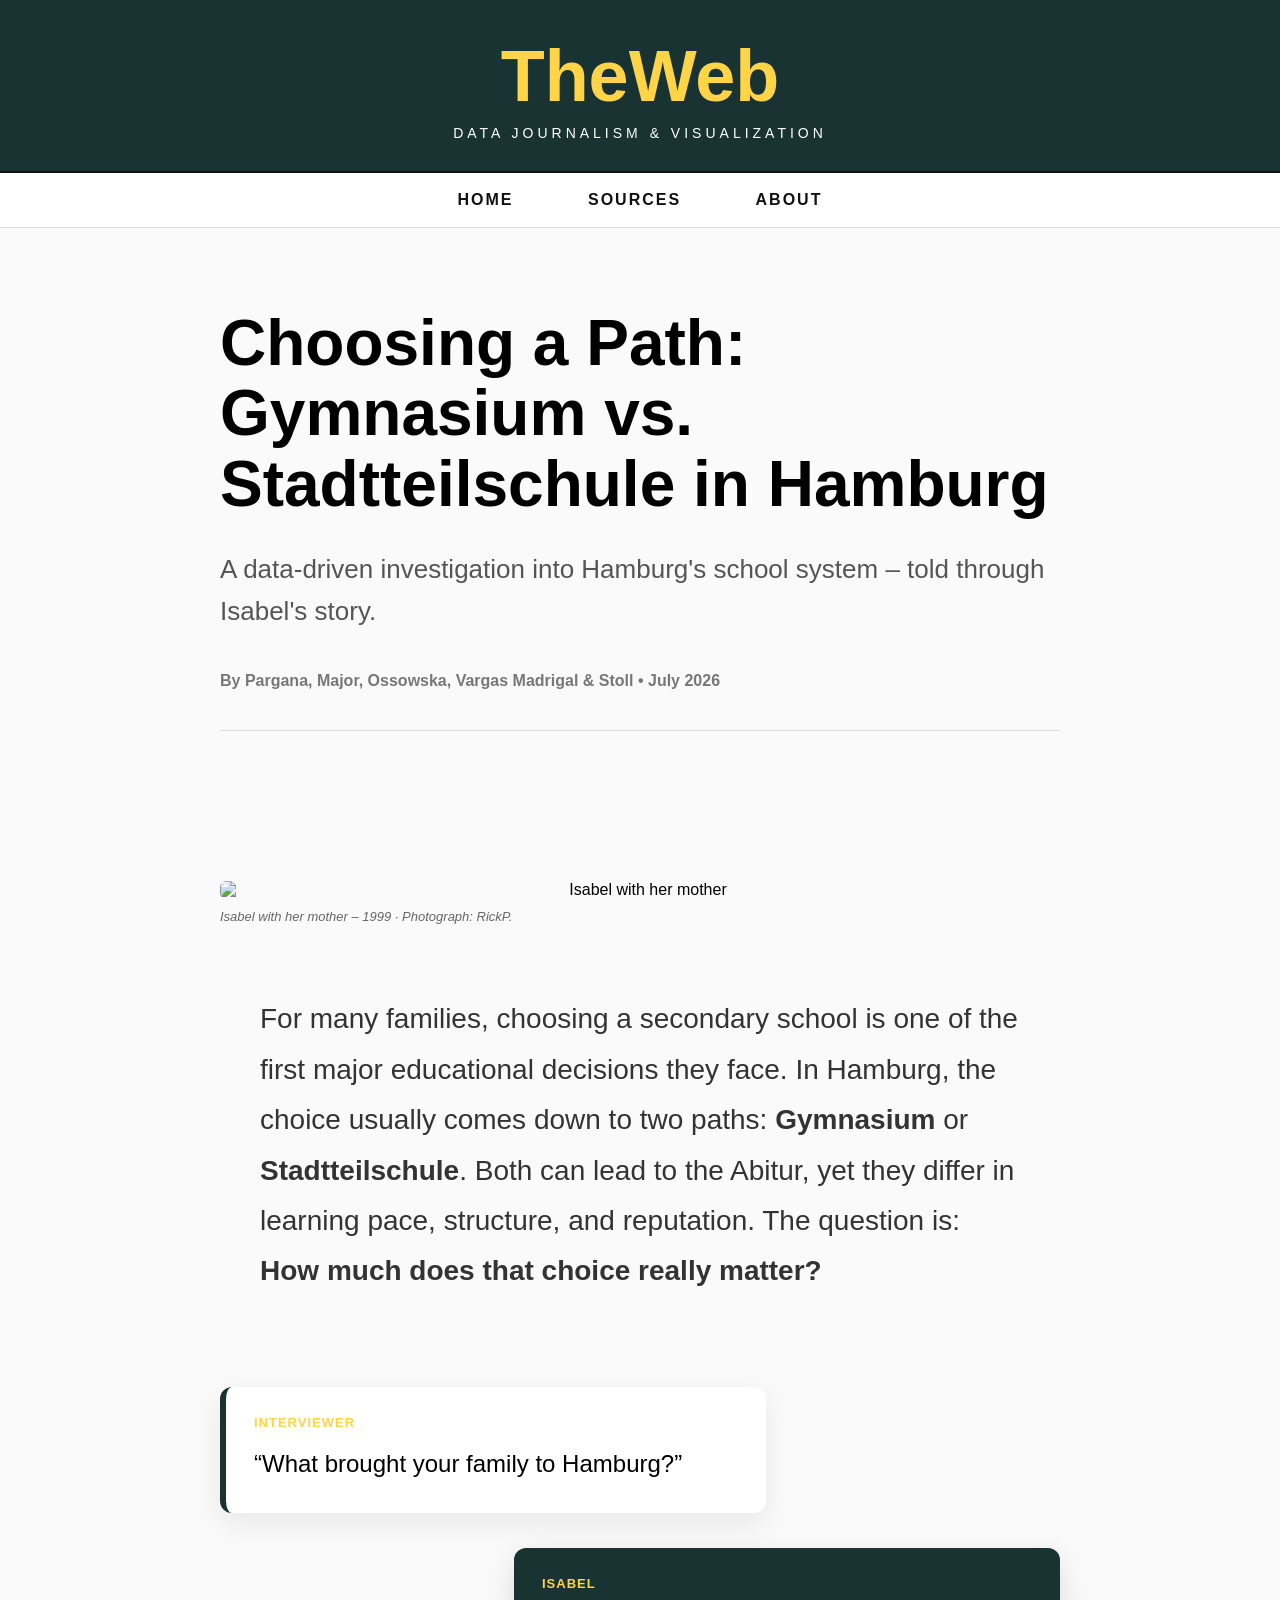
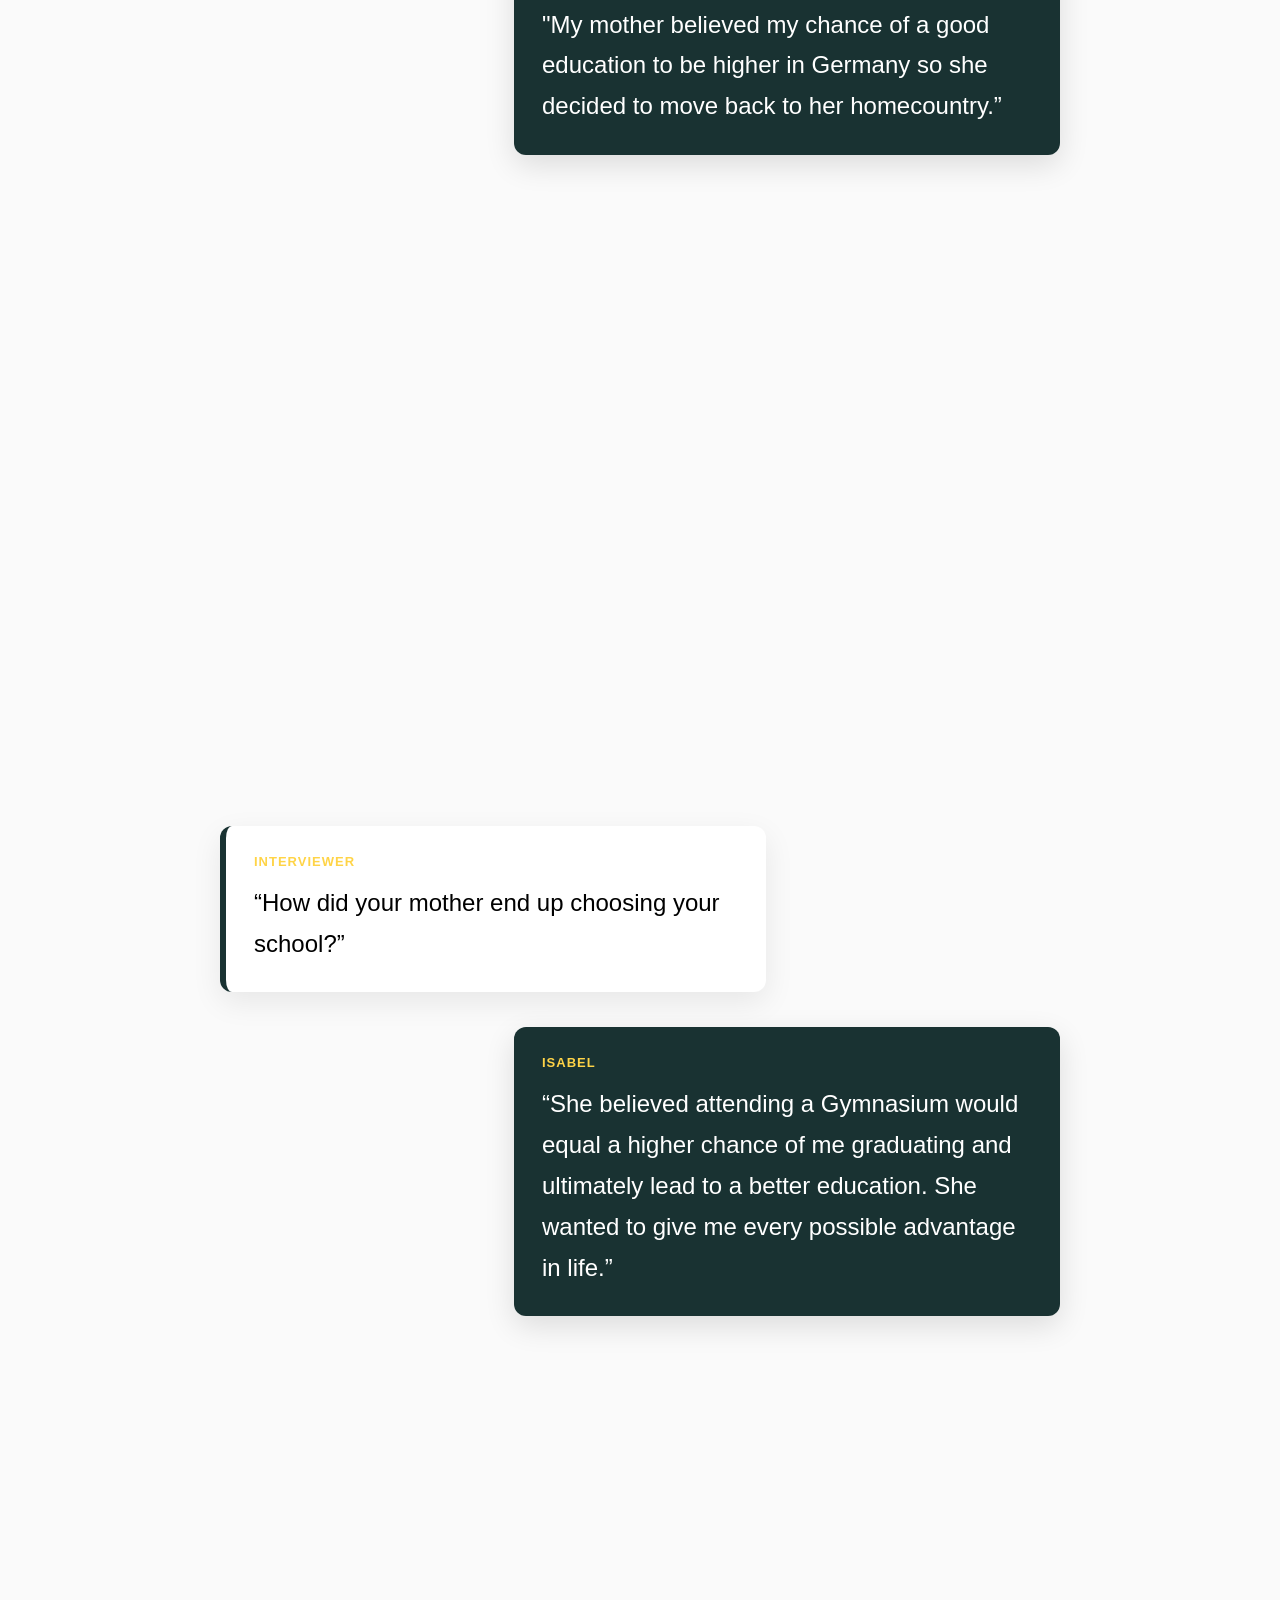
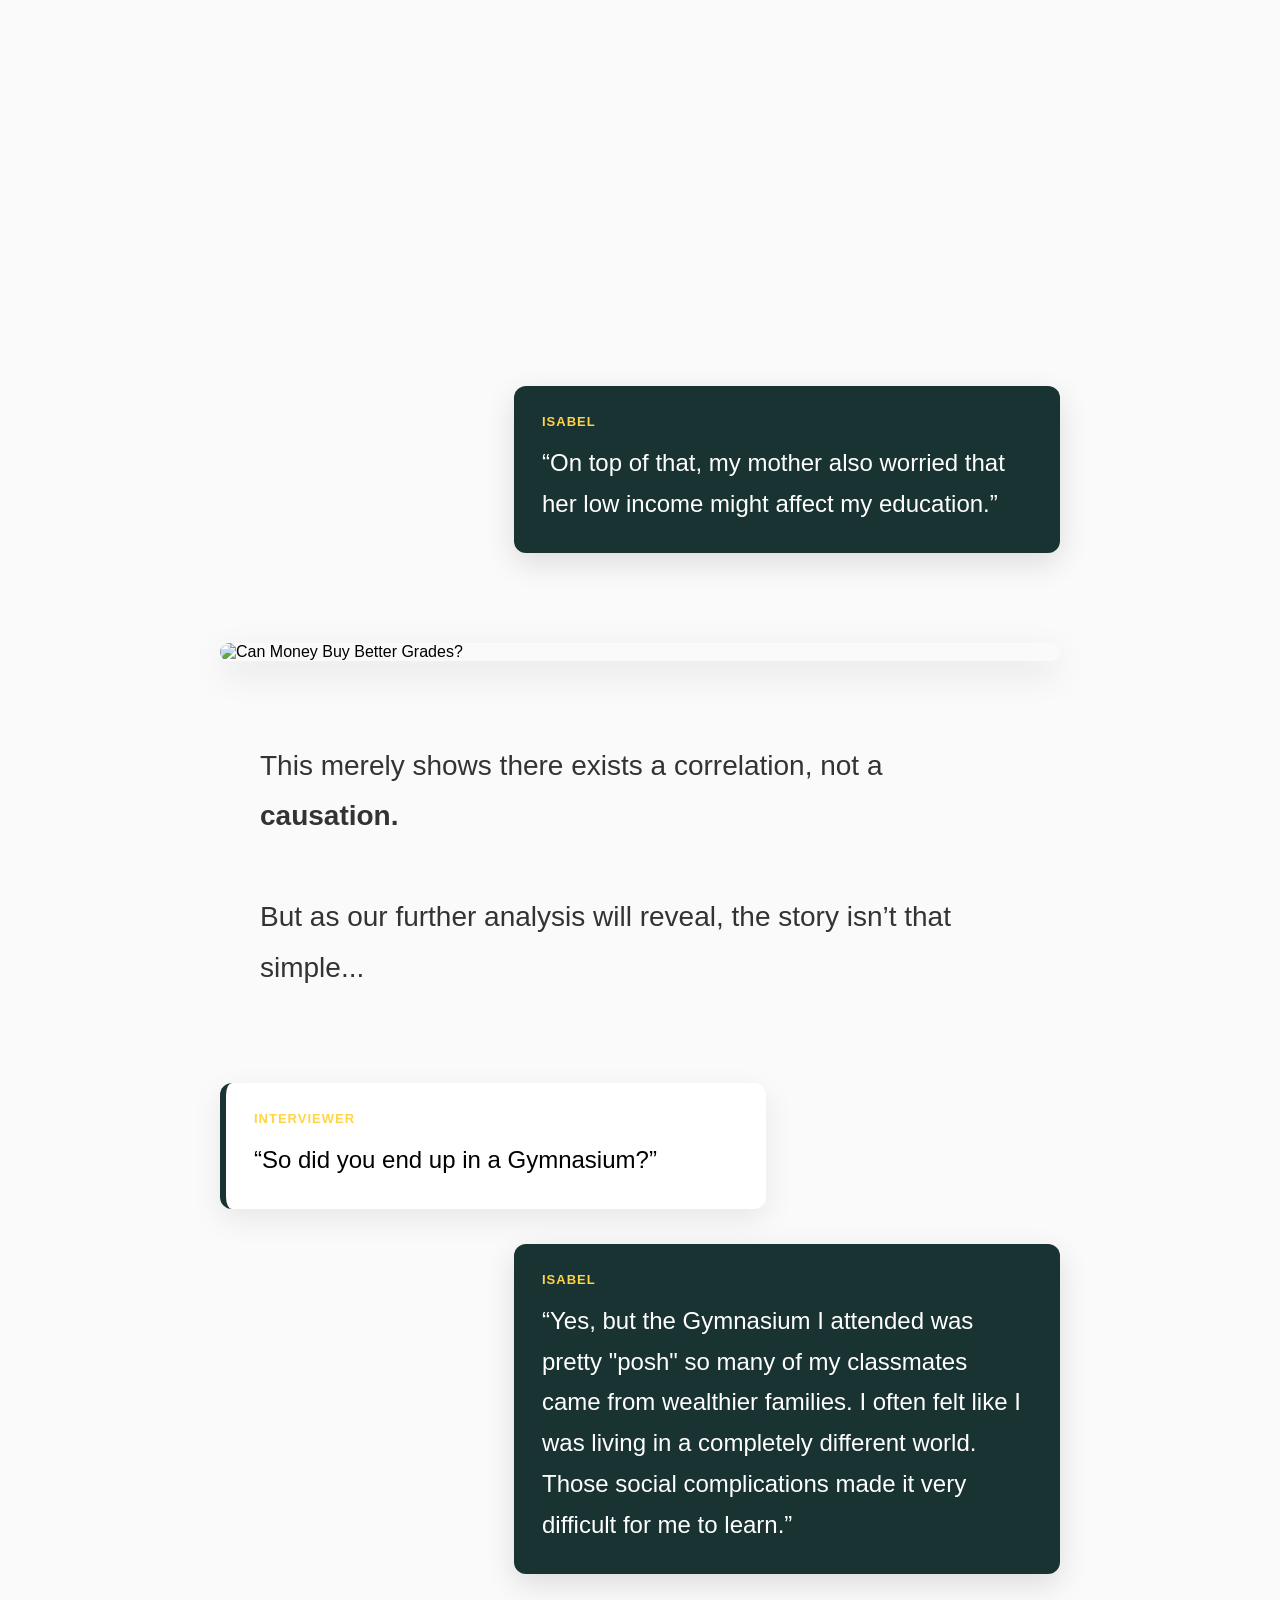
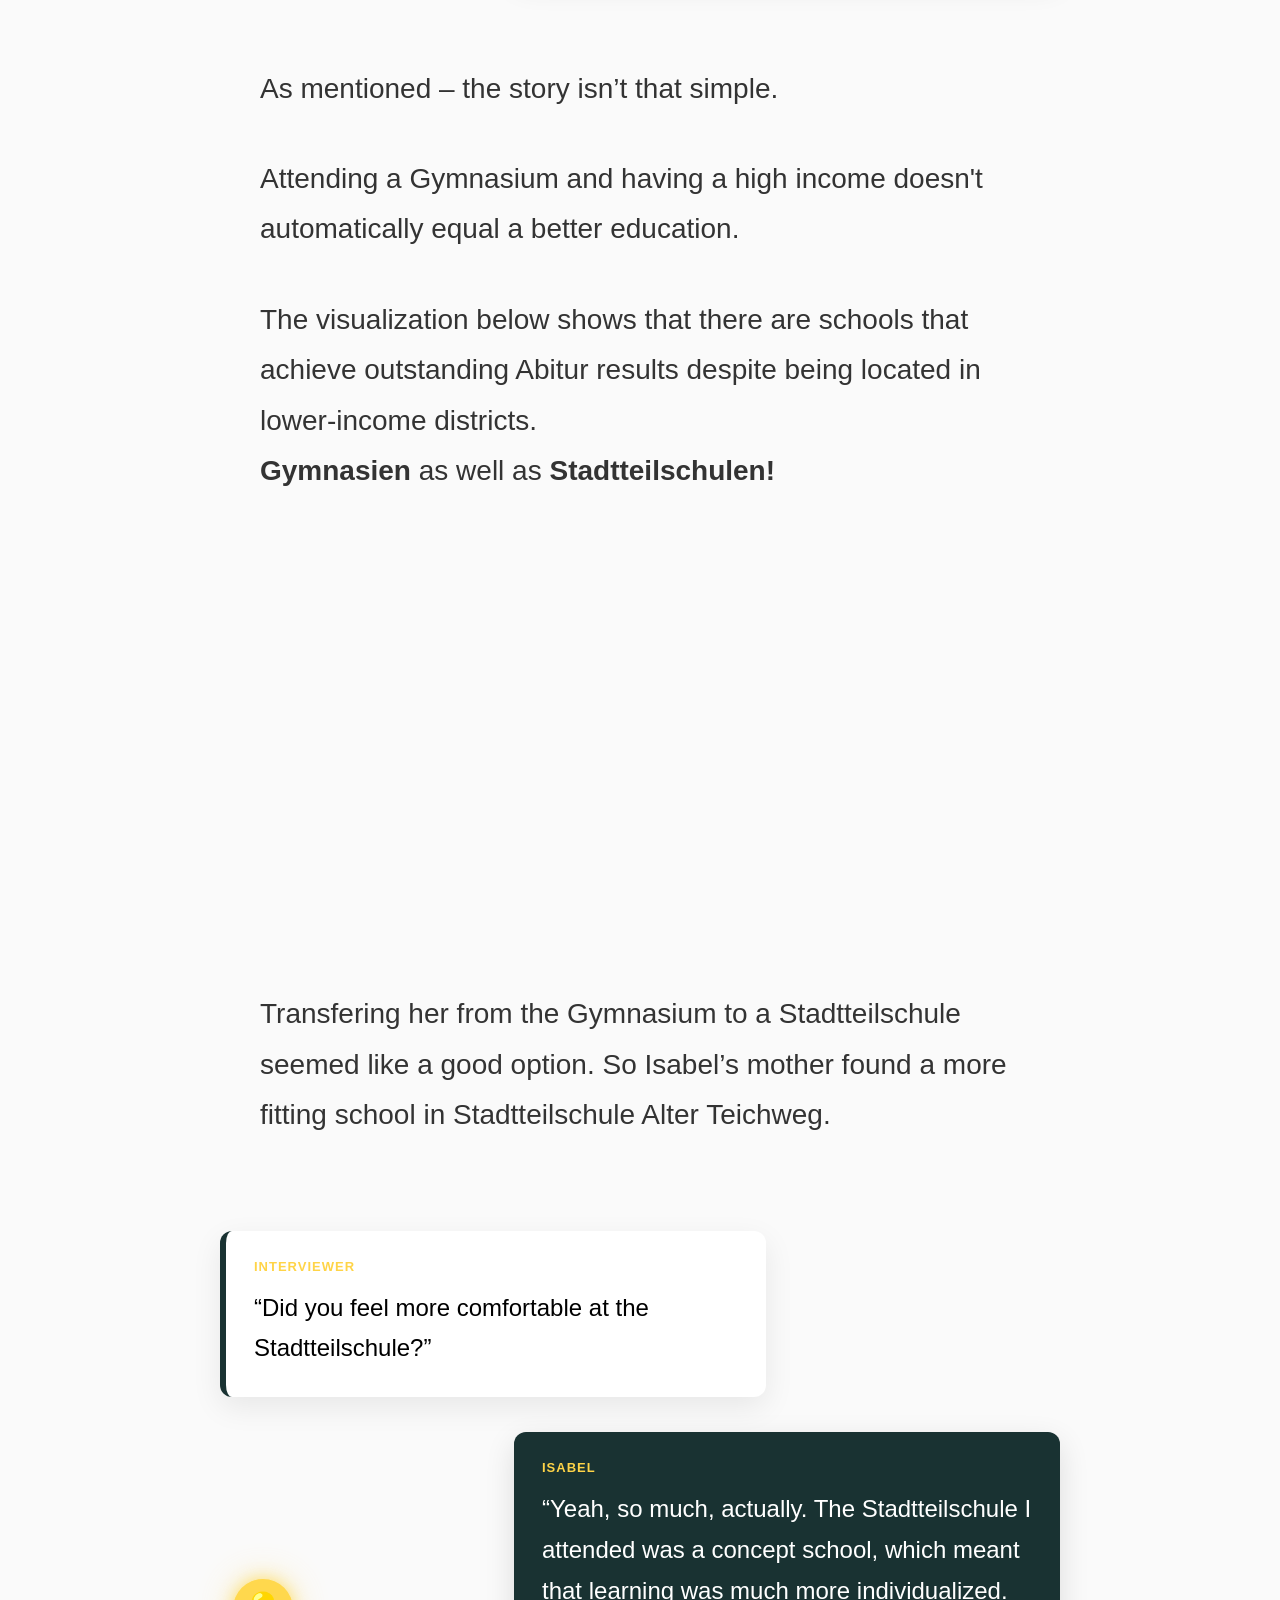
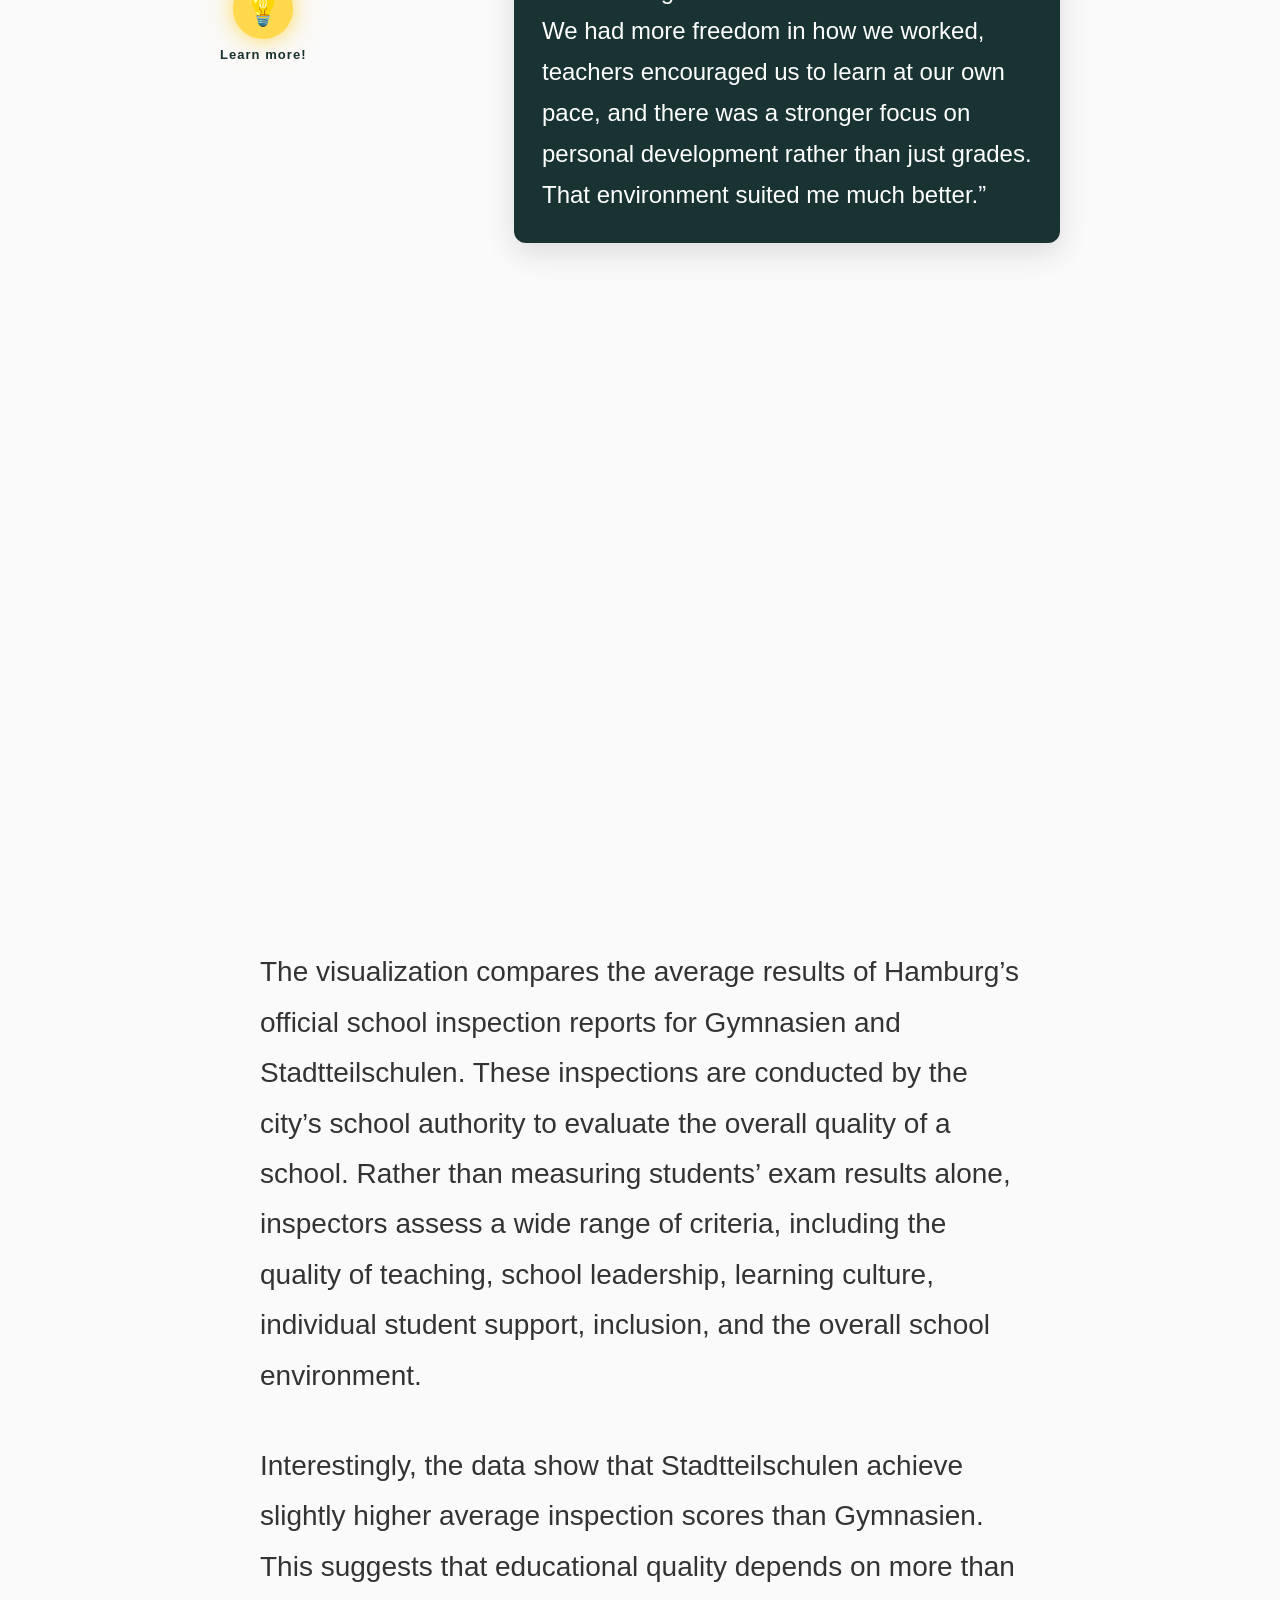
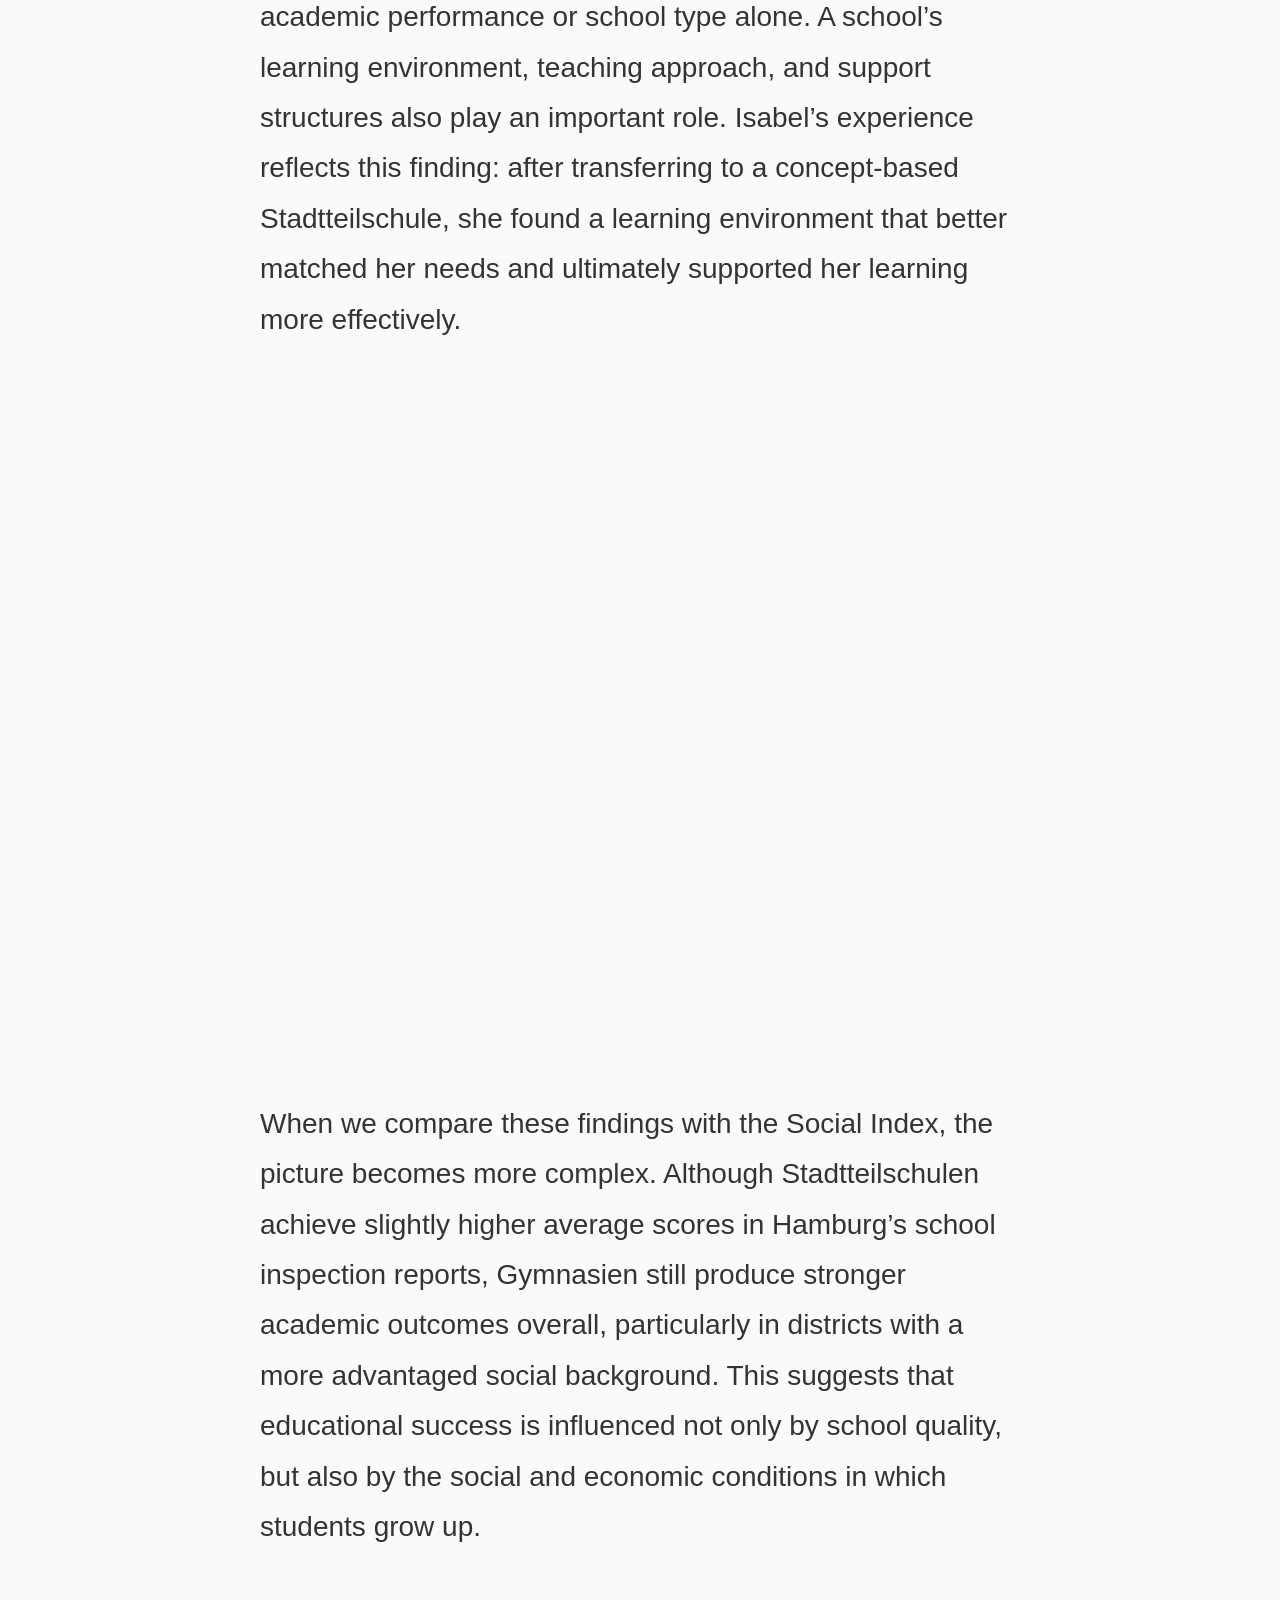
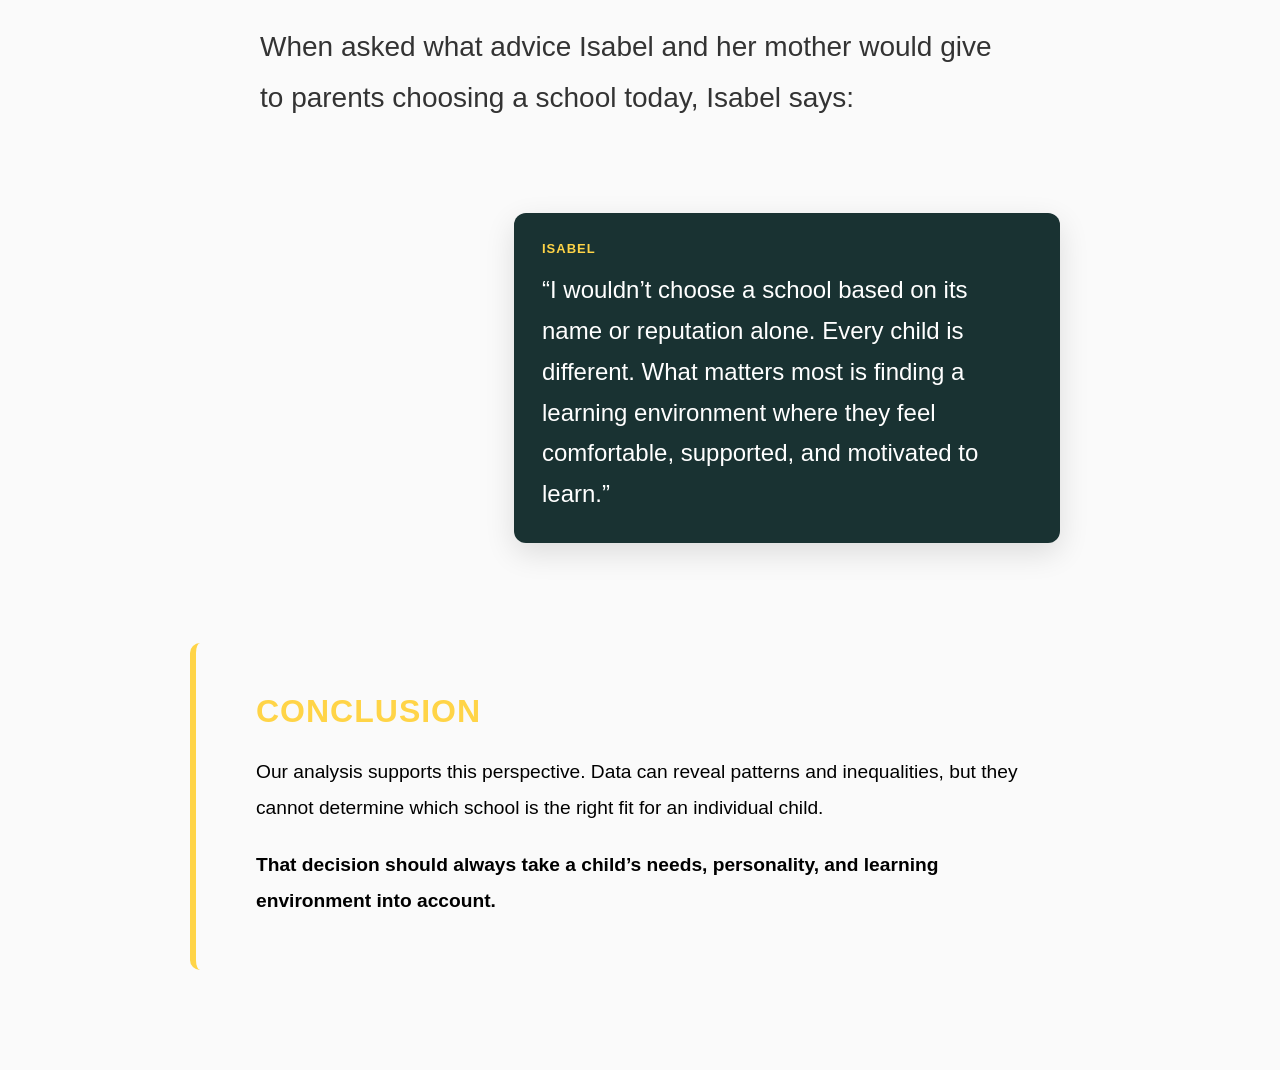
==== index.html @ 8abcc263 "Add files via upload" ====
<!DOCTYPE html>
<html lang="en">

<head>

    <meta charset="UTF-8">
    <meta name="viewport" content="width=device-width, initial-scale=1.0">

    <title>TheWeb</title>

    <link rel="stylesheet" href="style.css">

</head>

<body>



    <header>

        <div class="logo">
            TheWeb
        </div>

        <div class="tagline">
            DATA JOURNALISM & VISUALIZATION
        </div>

        <nav>
            <a href="index.html">HOME</a>
            <a href="sources.html">SOURCES</a>
            <a href="about.html">ABOUT</a>
        </nav>

    </header>

    <section class="article">

        <h1>

            Choosing a Path:

            <br>

            Gymnasium vs. Stadtteilschule in Hamburg

        </h1>

        <p class="subtitle">

            A data-driven investigation into Hamburg's school system –

            told through Isabel's story.

        </p>

        <div class="author">

            By Pargana, Major, Ossowska, Vargas Madrigal & Stoll • July 2026

        </div>

    </section>

    <section class="hero-image">

    <img src="images/A68F6613-8BCE-4E65-AE01-92145AAA2F9A.jpg"
         alt="Isabel with her mother">

    <p class="caption">
        Isabel with her mother – 1999 · Photograph: RickP.
    </p>

</section>
<section class="intro">

    <p class="lead">

        For many families, choosing a secondary school is one of the first major
        educational decisions they face.

        In Hamburg, the choice usually comes down to two paths:
        <strong>Gymnasium</strong> or <strong>Stadtteilschule</strong>.

        Both can lead to the Abitur, yet they differ in learning pace,
        structure, and reputation.

        The question is:
        <strong>How much does that choice really matter?</strong>

    </p>

</section>
<section class="conversation">

    <div class="question">

        <div class="speaker">INTERVIEWER</div>

        <p>
            “What brought your family to Hamburg?”
        </p>

    </div>

    <div class="answer">

        <div class="speaker">ISABEL</div>

        <p>
            "My mother believed my chance of a good education to be higher in Germany so she decided to move back to her homecountry.”
        </p>

    </div>

</section>
<section class="chart-section">

    <iframe
        title="Percentage of the population (25+) with post-secondary educational attainment"
        aria-label="Column Chart"
        id="datawrapper-chart-n4mA2"
        src="https://datawrapper.dwcdn.net/n4mA2/1/"
        scrolling="no"
        frameborder="0"
        style="width: 0; min-width: 100% !important; border: none;"
        height="487"
        data-external="1">
    </iframe>

</section>

<script type="text/javascript">
!function(){"use strict";window.addEventListener("message",function(e){if(void 0!==e.data["datawrapper-height"]){var t=document.querySelectorAll("iframe");for(var a in e.data["datawrapper-height"])for(var r=0;r<t.length;r++)t[r].contentWindow===e.source&&(t[r].style.height=e.data["datawrapper-height"][a]+"px")}})}();
</script>
<section class="conversation">

    <div class="question">

        <div class="speaker">INTERVIEWER</div>

        <p>
            “How did your mother end up choosing your school?”
        </p>

    </div>

    <div class="answer">

        <div class="speaker">ISABEL</div>

        <p>
            “She believed attending a Gymnasium would equal a higher chance of me graduating and ultimately
            lead to a better education. She wanted to give me every
            possible advantage in life.”
        </p>

    </div>

</section>
<section class="chart-section">

    <iframe
        title="Where Do Hamburg’s Abitur Graduates Come From?"
        aria-label="Pie Chart"
        id="datawrapper-chart-362mS"
        src="https://datawrapper.dwcdn.net/362mS/1/"
        scrolling="no"
        frameborder="0"
        style="width:0; min-width:100% !important; border:none;"
        height="486"
        data-external="1">
    </iframe>

</section>
<section class="conversation">

    <div class="answer">

        <div class="speaker">ISABEL</div>

        <p>
            “On top of that, my mother also worried that her low income might affect my education.”
        </p>

    </div>

</section>
<section class="chart-section">

    <img
        src="images/income-grades.jpg"
        alt="Can Money Buy Better Grades?"
        class="story-chart">

</section>
<section class="intro">

    <p class="lead">
        This merely shows there exists a correlation, not a <strong>causation.</strong> 
        <br><br>
        But as our further analysis will reveal, the story isn’t that simple...
    </p>

</section>
<section class="conversation">

    <div class="question">

        <div class="speaker">INTERVIEWER</div>

        <p>
            “So did you end up in a Gymnasium?”
        </p>

    </div>

    <div class="answer">

        <div class="speaker">ISABEL</div>

        <p>
            “Yes, but the Gymnasium I attended was pretty "posh" so many of my classmates came from wealthier families. 
            I often felt like I was living in a completely different world. Those social complications made it very difficult for me to learn.”
        </p>

    </div>

</section>
<section class="intro">

    <p class="lead">
        As mentioned – the story isn’t that simple.
    </p>

    <p class="lead">
        Attending a Gymnasium and having a high income doesn't automatically equal a better education.
    </p>

    <p class="lead">
        The visualization below shows that there are schools that achieve outstanding Abitur results despite being located in lower-income districts. 
        <br>
        <strong>Gymnasien</strong> as well as <strong>Stadtteilschulen!</strong>
    </p>

</section>
<section class="chart-section">

    <iframe
        title="Schools that Defy Expectations"
        aria-label="Range Plot"
        id="datawrapper-chart-8sjut"
        src="https://datawrapper.dwcdn.net/8sjut/2/"
        scrolling="no"
        frameborder="0"
        style="width:0; min-width:100% !important; border:none;"
        height="329"
        data-external="1">
    </iframe>

</section>
<section class="intro">
    <p class="lead">
        Transfering her from the Gymnasium to a Stadtteilschule seemed like a good option. So Isabel’s mother found a more fitting school in Stadtteilschule Alter Teichweg.
    </p>

</section>


</section>
<section class="conversation">

    <div class="question">

        <div class="speaker">INTERVIEWER</div>

        <p>
            “Did you feel more comfortable at the Stadtteilschule?”
        </p>

    </div>

<div class="answer-wrapper">

    <!-- Glühbirne links -->
    <a href="insight.html" class="insight-link">
        <div class="bulb-icon">💡</div>
        <span class="click-me">Learn more!</span>
    </a>

    <!-- Deine bestehende grüne Bubble -->
    <div class="answer">

        <div class="speaker">ISABEL</div>

        <p>
            “Yeah, so much, actually. The Stadtteilschule I attended was a concept school, which meant that learning was much more individualized. We had more freedom in how we worked, teachers encouraged us to learn at our own pace, and there was a stronger focus on personal development rather than just grades. That environment suited me much better.”
        </p>

    </div>

</div>

</section>
<section class="chart-section">

    <iframe
        title="Do School Inspections Align with Better Abitur Results?"
        aria-label="Scatter Plot"
        id="datawrapper-chart-EmbI6"
        src="https://datawrapper.dwcdn.net/EmbI6/1/"
        scrolling="no"
        frameborder="0"
        style="width:0; min-width:100% !important; border:none;"
        height="530"
        data-external="1">
    </iframe>

</section>
<section class="intro">

    <p class="lead">
        The visualization compares the average results of Hamburg’s official school inspection reports for Gymnasien and Stadtteilschulen. These inspections are conducted by the city’s school authority to evaluate the overall quality of a school. Rather than measuring students’ exam results alone, inspectors assess a wide range of criteria, including the quality of teaching, school leadership, learning culture, individual student support, inclusion, and the overall school environment.
    </p>

    <p class="lead">
        Interestingly, the data show that Stadtteilschulen achieve slightly higher average inspection scores than Gymnasien. This suggests that educational quality depends on more than academic performance or school type alone. A school’s learning environment, teaching approach, and support structures also play an important role. Isabel’s experience reflects this finding: after transferring to a concept-based Stadtteilschule, she found a learning environment that better matched her needs and ultimately supported her learning more effectively.
    </p>

</section>
<section class="chart-section">

    <iframe
        title="Do Schools with a Higher Social Index Graduate More Students?"
        aria-label="Scatter Plot"
        id="datawrapper-chart-nmHoY"
        src="https://datawrapper.dwcdn.net/nmHoY/2/"
        scrolling="no"
        frameborder="0"
        style="width:0; min-width:100% !important; border:none;"
        height="590"
        data-external="1">
    </iframe>

</section>
<section class="intro">

    <p class="lead">
        When we compare these findings with the Social Index, the picture becomes more complex. Although Stadtteilschulen achieve slightly higher average scores in Hamburg’s school inspection reports, Gymnasien still produce stronger academic outcomes overall, particularly in districts with a more advantaged social background. This suggests that educational success is influenced not only by school quality, but also by the social and economic conditions in which students grow up.
    </p>

</section>
<section class="intro">

    <p class="lead">
        When asked what advice Isabel and her mother would give to parents choosing a school today, Isabel says:
    </p>

</section>
<section class="conversation">

    <div class="answer">

        <div class="speaker">ISABEL</div>

        <p>
            “I wouldn’t choose a school based on its name or reputation alone. Every child is different. What matters most is finding a learning environment where they feel comfortable, supported, and motivated to learn.”
        </p>

    </div>

</section>
<section class="conclusion">

    <h2>Conclusion</h2>

    <p>
        Our analysis supports this perspective. Data can reveal patterns and inequalities, but they cannot determine which school is the right fit for an individual child.
    </p>

    <p>
        That decision should always take a child’s needs, personality, and learning environment into account.
    </p>

</section>
</body>

</html>
---- style.css ----
*{
    margin:0;
    padding:0;
    box-sizing:border-box;
}

body{

    background:#fafafa;

    font-family:Arial, Helvetica, sans-serif;

}

header{

    background:#193232;

}

.logo{

    text-align:center;

    color:#FFD447;

    font-size:72px;

    font-weight:bold;

    padding-top:35px;

}

.tagline{

    color:white;

    text-align:center;

    letter-spacing:4px;

    font-size:14px;

    margin-top:8px;

    padding-bottom:30px;

}

nav{

    background:white;

    text-align:center;

    padding:18px;

    border-top:2px solid #111;

    border-bottom:1px solid #ddd;

}

nav a{

    color:#111;

    text-decoration:none;

    margin:0 35px;

    font-weight:bold;

    letter-spacing:2px;

}

nav a:hover{

    color:#193232;

}
.article{

    max-width:900px;

    margin:0 auto;

    padding:80px 30px;

}

.category{

    color:#777;

    font-size:14px;

    letter-spacing:2px;

    text-transform:uppercase;

    margin-bottom:30px;

}

.article h1{

    font-size:64px;

    line-height:1.1;

    margin-bottom:30px;

    font-weight:700;

}

.subtitle{

    font-size:26px;

    color:#555;

    line-height:1.6;

    margin-bottom:40px;

}

.author{

    color:#777;

    font-size:16px;

    font-weight:600;

    border-bottom:1px solid #ddd;

    padding-bottom:40px;

}
.hero-image {
    max-width: 900px;
    margin: 70px auto 30px;
    padding: 0 30px;
    text-align: center;
}

.hero-image img {
    width: 100%;
    max-width: 900px;
    display: block;
    margin: 0 auto;
    border-radius: 6px;
}

.caption {
    margin-top: 10px;
    font-size: 13px;
    color: #666;
    font-style: italic;
    text-align: left;
}
.intro{

    max-width:900px;

    margin:70px auto;

    padding:0 30px;

}

.lead{

    max-width:760px;

    margin:0 auto 40px;

    font-size:28px;

    line-height:1.8;

    color:#333;

}
.conversation{

    max-width:900px;

    margin:90px auto;

    padding:0 30px;

}

.question{

    width:65%;

    background:#ffffff;

    border-left:6px solid #193232;

    padding:28px;

    border-radius:12px;

    box-shadow:0 10px 30px rgba(0,0,0,.08);

}

.answer{

    width:65%;

    margin-left:auto;

    margin-top:35px;

    background:#193232;

    color:white;

    padding:28px;

    border-radius:12px;

    box-shadow:0 10px 30px rgba(0,0,0,.12);

}

.speaker{

    display:block;

    color:#FFD447;

    font-size:13px;

    font-weight:700;

    letter-spacing:1px;

    margin-bottom:14px;

}

.question p,
.answer p{

    margin:0;

    font-size:24px;

    line-height:1.7;

}
.chart-section{

    max-width:900px;

    margin:80px auto;

    padding:0 30px;

}
.story-chart{

    width:100%;

    display:block;

    border-radius:10px;

    box-shadow:0 12px 35px rgba(0,0,0,.10);

}
.conclusion {
    max-width: 900px;
    margin: 100px auto;
    padding: 50px 60px;
    background: rgba(255, 255, 255, 0.04);
    border-left: 6px solid #FFD447;
    border-radius: 10px;
}

.conclusion h2 {
    margin-top: 0;
    margin-bottom: 24px;
    color: #FFD447;
    font-size: 2rem;
    text-transform: uppercase;
    letter-spacing: 1px;
}

.conclusion p {
    font-size: 1.2rem;
    line-height: 1.9;
    margin-bottom: 20px;
}

.conclusion p:last-child {
    margin-bottom: 0;
    font-weight: 600;
}

.answer-wrapper{
    display:flex;
    align-items:center;
    gap:25px;
}
.insight-link{
    display:flex;
    flex-direction:column;
    align-items:center;
    text-decoration:none;
    flex-shrink:0;
}

.bulb-icon{
    width:60px;
    height:60px;

    border-radius:50%;
    background:#FFD84D;

    display:flex;
    justify-content:center;
    align-items:center;

    font-size:32px;

    box-shadow:
        0 0 15px rgba(255,216,77,.7),
        0 0 35px rgba(255,216,77,.45);

    transition:.3s;
}

.click-me{
    margin-top:8px;
    font-size:13px;
    font-weight:600;
    color:#17312F;
    letter-spacing:.08em;
}

.insight-link:hover .bulb-icon{
    transform:scale(1.1);
}
/* ---------- Insight Page ---------- */

.insight-section{
    max-width:1200px;
    margin:100px auto;
    padding:0 60px;

    display:flex;
    align-items:flex-start;
    gap:60px;
}

.insight-image{
    flex:1;
}

.insight-image img{
    width:100%;
    border-radius:18px;
    display:block;

    box-shadow:0 10px 30px rgba(0,0,0,.15);
}

.insight-text{
    flex:1.2;
}

.insight-text h1{
    font-size:2.2rem;
    margin-bottom:30px;
    color:#183433;
}

.insight-text p{
    font-size:1.1rem;
    line-height:1.9;
    color:#333;
    margin-bottom:24px;
}

.back-button{
    display:inline-block;
    margin-top:25px;

    padding:12px 22px;

    background:#183433;
    color:white;
    text-decoration:none;

    border-radius:30px;

    transition:.3s;
}

.back-button:hover{
    background:#FFD84D;
    color:#183433;
}

.sources-text {
    max-width: 800px;
    margin: 0 auto;
}

.sources-text h1 {
    text-align: 20px;
}

.sources-text ul {
    margin-top: 25px;
    padding-left: 20px;
}

.sources-text ul li {
    margin-bottom: 18px;
}

.impressum-text {
    max-width: 800px;
    margin: 0 auto;
}

.impressum-text h1 {
    text-align: center;
    margin-bottom: 40px;
}

.impressum-text h2 {
    margin-top: 35px;
    margin-bottom: 12px;
}

.impressum-text p {
    line-height: 1.6;
}

.impressum-text ul {
    padding-left: 25px;
    margin-top: 10px;
}

.impressum-text ul li {
    margin-bottom: 8px;
}

.impressum-text .copyright {
    margin-top: 40px;
    font-size: 0.95em;
}
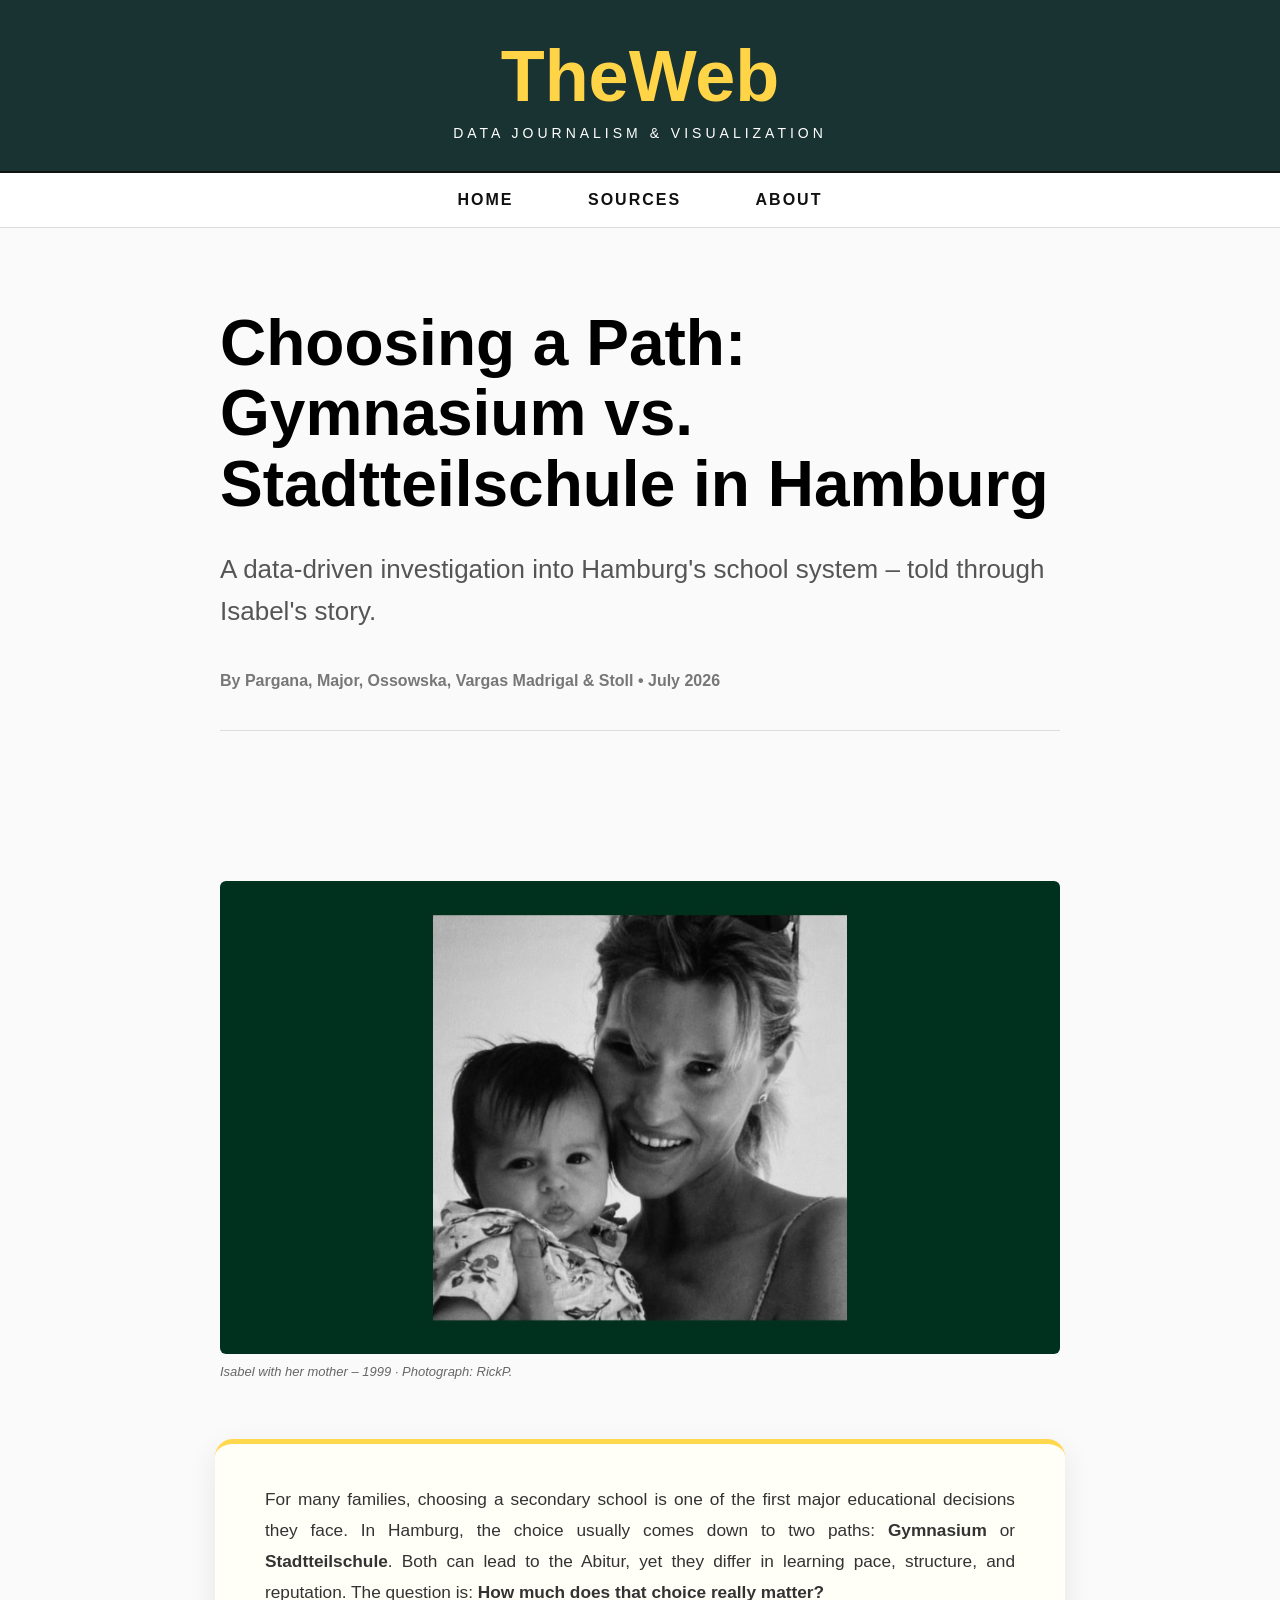
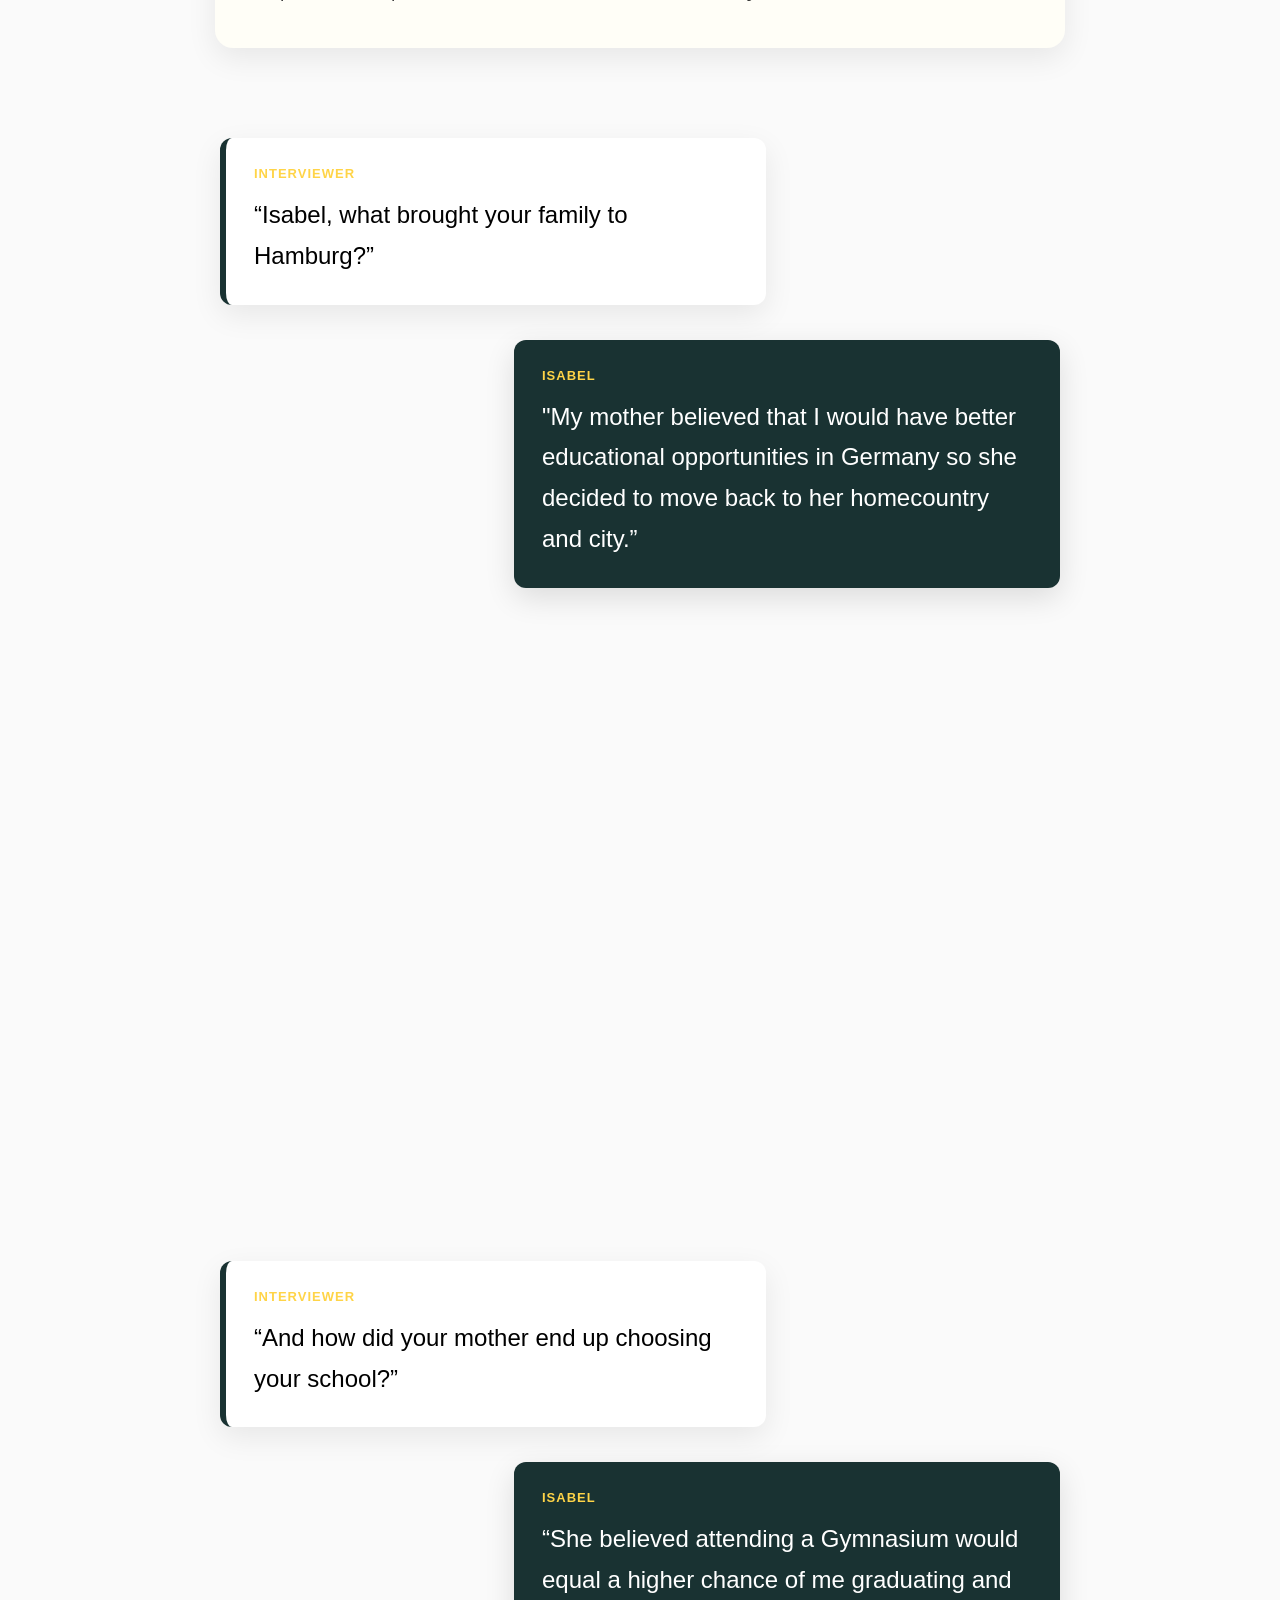
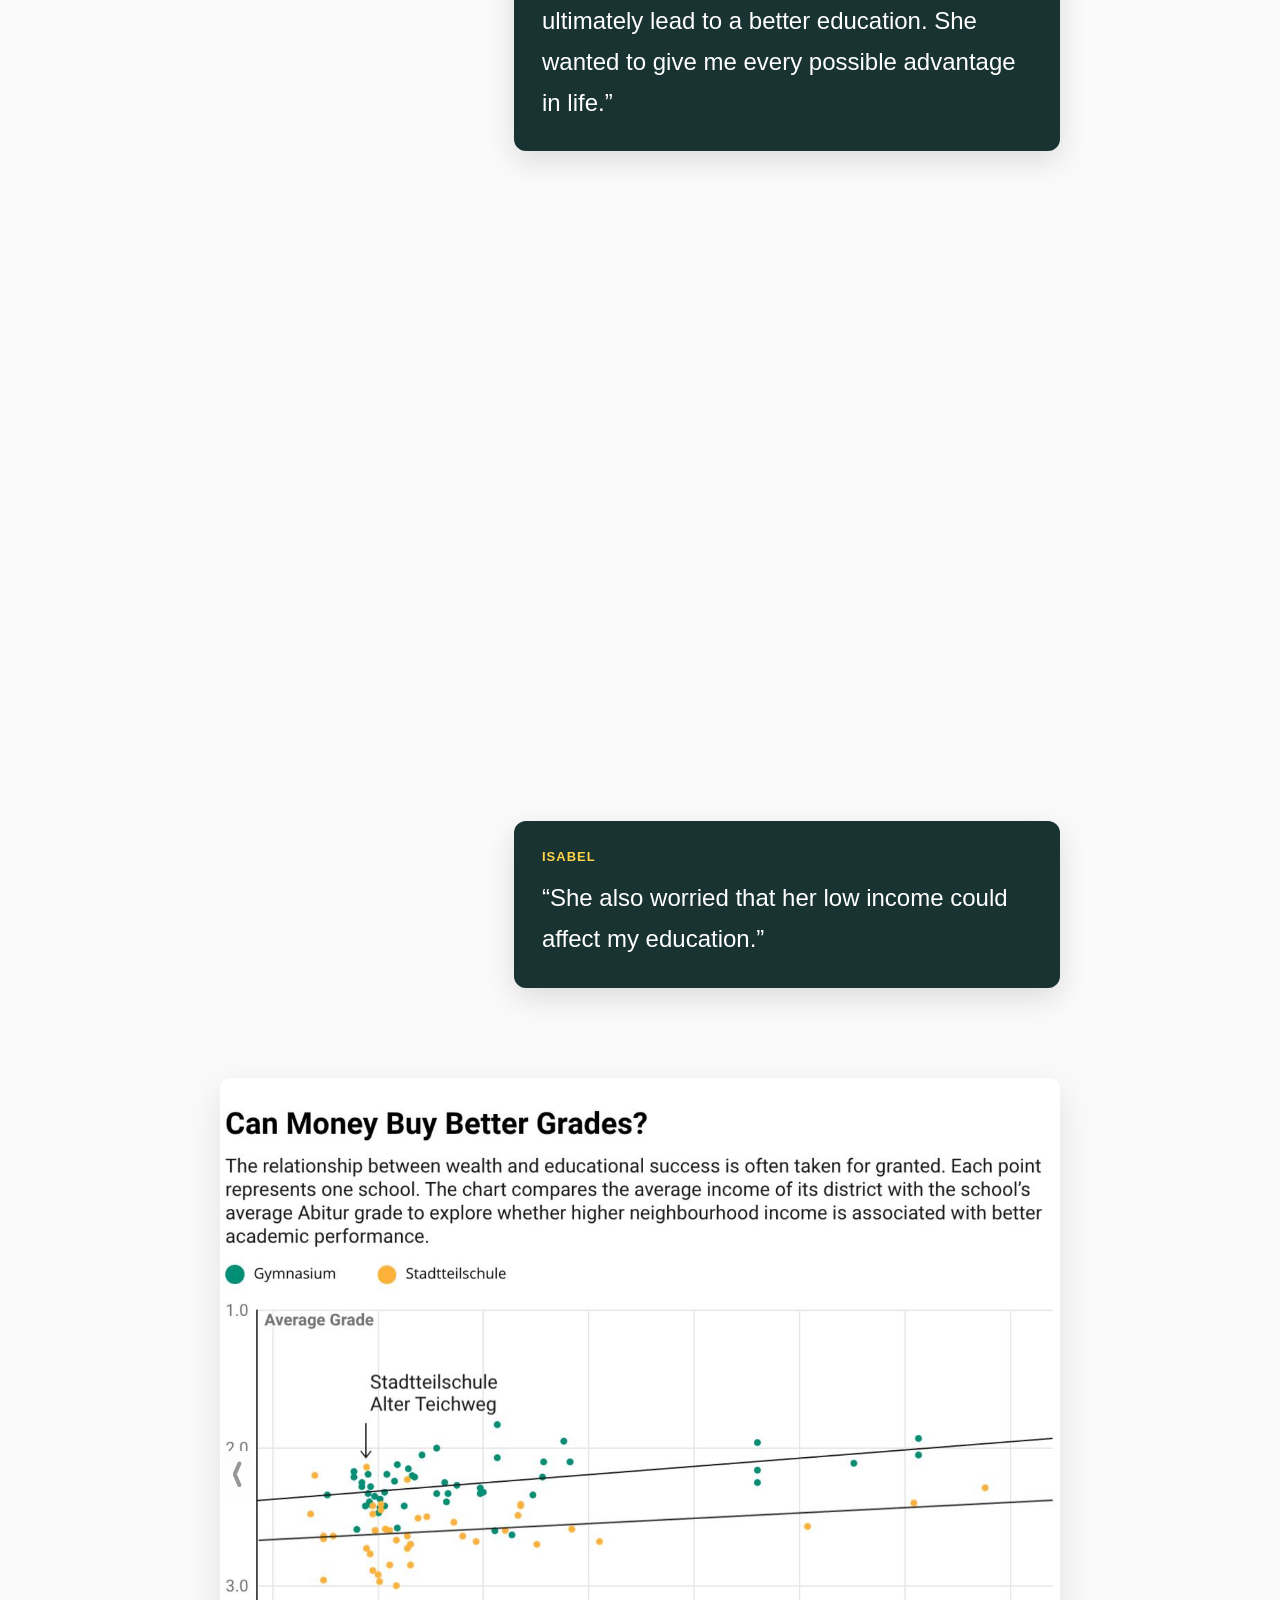
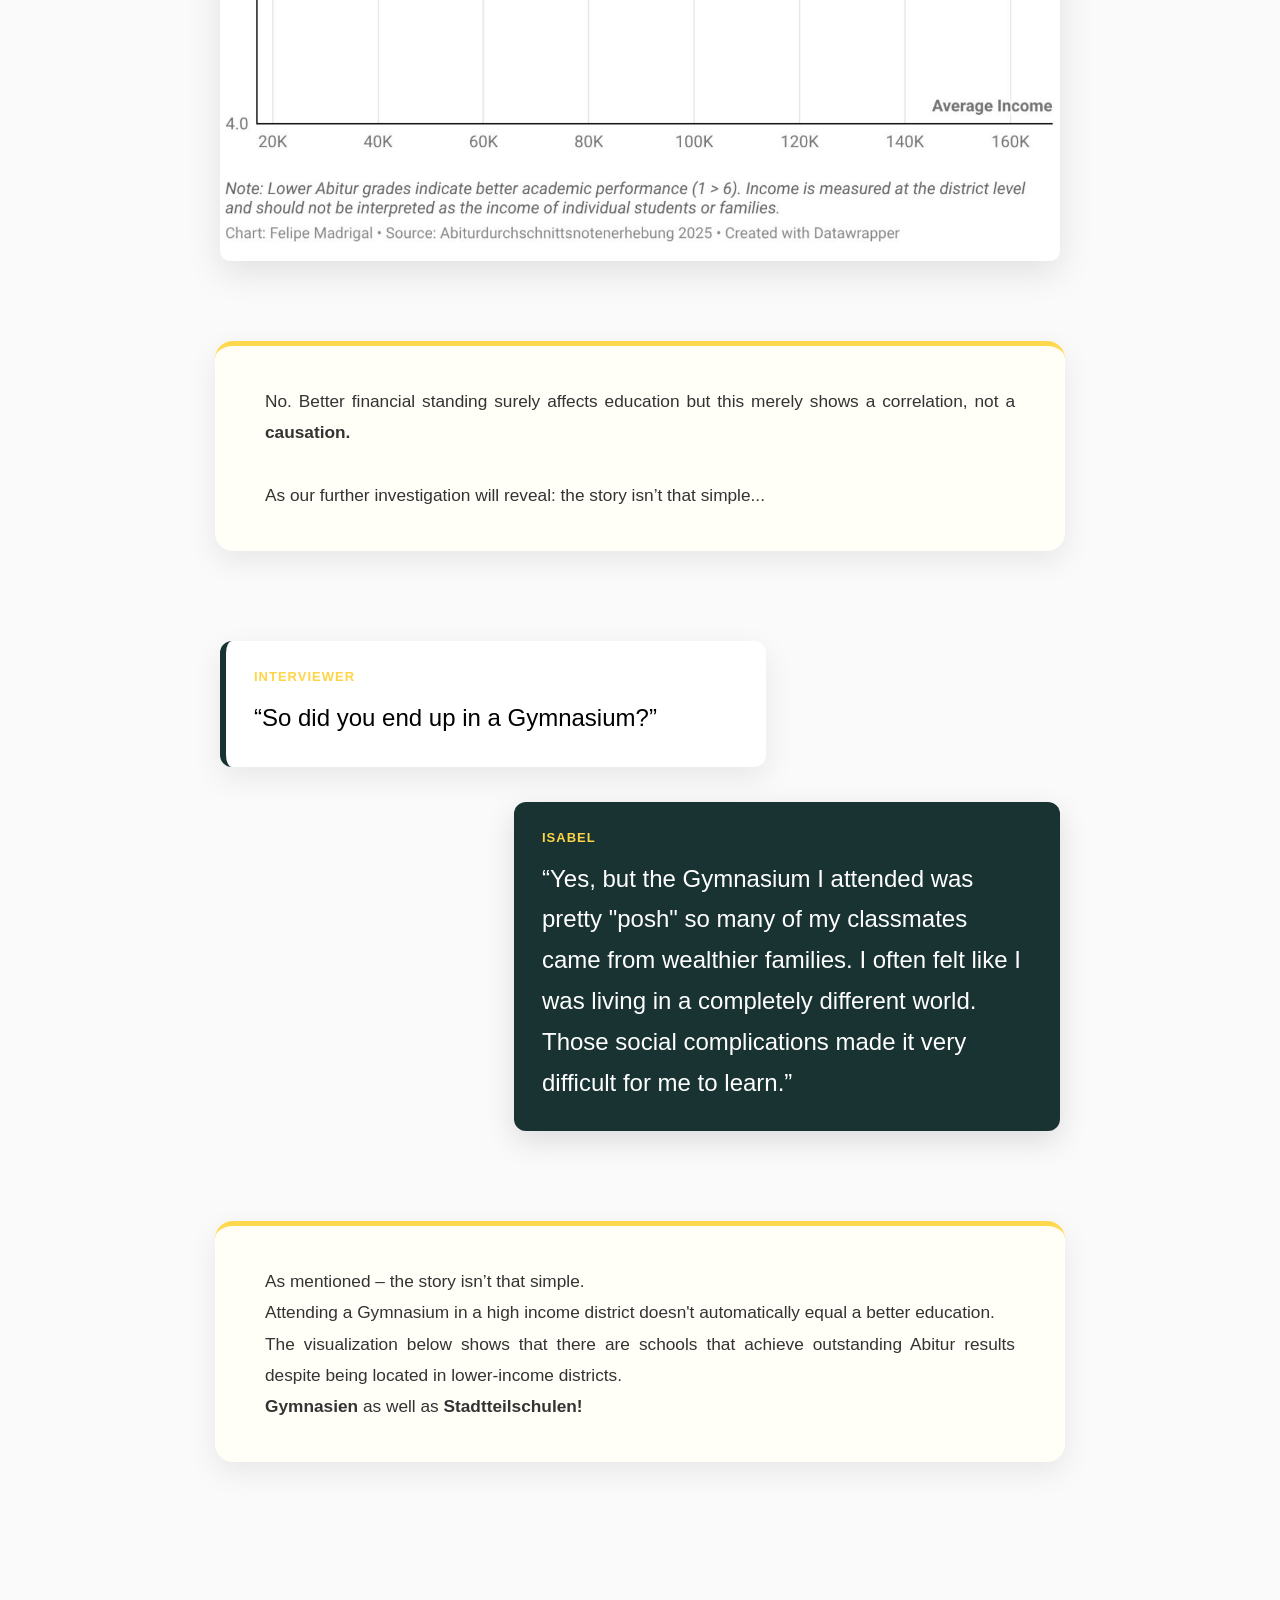
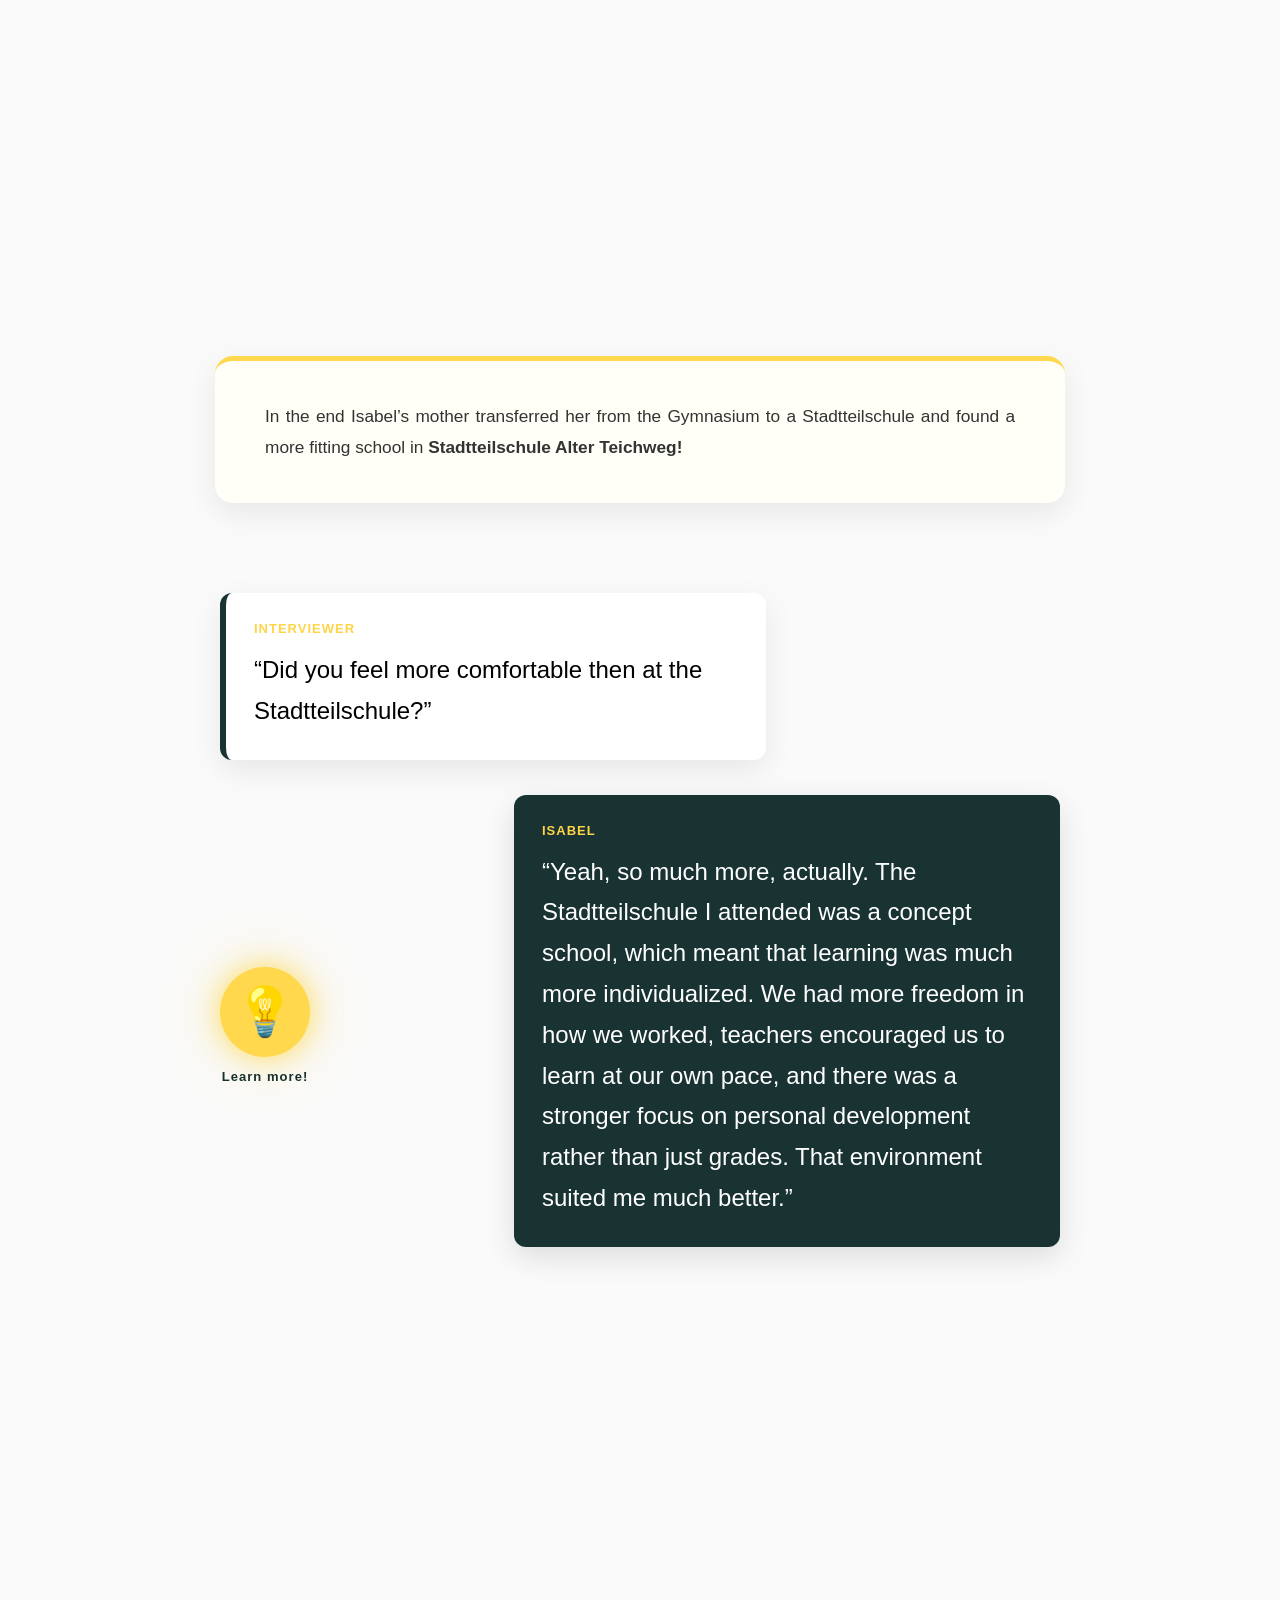
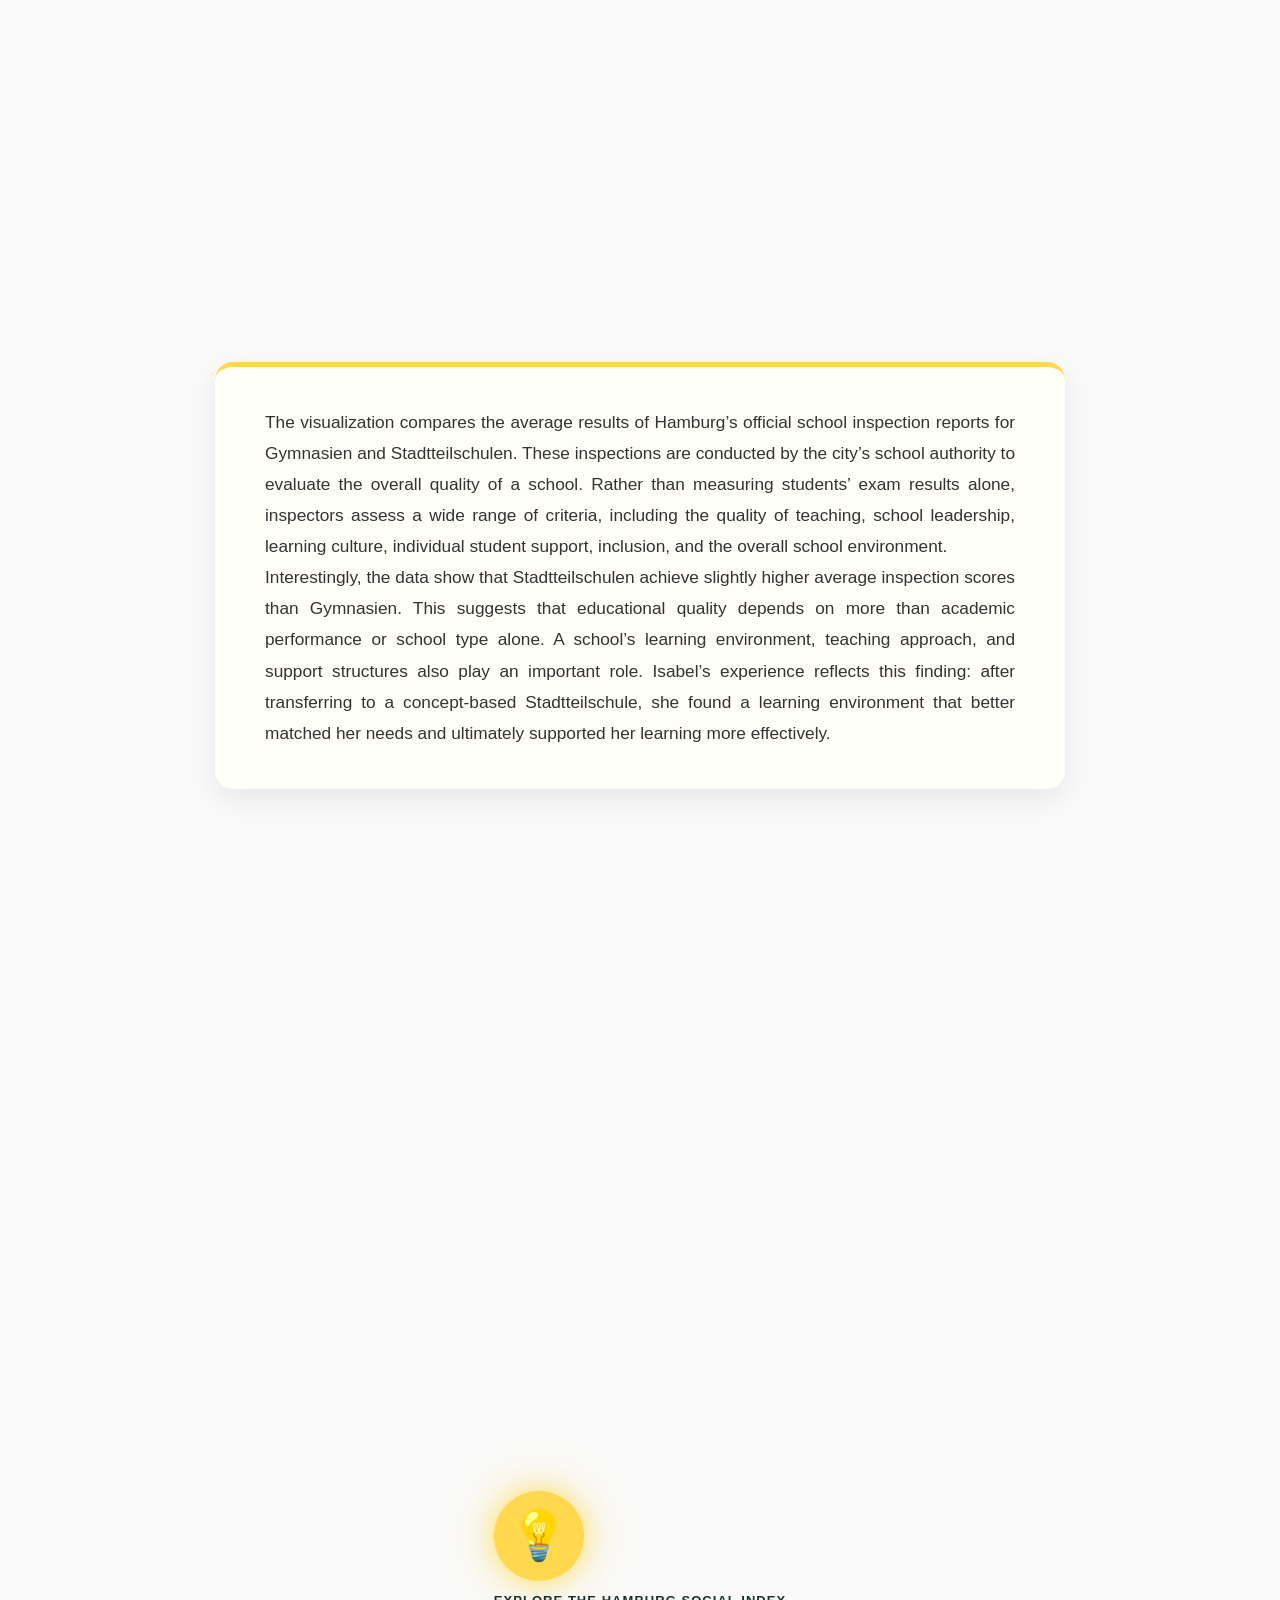
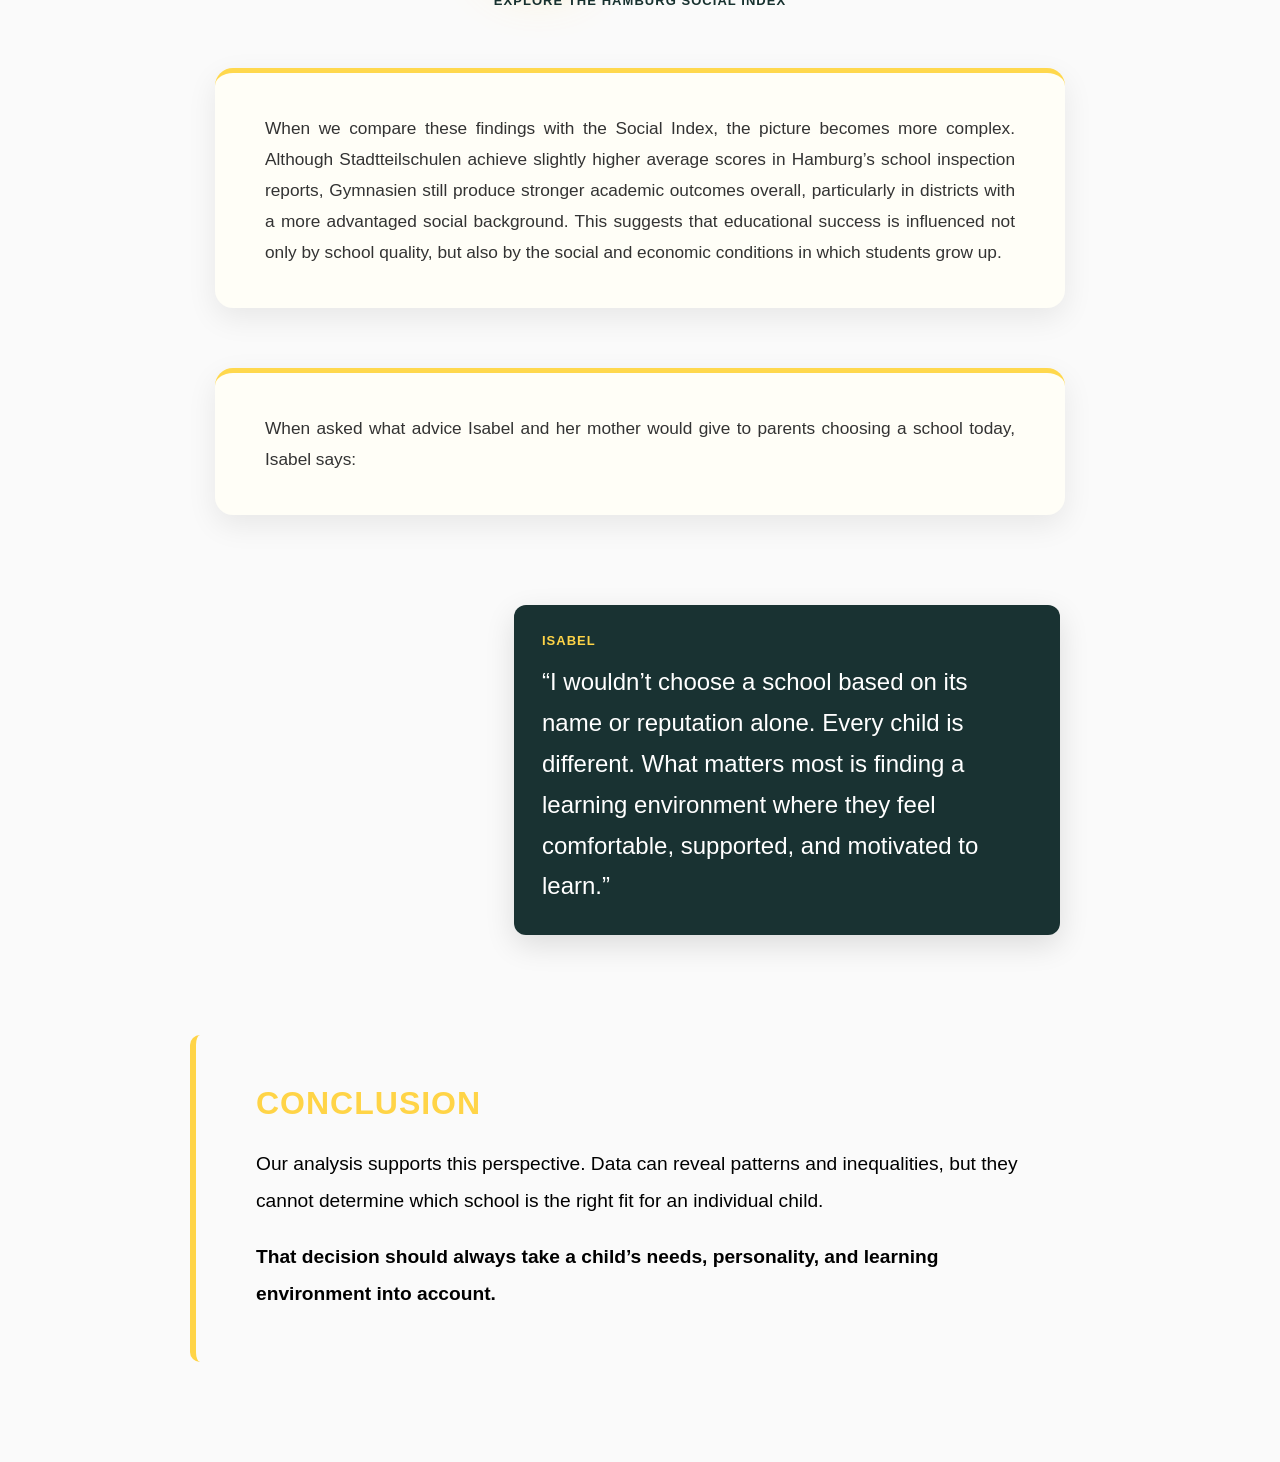
==== commit bafdda81: "Add files via upload" ====
--- a/index.html
+++ b/index.html
@@ -98,35 +98,25 @@
         <div class="speaker">INTERVIEWER</div>
 
         <p>
-            “What brought your family to Hamburg?”
-        </p>
-
-    </div>
-
-    <div class="answer">
-
-        <div class="speaker">ISABEL</div>
-
-        <p>
-            "My mother believed my chance of a good education to be higher in Germany so she decided to move back to her homecountry.”
-        </p>
-
-    </div>
-
-</section>
-<section class="chart-section">
-
-    <iframe
-        title="Percentage of the population (25+) with post-secondary educational attainment"
-        aria-label="Column Chart"
-        id="datawrapper-chart-n4mA2"
-        src="https://datawrapper.dwcdn.net/n4mA2/1/"
-        scrolling="no"
-        frameborder="0"
-        style="width: 0; min-width: 100% !important; border: none;"
-        height="487"
-        data-external="1">
-    </iframe>
+            “Isabel, what brought your family to Hamburg?”
+        </p>
+
+    </div>
+
+    <div class="answer">
+
+        <div class="speaker">ISABEL</div>
+
+        <p>
+            "My mother believed that I would have better educational opportunities in Germany so she decided to move back to her homecountry and city.”
+        </p>
+
+    </div>
+
+</section>
+<section class="chart-section">
+
+<iframe title="Percentage of the population (25+) with post-secondary educational attainment" aria-label="Column Chart" id="datawrapper-chart-n4mA2" src="https://datawrapper.dwcdn.net/n4mA2/2/" scrolling="no" frameborder="0" style="width: 0; min-width: 100% !important; border: none;" height="489" data-external="1"></iframe><script type="text/javascript">(function(){function e(){window.addEventListener(message,function(e){if(e.data[datawrapper-height]!==void 0){var t=document.querySelectorAll(iframe);for(var n in e.data[datawrapper-height])for(var r=0,i;i=t[r];r++)if(i.contentWindow===e.source){var a=e.data[datawrapper-height][n]+px;i.style.height=a}}})}e()})();</script>
 
 </section>
 
@@ -140,7 +130,7 @@
         <div class="speaker">INTERVIEWER</div>
 
         <p>
-            “How did your mother end up choosing your school?”
+            “And how did your mother end up choosing your school?”
         </p>
 
     </div>
@@ -160,27 +150,17 @@
 </section>
 <section class="chart-section">
 
-    <iframe
-        title="Where Do Hamburg’s Abitur Graduates Come From?"
-        aria-label="Pie Chart"
-        id="datawrapper-chart-362mS"
-        src="https://datawrapper.dwcdn.net/362mS/1/"
-        scrolling="no"
-        frameborder="0"
-        style="width:0; min-width:100% !important; border:none;"
-        height="486"
-        data-external="1">
-    </iframe>
-
-</section>
-<section class="conversation">
-
-    <div class="answer">
-
-        <div class="speaker">ISABEL</div>
-
-        <p>
-            “On top of that, my mother also worried that her low income might affect my education.”
+<iframe title="Hamburg’s Abitur Graduates by School Type" aria-label="Pie Chart" id="datawrapper-chart-362mS" src="https://datawrapper.dwcdn.net/362mS/4/" scrolling="no" frameborder="0" style="width: 0; min-width: 100% !important; border: none;" height="486" data-external="1"></iframe><script type="text/javascript">(function(){function e(){window.addEventListener(message,function(e){if(e.data[datawrapper-height]!==void 0){var t=document.querySelectorAll(iframe);for(var n in e.data[datawrapper-height])for(var r=0,i;i=t[r];r++)if(i.contentWindow===e.source){var a=e.data[datawrapper-height][n]+px;i.style.height=a}}})}e()})();</script>
+
+</section>
+<section class="conversation">
+
+    <div class="answer">
+
+        <div class="speaker">ISABEL</div>
+
+        <p>
+            “She also worried that her low income could affect my education.”
         </p>
 
     </div>
@@ -197,9 +177,9 @@
 <section class="intro">
 
     <p class="lead">
-        This merely shows there exists a correlation, not a <strong>causation.</strong> 
+        No. Better financial standing surely affects education but this merely shows a correlation, not a <strong>causation.</strong> 
         <br><br>
-        But as our further analysis will reveal, the story isn’t that simple...
+        As our further investigation will reveal: the story isn’t that simple...
     </p>
 
 </section>
@@ -234,7 +214,7 @@
     </p>
 
     <p class="lead">
-        Attending a Gymnasium and having a high income doesn't automatically equal a better education.
+        Attending a Gymnasium in a high income district doesn't automatically equal a better education.
     </p>
 
     <p class="lead">
@@ -246,22 +226,12 @@
 </section>
 <section class="chart-section">
 
-    <iframe
-        title="Schools that Defy Expectations"
-        aria-label="Range Plot"
-        id="datawrapper-chart-8sjut"
-        src="https://datawrapper.dwcdn.net/8sjut/2/"
-        scrolling="no"
-        frameborder="0"
-        style="width:0; min-width:100% !important; border:none;"
-        height="329"
-        data-external="1">
-    </iframe>
-
-</section>
-<section class="intro">
-    <p class="lead">
-        Transfering her from the Gymnasium to a Stadtteilschule seemed like a good option. So Isabel’s mother found a more fitting school in Stadtteilschule Alter Teichweg.
+<iframe title="Schools that Defy Expectations" aria-label="Range Plot" id="datawrapper-chart-8sjut" src="https://datawrapper.dwcdn.net/8sjut/3/" scrolling="no" frameborder="0" style="width: 0; min-width: 100% !important; border: none;" height="330" data-external="1"></iframe><script type="text/javascript">(function(){function e(){window.addEventListener(message,function(e){if(e.data[datawrapper-height]!==void 0){var t=document.querySelectorAll(iframe);for(var n in e.data[datawrapper-height])for(var r=0,i;i=t[r];r++)if(i.contentWindow===e.source){var a=e.data[datawrapper-height][n]+px;i.style.height=a}}})}e()})();</script>
+
+</section>
+<section class="intro">
+    <p class="lead">
+        In the end Isabel’s mother transferred her from the Gymnasium to a Stadtteilschule and found a more fitting school in <strong>Stadtteilschule Alter Teichweg!</strong>
     </p>
 
 </section>
@@ -275,7 +245,7 @@
         <div class="speaker">INTERVIEWER</div>
 
         <p>
-            “Did you feel more comfortable at the Stadtteilschule?”
+            “Did you feel more comfortable then at the Stadtteilschule?”
         </p>
 
     </div>
@@ -294,7 +264,7 @@
         <div class="speaker">ISABEL</div>
 
         <p>
-            “Yeah, so much, actually. The Stadtteilschule I attended was a concept school, which meant that learning was much more individualized. We had more freedom in how we worked, teachers encouraged us to learn at our own pace, and there was a stronger focus on personal development rather than just grades. That environment suited me much better.”
+            “Yeah, so much more, actually. The Stadtteilschule I attended was a concept school, which meant that learning was much more individualized. We had more freedom in how we worked, teachers encouraged us to learn at our own pace, and there was a stronger focus on personal development rather than just grades. That environment suited me much better.”
         </p>
 
     </div>
@@ -304,17 +274,8 @@
 </section>
 <section class="chart-section">
 
-    <iframe
-        title="Do School Inspections Align with Better Abitur Results?"
-        aria-label="Scatter Plot"
-        id="datawrapper-chart-EmbI6"
-        src="https://datawrapper.dwcdn.net/EmbI6/1/"
-        scrolling="no"
-        frameborder="0"
-        style="width:0; min-width:100% !important; border:none;"
-        height="530"
-        data-external="1">
-    </iframe>
+<iframe title="School Quality Inspection Scores of Our Case Study Schools" aria-label="Column Chart" id="datawrapper-chart-ThD8Z" src="https://datawrapper.dwcdn.net/ThD8Z/2/" scrolling="no" frameborder="0" style="width: 0; min-width: 100% !important; border: none;" height="541" data-external="1"></iframe><script type="text/javascript">(function(){function e(){window.addEventListener(message,function(e){if(e.data[datawrapper-height]!==void 0){var t=document.querySelectorAll(iframe);for(var n in e.data[datawrapper-height])for(var r=0,i;i=t[r];r++)if(i.contentWindow===e.source){var a=e.data[datawrapper-height][n]+px;i.style.height=a}}})}e()})();</script>
+
 
 </section>
 <section class="intro">
@@ -330,19 +291,22 @@
 </section>
 <section class="chart-section">
 
-    <iframe
-        title="Do Schools with a Higher Social Index Graduate More Students?"
-        aria-label="Scatter Plot"
-        id="datawrapper-chart-nmHoY"
-        src="https://datawrapper.dwcdn.net/nmHoY/2/"
-        scrolling="no"
-        frameborder="0"
-        style="width:0; min-width:100% !important; border:none;"
-        height="590"
-        data-external="1">
-    </iframe>
-
-</section>
+<iframe title="School Inspection Scores Across Different Social Index Levels" aria-label="Scatter Plot" id="datawrapper-chart-Vk7Ku" src="https://datawrapper.dwcdn.net/Vk7Ku/1/" scrolling="no" frameborder="0" style="width: 0; min-width: 100% !important; border: none;" height="538" data-external="1"></iframe><script type="text/javascript">(function(){function e(){window.addEventListener(message,function(e){if(e.data[datawrapper-height]!==void 0){var t=document.querySelectorAll(iframe);for(var n in e.data[datawrapper-height])for(var r=0,i;i=t[r];r++)if(i.contentWindow===e.source){var a=e.data[datawrapper-height][n]+px;i.style.height=a}}})}e()})();</script>
+
+</section>
+<section>
+        <div class="insight-link">
+    <a href="sozialindex.html">
+        <div class="bulb-icon">
+            💡
+        </div>
+        <p class="click-me">
+            EXPLORE THE HAMBURG SOCIAL INDEX
+        </p>
+    </a>
+</div>
+</section>
+
 <section class="intro">
 
     <p class="lead">
--- a/style.css
+++ b/style.css
@@ -322,8 +322,8 @@
 }
 
 .bulb-icon{
-    width:60px;
-    height:60px;
+    width:90px;
+    height:90px;
 
     border-radius:50%;
     background:#FFD84D;
@@ -332,11 +332,11 @@
     justify-content:center;
     align-items:center;
 
-    font-size:32px;
+    font-size:48px;
 
     box-shadow:
-        0 0 15px rgba(255,216,77,.7),
-        0 0 35px rgba(255,216,77,.45);
+        0 0 24px rgba(255,216,77,.7),
+        0 0 55px rgba(255,216,77,.45);
 
     transition:.3s;
 }
@@ -352,6 +352,7 @@
 .insight-link:hover .bulb-icon{
     transform:scale(1.1);
 }
+
 /* ---------- Insight Page ---------- */
 
 .insight-section{
@@ -414,21 +415,70 @@
 }
 
 .sources-text {
-    max-width: 800px;
-    margin: 0 auto;
+    max-width: 850px;
+    margin: 50px auto;
+    padding: 35px 45px;
+
+    background: #fffef7;
+    border-left: 6px solid #FFD84D;
+    border-radius: 14px;
+
+    box-shadow:
+        0 8px 20px rgba(0, 0, 0, 0.08);
 }
 
 .sources-text h1 {
-    text-align: 20px;
+    text-align: center;
+    color: #17312F;
+    margin-bottom: 30px;
+    font-size: 2.2rem;
+    position: relative;
+}
+
+.sources-text h1::after {
+    content: "";
+    display: block;
+    width: 80px;
+    height: 4px;
+    background: #FFD84D;
+    margin: 12px auto 0;
+    border-radius: 2px;
+}
+
+.sources-text p {
+    color: #444;
+    line-height: 1.7;
+    margin-bottom: 22px;
 }
 
 .sources-text ul {
     margin-top: 25px;
-    padding-left: 20px;
+    padding-left: 28px;
 }
 
 .sources-text ul li {
     margin-bottom: 18px;
+    line-height: 1.7;
+    color: #333;
+    transition: transform 0.2s ease;
+}
+
+.sources-text ul li:hover {
+    transform: translateX(5px);
+}
+
+.sources-text strong {
+    color: #17312F;
+}
+
+.sources-text::before {
+    content: "";
+    display: block;
+    width: 100%;
+    height: 4px;
+    background: linear-gradient(to right, #FFD84D, transparent);
+    border-radius: 2px;
+    margin-bottom: 25px;
 }
 
 .impressum-text {
@@ -462,4 +512,206 @@
 .impressum-text .copyright {
     margin-top: 40px;
     font-size: 0.95em;
-}+}
+
+/* HANDY */
+
+@media (max-width: 768px) {
+
+    body {
+        overflow-x: hidden;
+    }
+
+    /* Logo */
+
+    .logo {
+        font-size: 3rem;
+    }
+
+    /* Menü */
+
+   nav {
+    display: flex;
+    justify-content: space-evenly;
+    align-items: center;
+    gap: 0;
+    padding: 15px 10px;
+}
+
+nav a {
+    font-size: 0.85rem;
+    letter-spacing: 1px;
+}
+
+
+    /* Hauptbereich */
+
+    .article,
+    .intro,
+    .conversation,
+    .chart-section,
+    .conclusion {
+        padding: 40px 20px;
+    }
+
+    /* Überschrift */
+
+    .article h1 {
+        font-size: 2.5rem;
+        line-height: 1.15;
+        letter-spacing: -1px;
+        margin-bottom: 25px;
+    }
+
+    /* Untertitel */
+
+    .subtitle {
+        font-size: 1.1rem;
+        line-height: 1.7;
+        margin-bottom: 25px;
+    }
+
+    /* Autor */
+
+    .author {
+        font-size: 0.9rem;
+    }
+
+    /* Fließtext */
+
+    .article p,
+    .chart-section p,
+    .conclusion p,
+    .question p,
+    .answer p {
+        font-size: 1rem;
+        line-height: 1.8;
+    }
+
+    /* Sprechblasen */
+
+    .question,
+    .answer {
+        max-width: 100%;
+        padding: 18px;
+    }
+
+    /* Diagramme */
+
+    iframe,
+    img {
+        width: 100%;
+        max-width: 100%;
+        height: auto;
+    }
+
+    /* Zwischenüberschriften */
+
+    h2 {
+        font-size: 1.8rem;
+        line-height: 1.3;
+    }
+}
+.insight-link {
+    display: flex;
+    justify-content: center;
+    margin-top: 45px;
+    text-align: center;
+}
+
+.insight-link a {
+    text-decoration: none;
+    color: inherit;
+}
+
+.bulb-icon {
+    width: 90px;
+    height: 90px;
+
+    border-radius: 50%;
+    background: #FFD84D;
+
+    display: flex;
+    justify-content: center;
+    align-items: center;
+
+    font-size: 48px;
+
+    box-shadow:
+        0 0 24px rgba(255,216,77,.7),
+        0 0 55px rgba(255,216,77,.45);
+
+    transition: .3s ease;
+}
+
+.click-me {
+    margin-top: 12px;
+
+    font-size: 13px;
+    font-weight: 600;
+
+    color: #17312F;
+    letter-spacing: .08em;
+}
+
+.insight-link:hover .bulb-icon {
+    transform: scale(1.1);
+
+    box-shadow:
+        0 0 35px rgba(255,216,77,.9),
+        0 0 70px rgba(255,216,77,.6);
+}
+
+.insight-link:hover .click-me {
+    color: #C79A00;
+}
+.intro {
+    max-width: 850px;
+    margin: 60px auto;
+    padding: 40px 50px;
+
+    background: #fffef7;
+    border-radius: 18px;
+
+    border-top: 5px solid #FFD84D;
+
+    box-shadow:
+        0 10px 30px rgba(0,0,0,0.08);
+}
+
+.intro h1 {
+    text-align: center;
+
+    color: #17312F;
+    font-size: 2.3rem;
+
+    margin-bottom: 30px;
+
+    position: relative;
+}
+
+.intro h1::after {
+    content: "";
+
+    display: block;
+
+    width: 90px;
+    height: 4px;
+
+    background: #FFD84D;
+
+    margin: 14px auto 0;
+
+    border-radius: 3px;
+}
+
+.intro .lead {
+    color: #333;
+
+    font-size: 1.08rem;
+    line-height: 1.8;
+
+    text-align: justify;
+
+    margin: 0;
+}
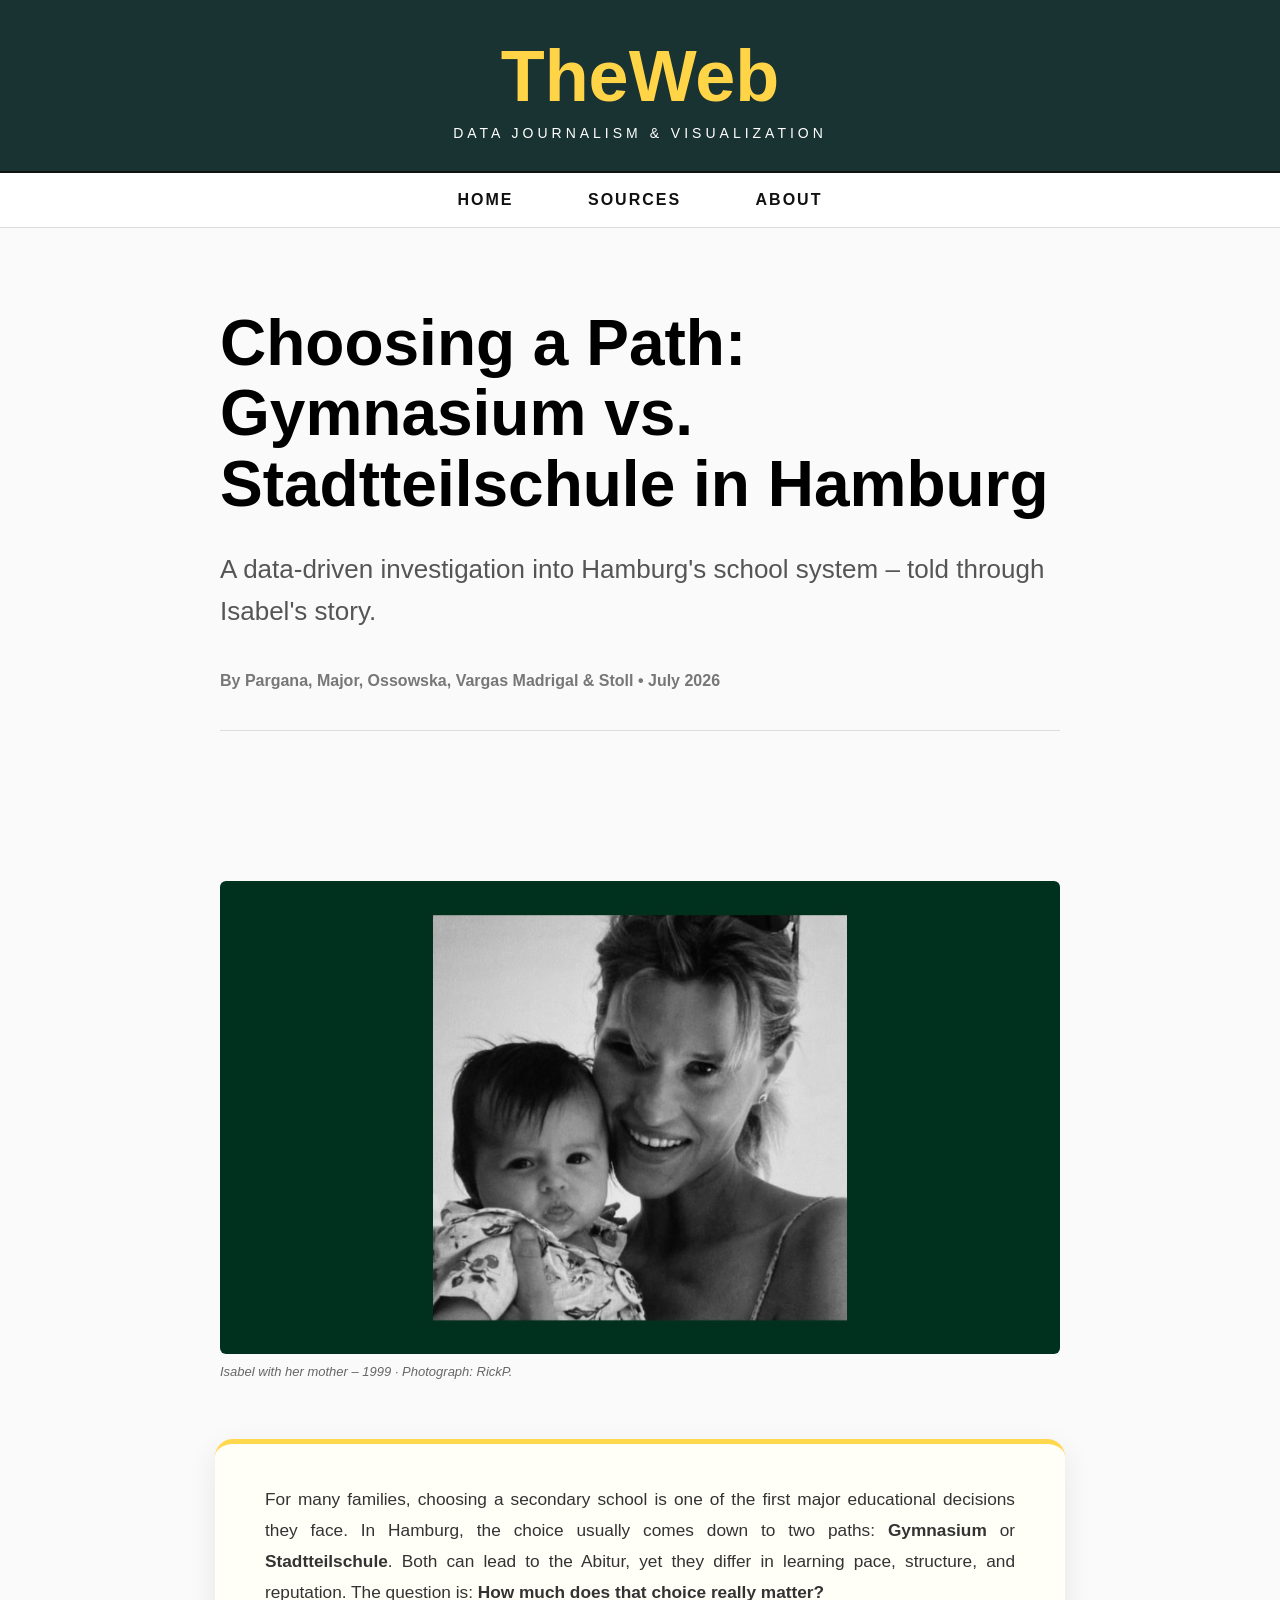
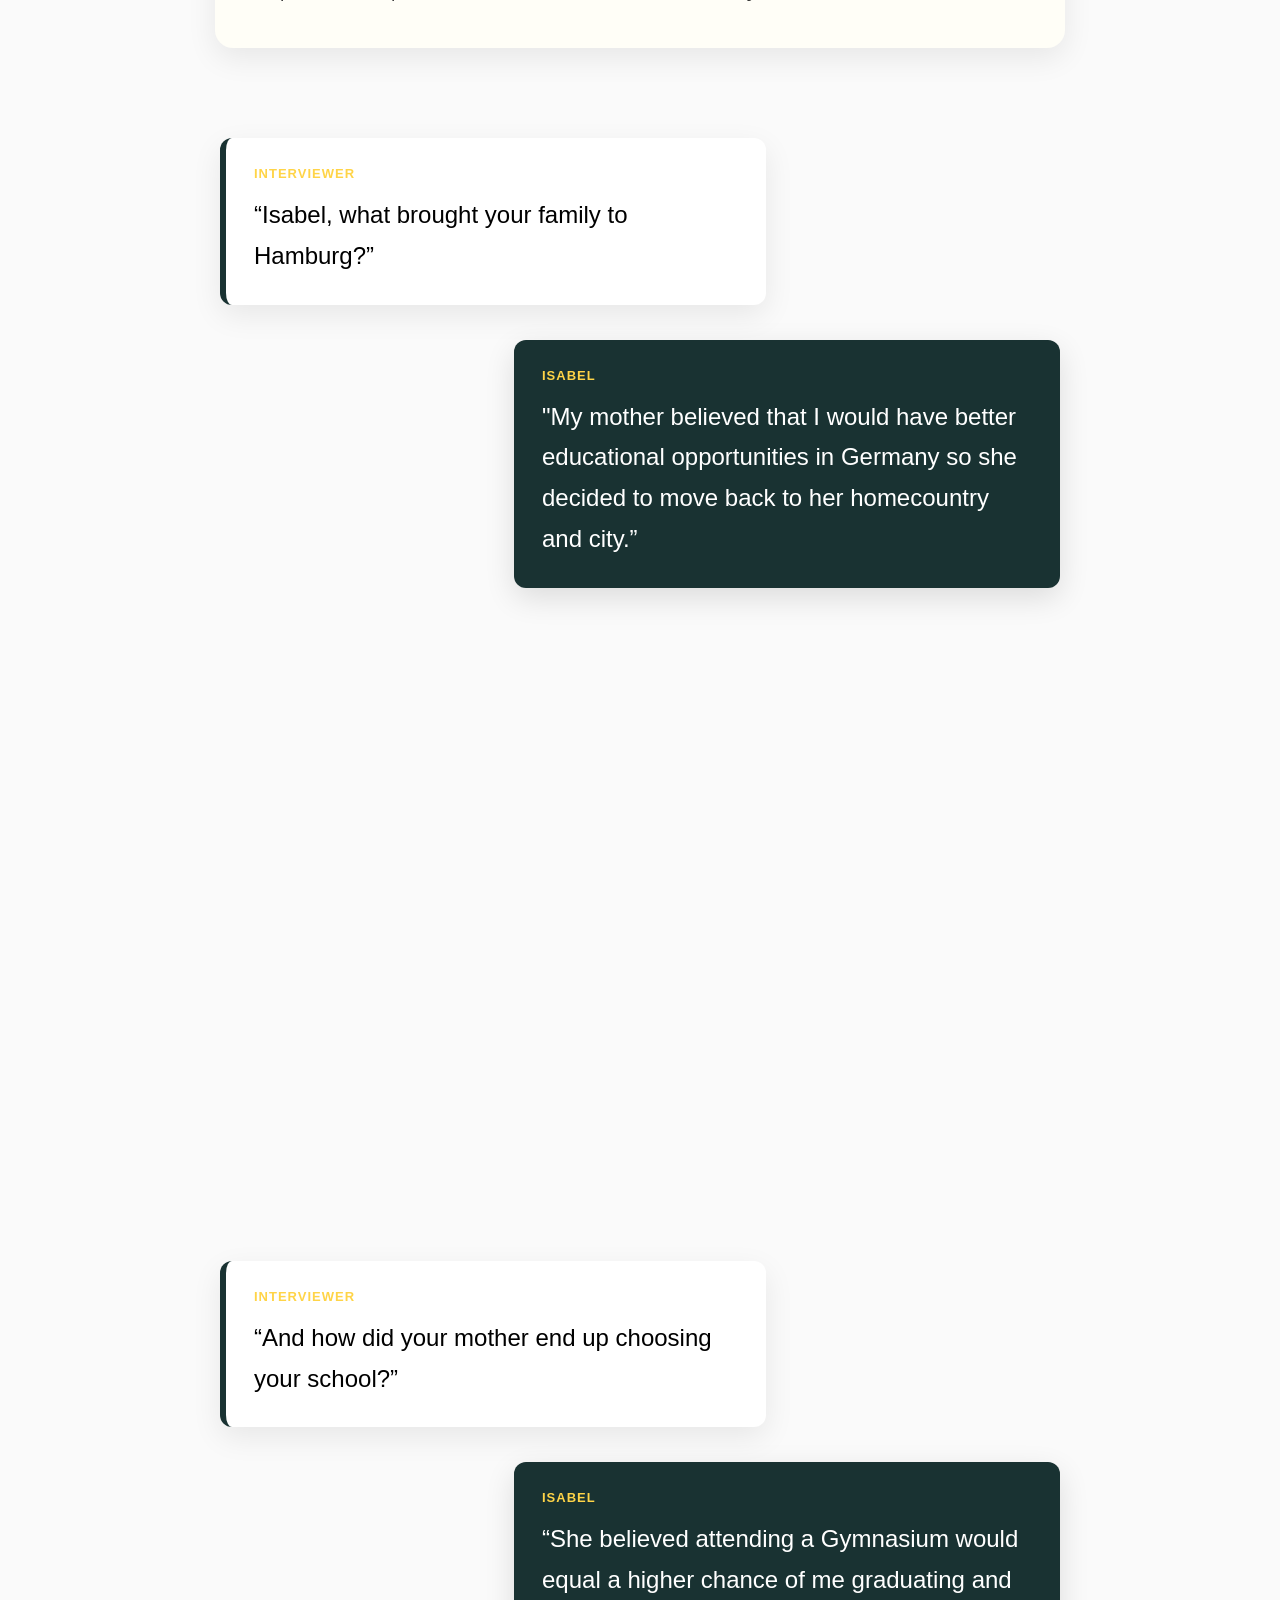
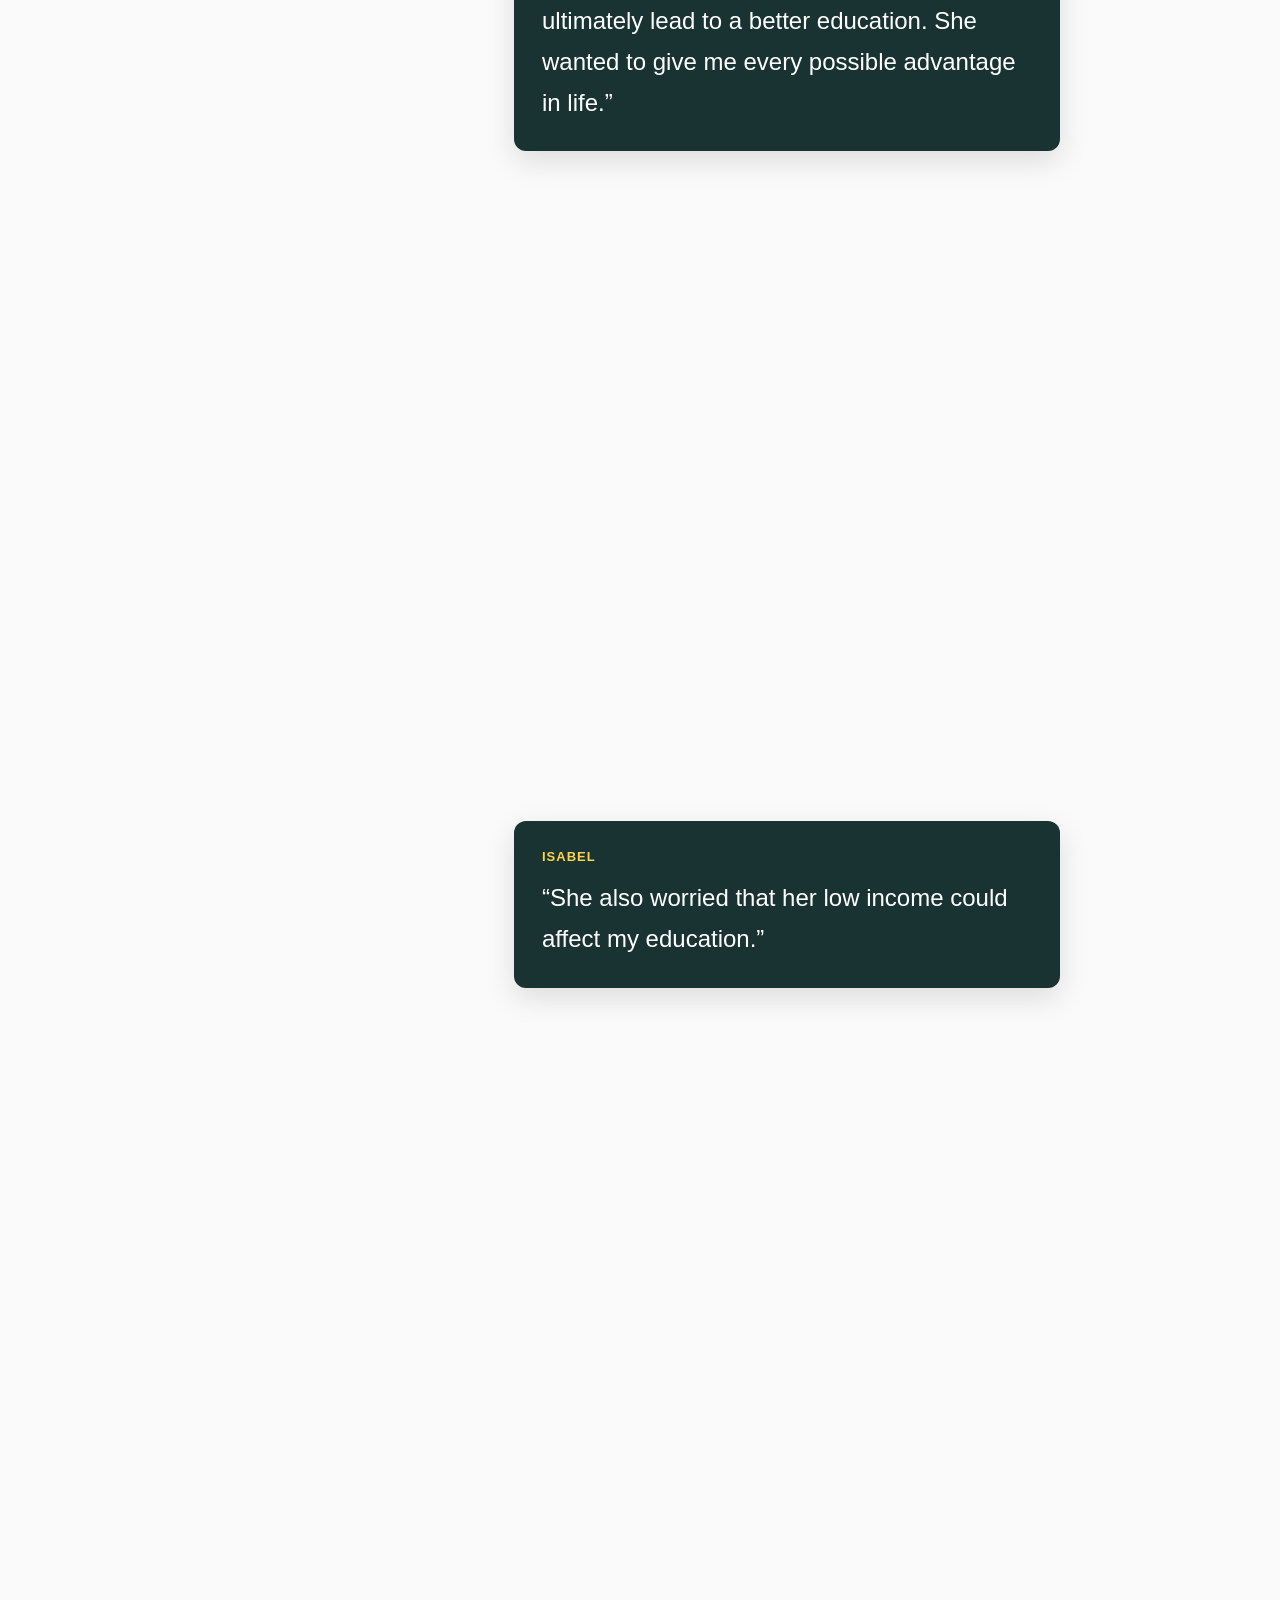
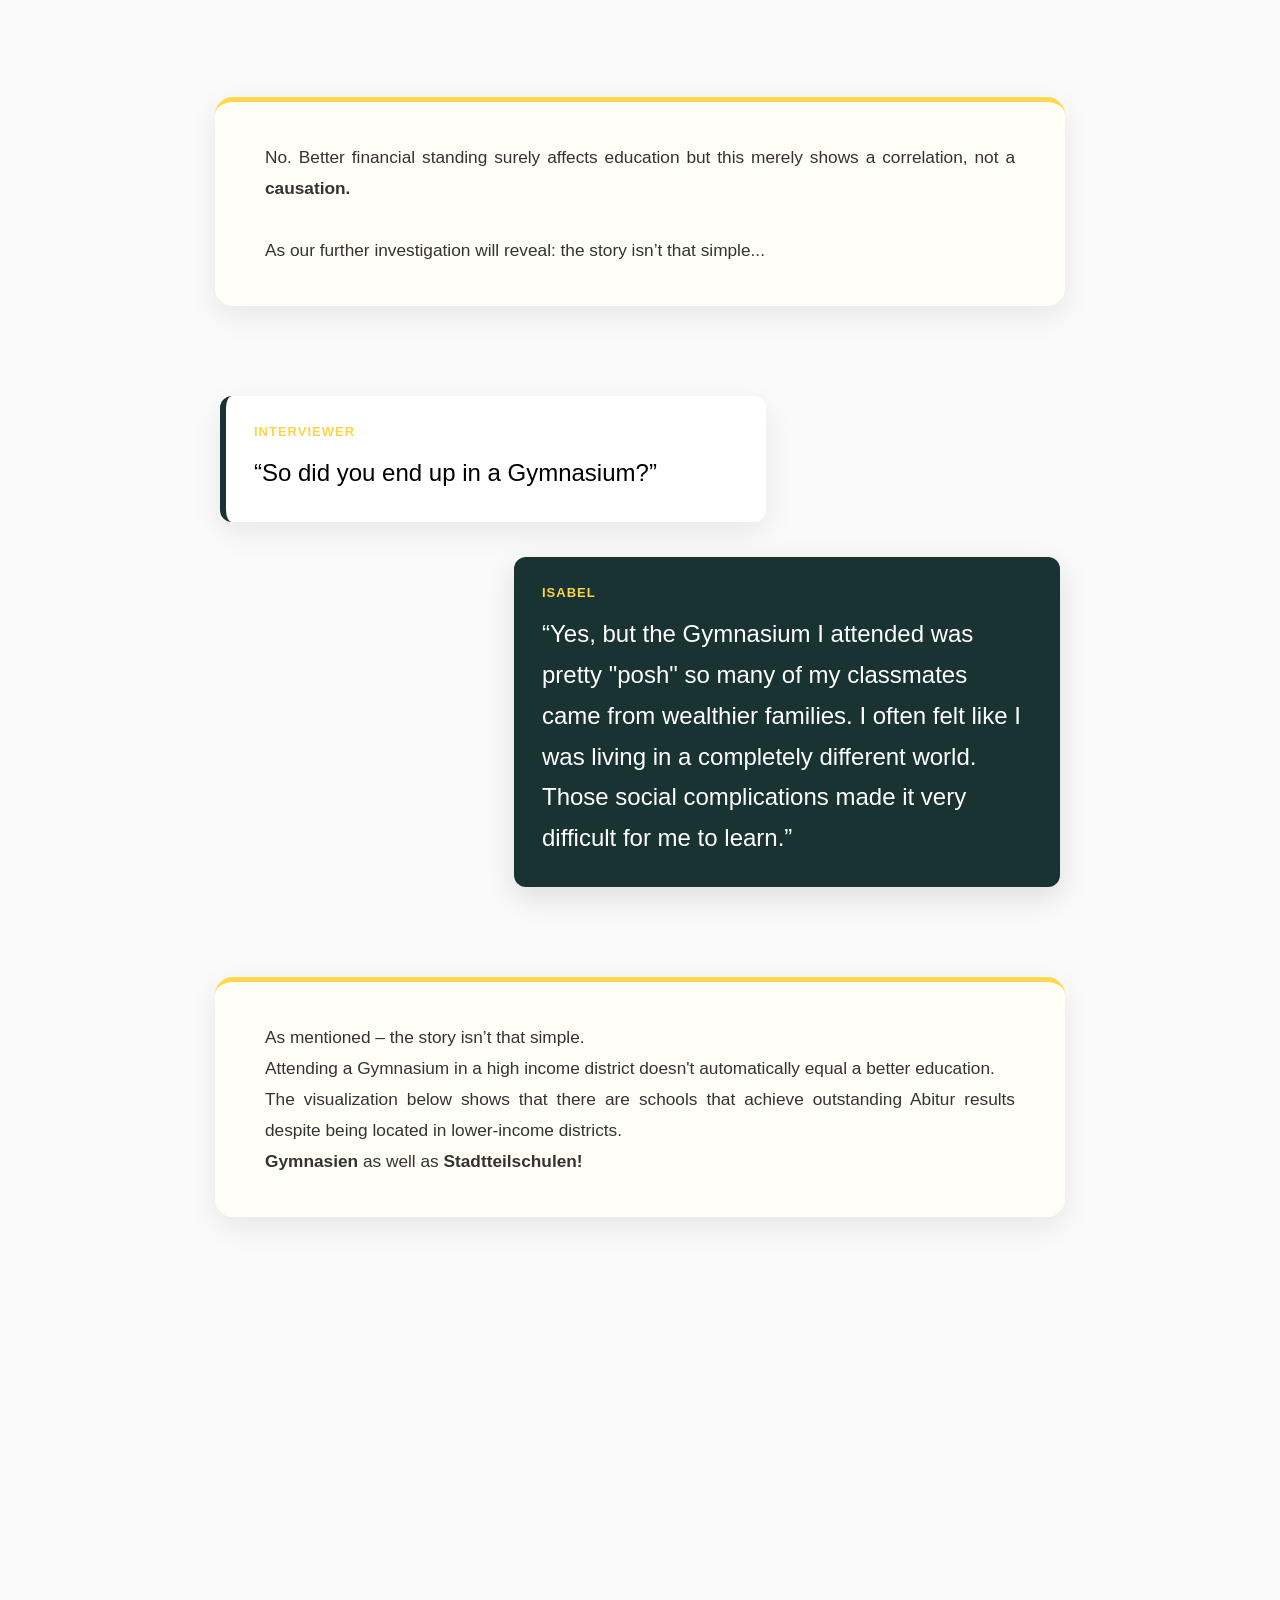
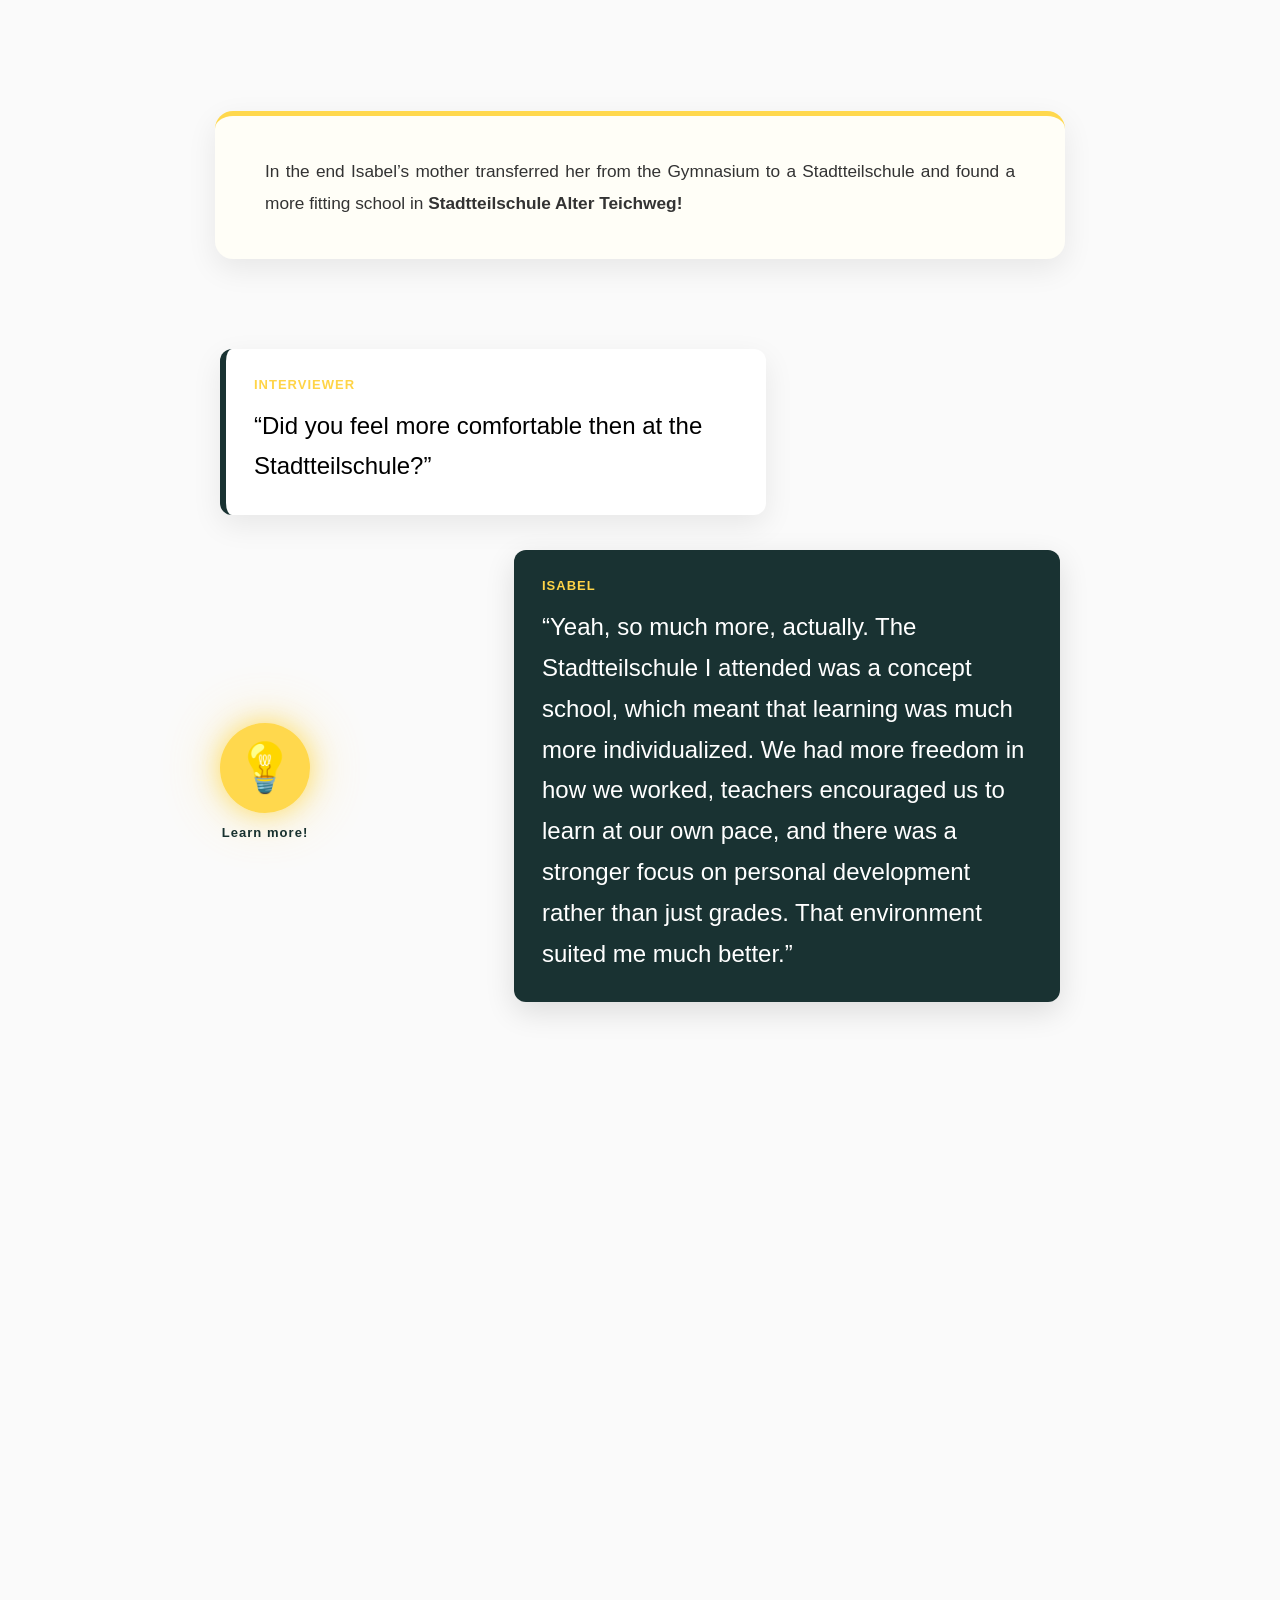
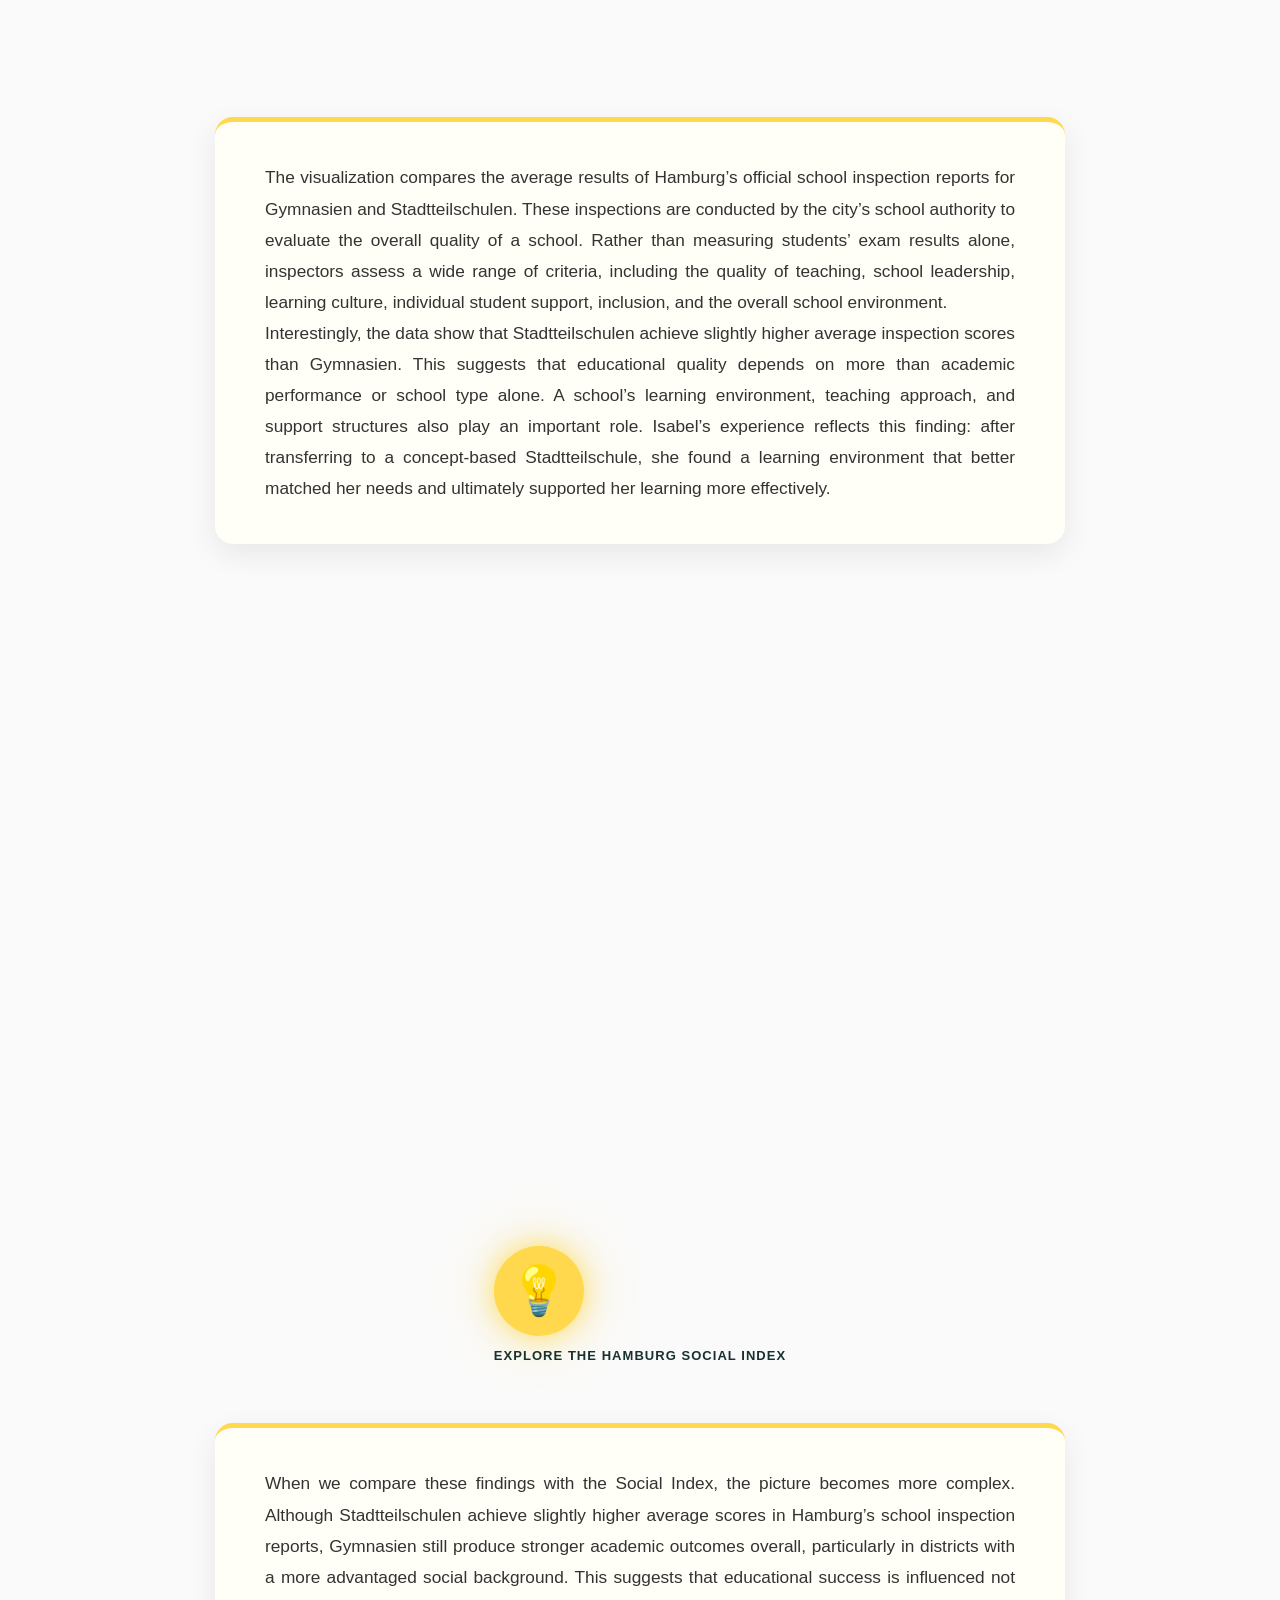
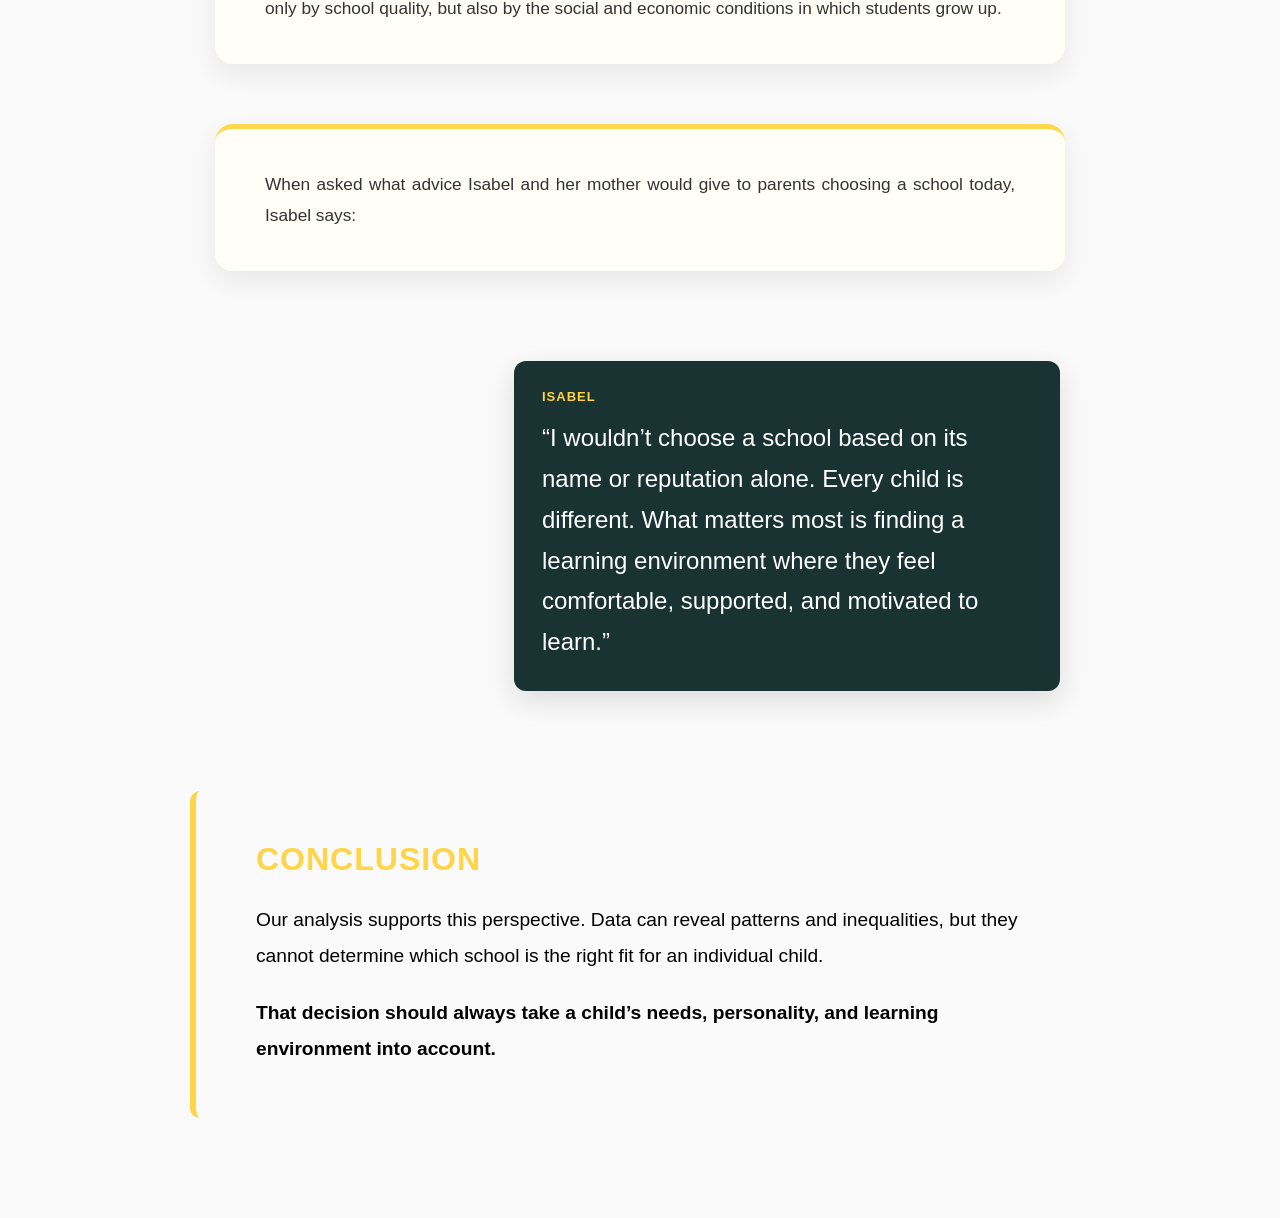
==== commit 200b6656: "Add files via upload" ====
--- a/index.html
+++ b/index.html
@@ -166,14 +166,11 @@
     </div>
 
 </section>
-<section class="chart-section">
-
-    <img
-        src="images/income-grades.jpg"
-        alt="Can Money Buy Better Grades?"
-        class="story-chart">
-
-</section>
+
+<section class="chart-section">
+    <iframe title="Can Money Buy Better Grades?" aria-label="Scatter Plot" id="datawrapper-chart-GVy5U" src="https://datawrapper.dwcdn.net/GVy5U/1/" scrolling="no" frameborder="0" style="width: 0; min-width: 100% !important; border: none;" height="535" data-external="1"></iframe><script type="text/javascript">(function(){function e(){window.addEventListener(message,function(e){if(e.data[datawrapper-height]!==void 0){var t=document.querySelectorAll(iframe);for(var n in e.data[datawrapper-height])for(var r=0,i;i=t[r];r++)if(i.contentWindow===e.source){var a=e.data[datawrapper-height][n]+px;i.style.height=a}}})}e()})();</script>
+</section>
+
 <section class="intro">
 
     <p class="lead">
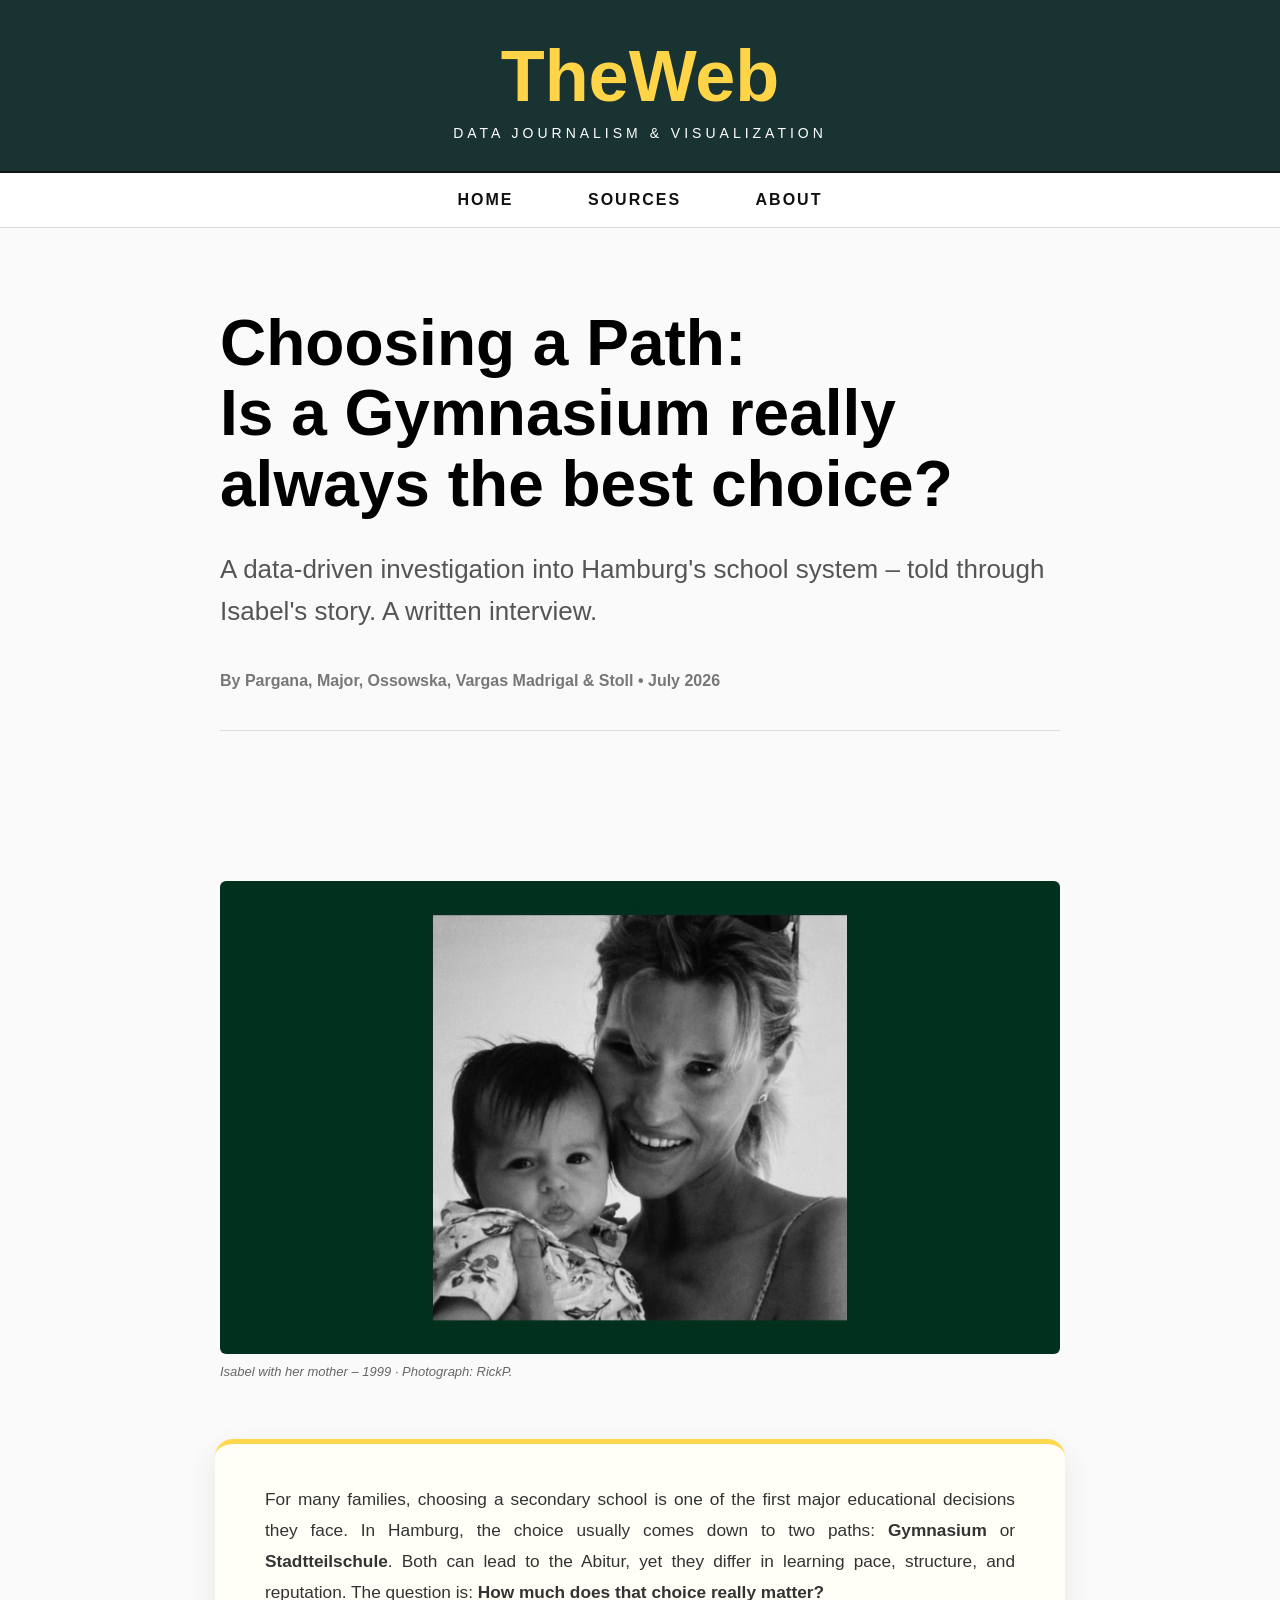
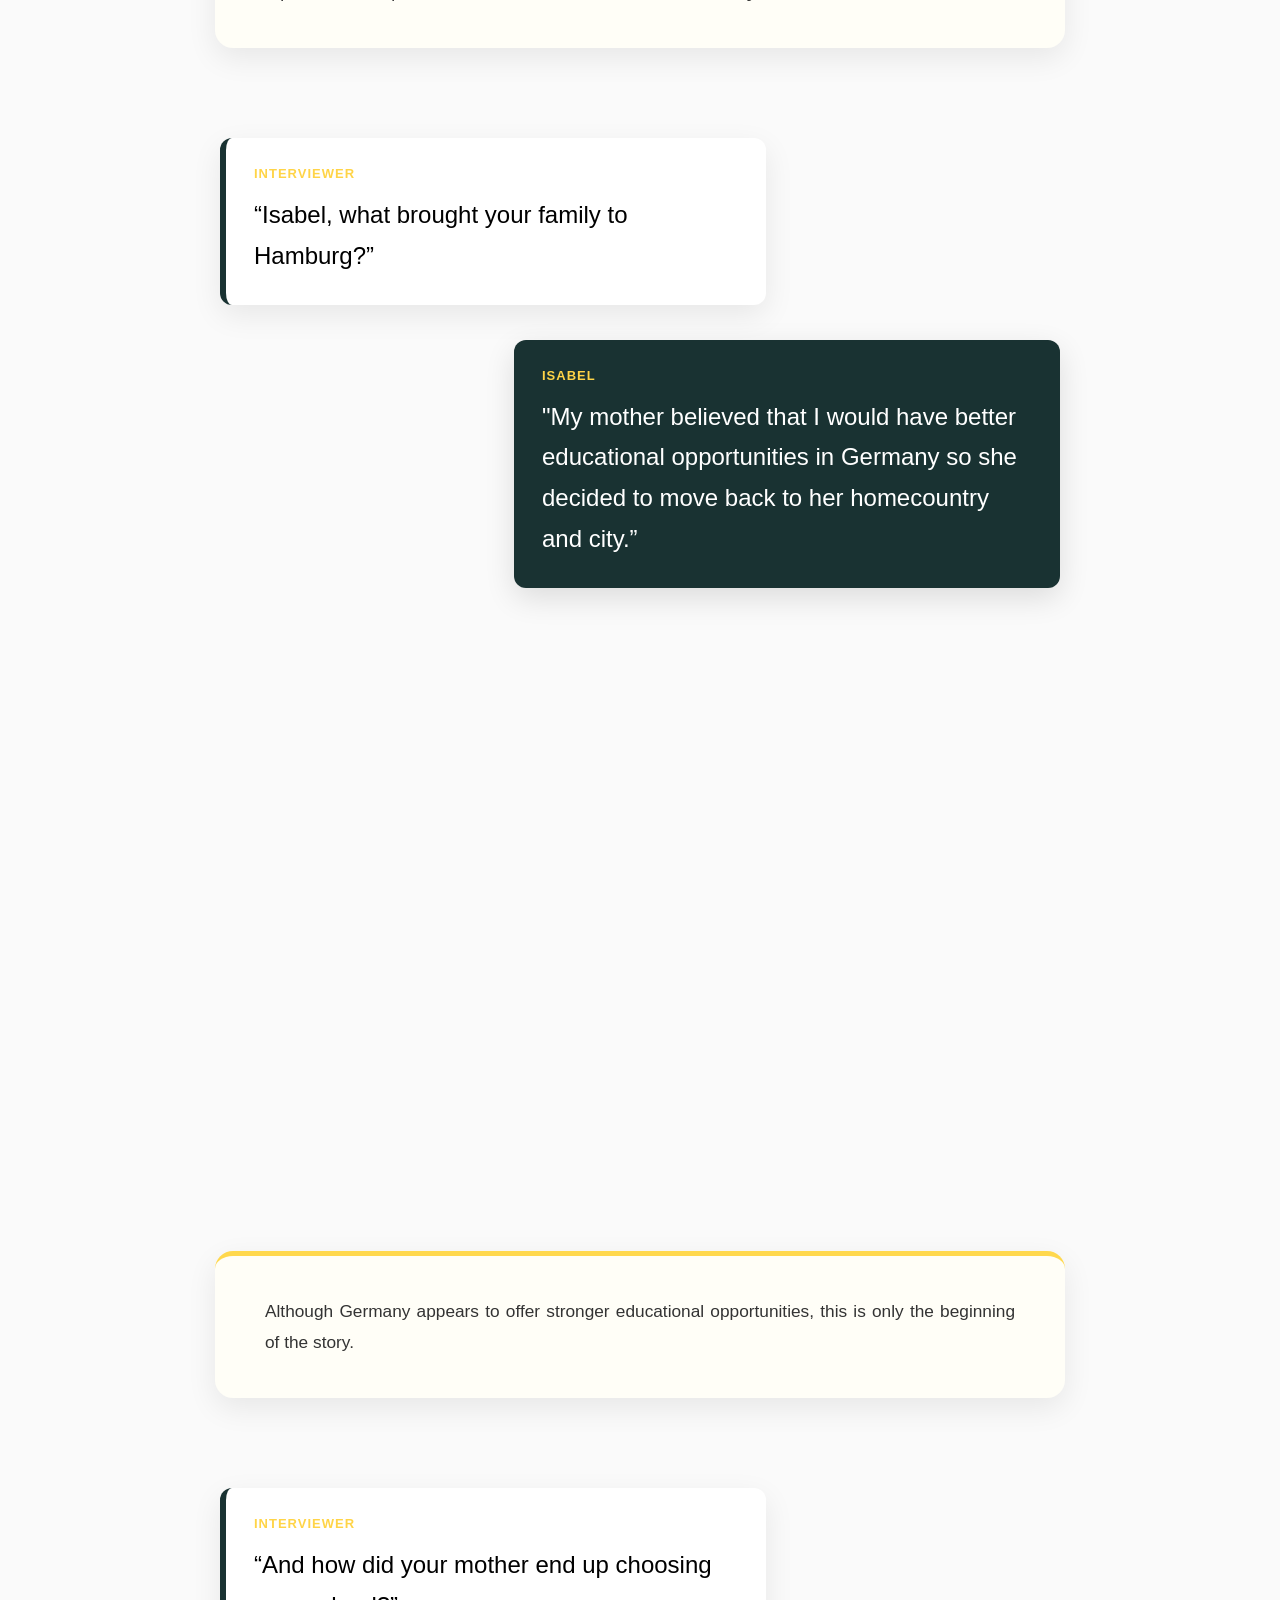
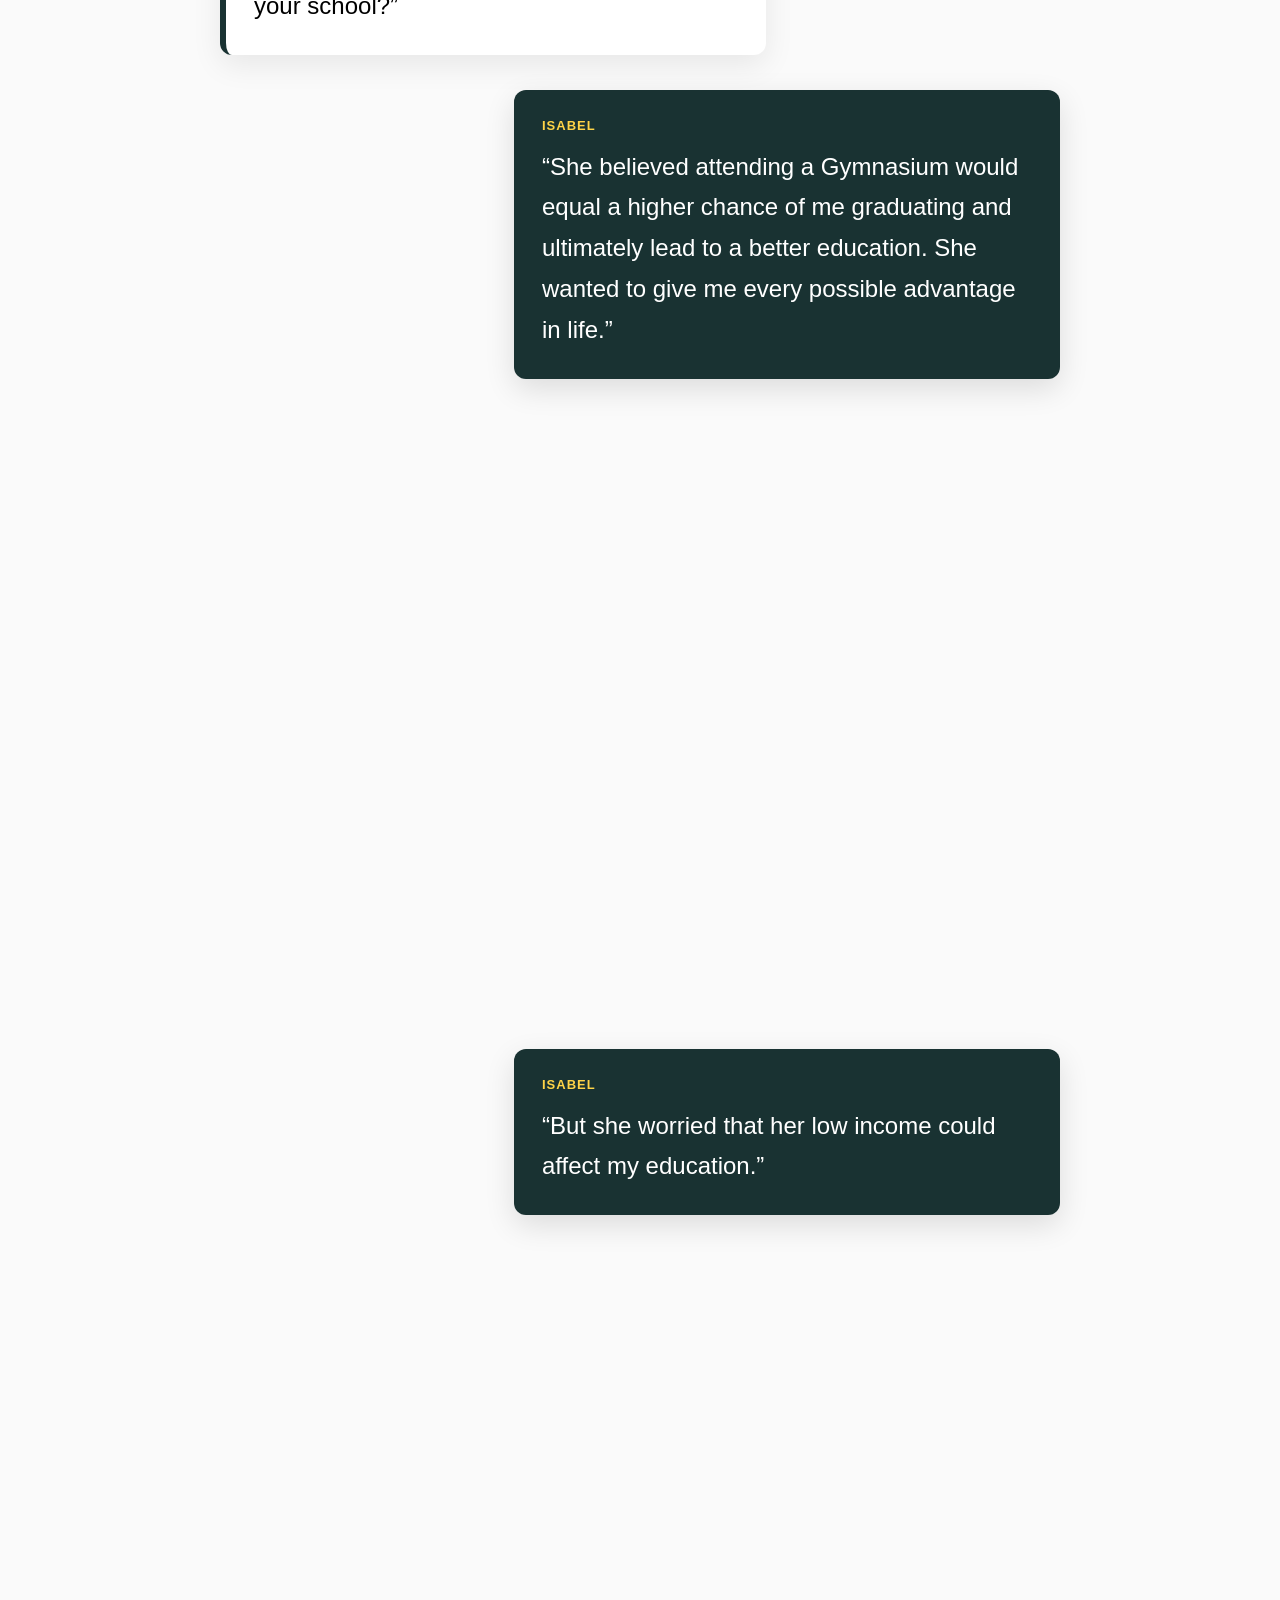
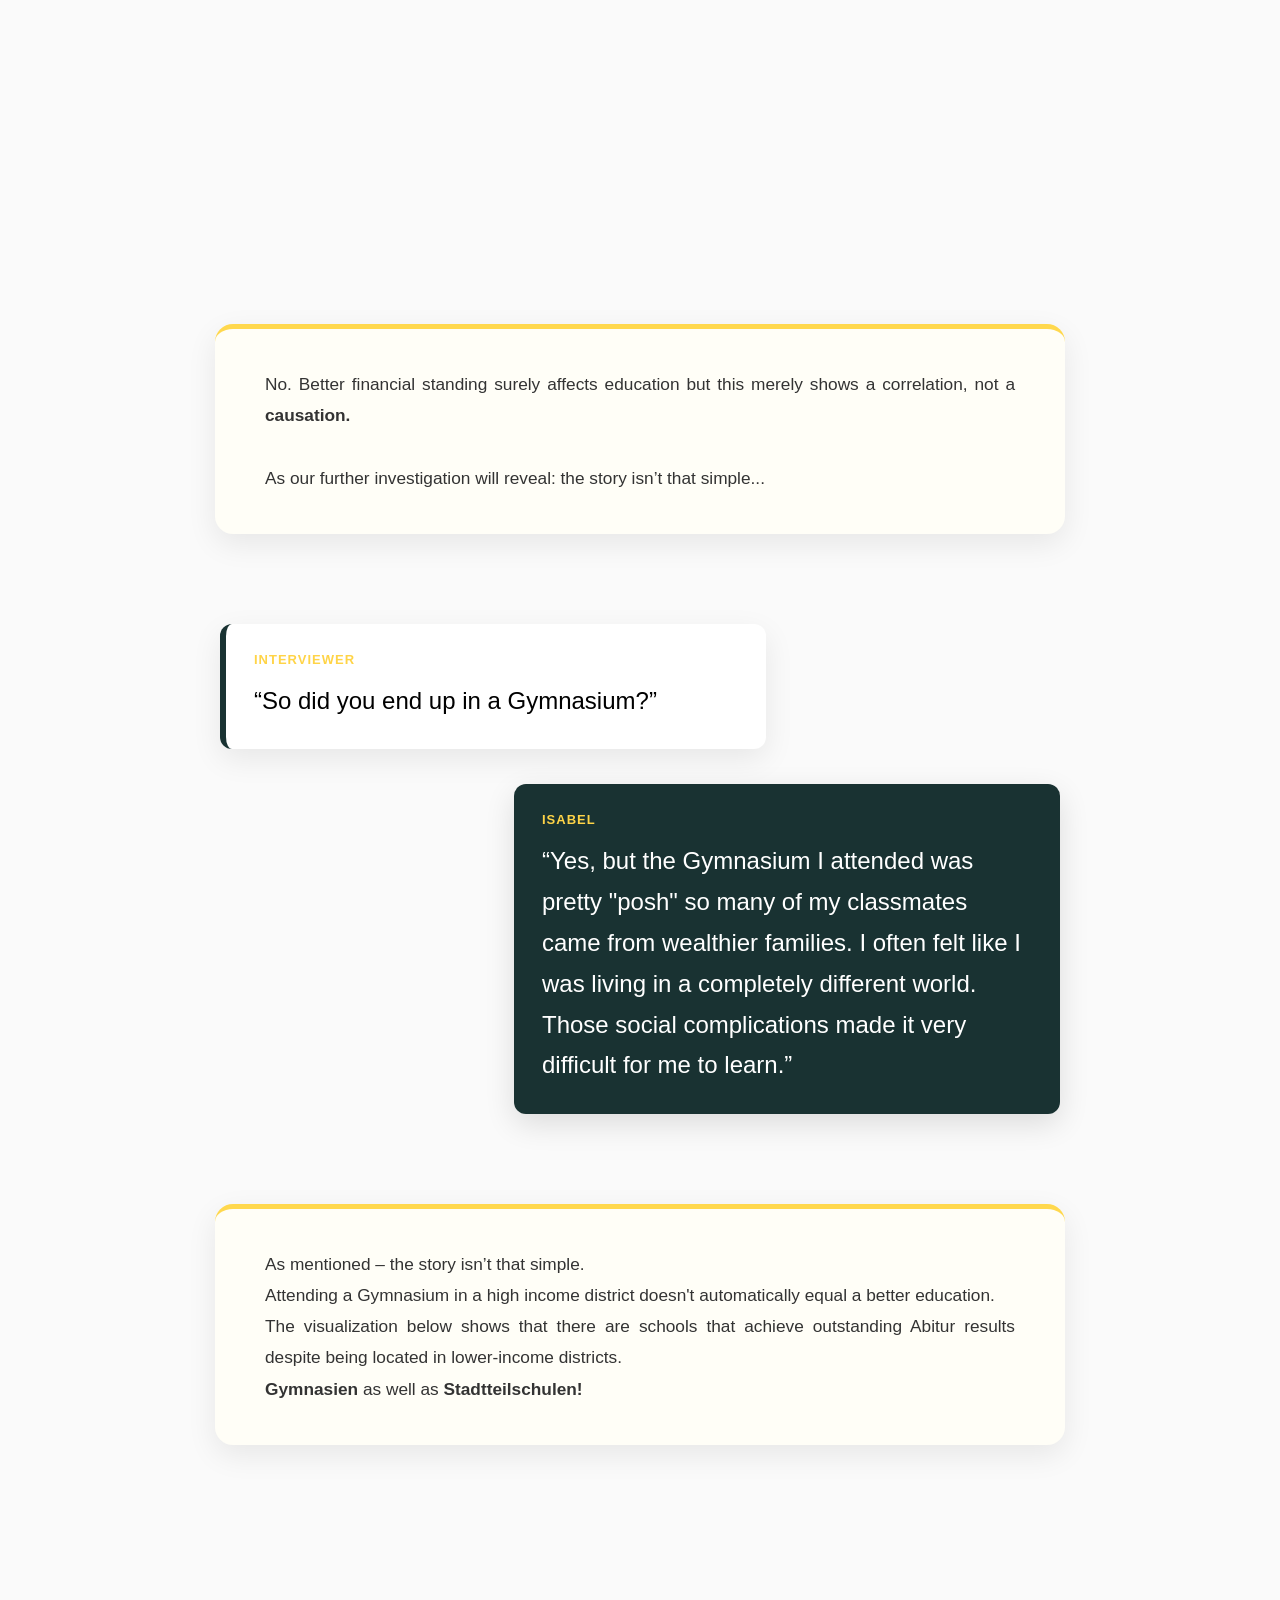
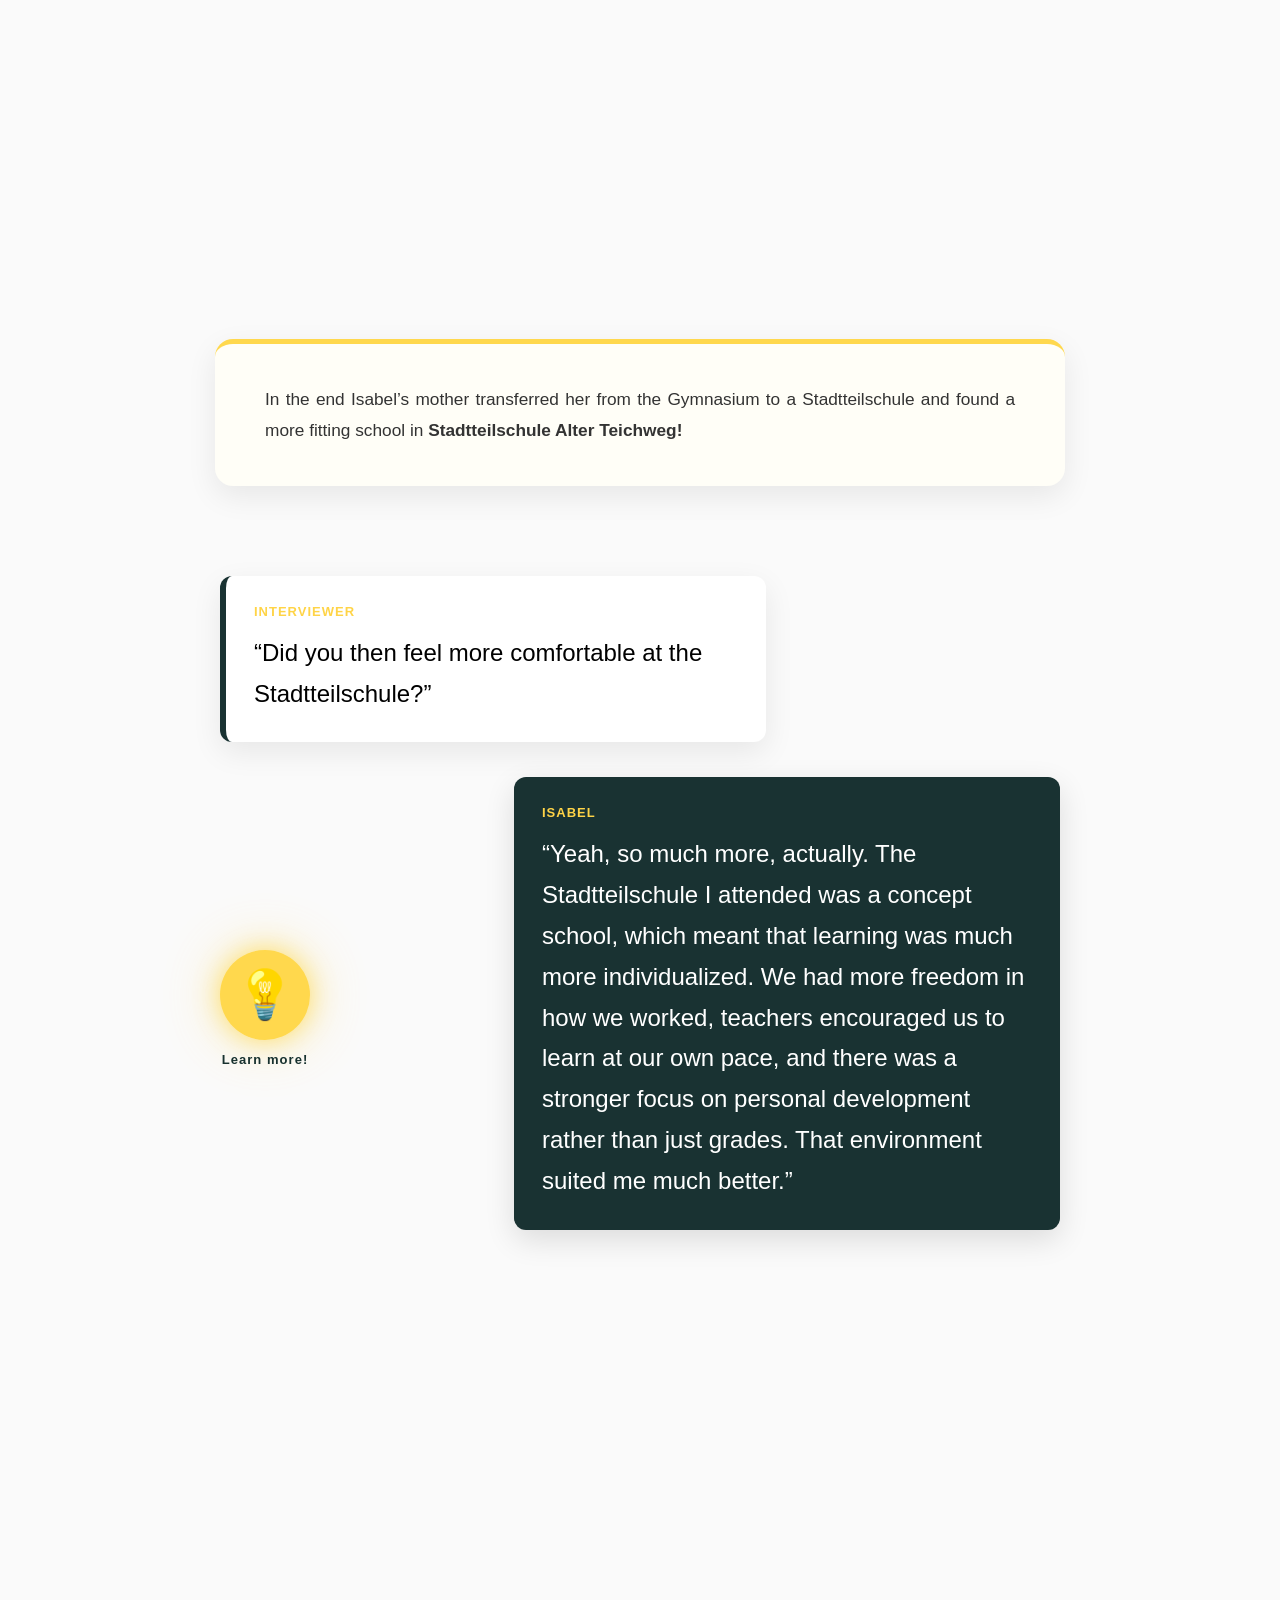
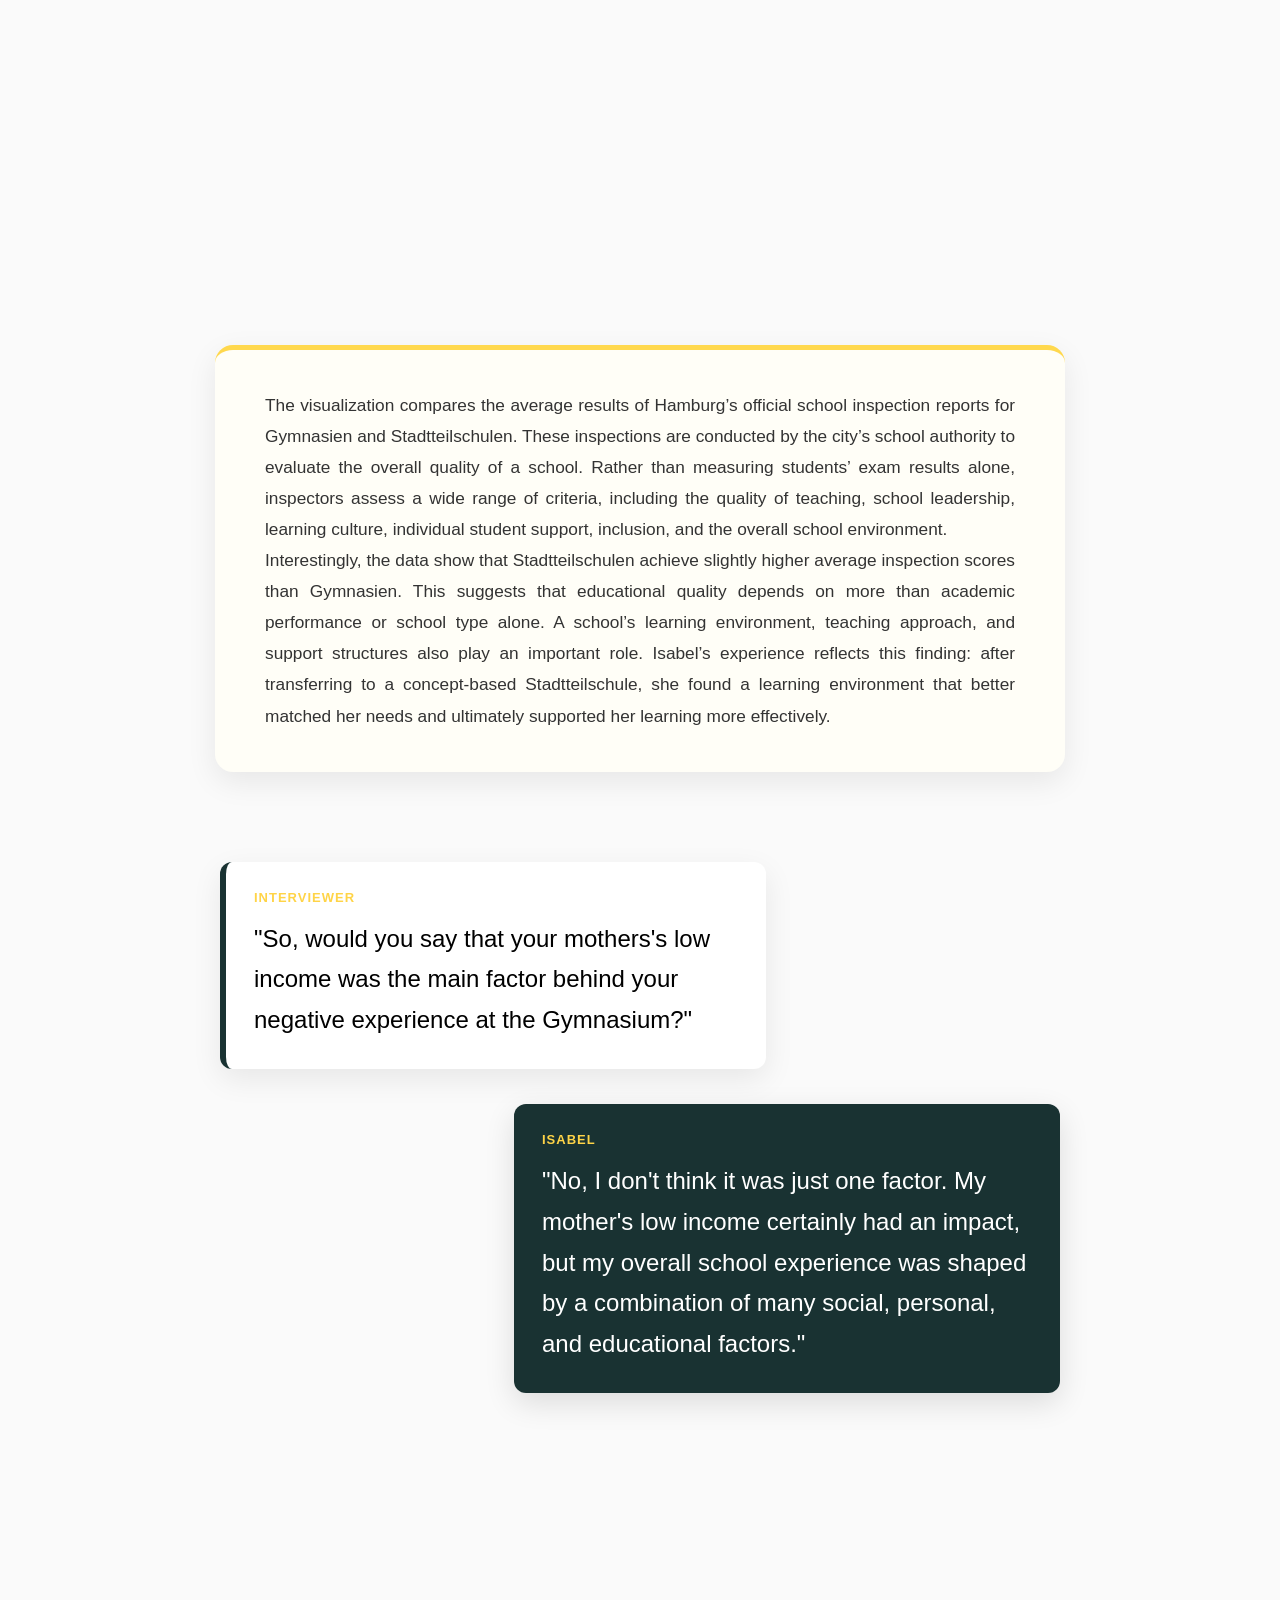
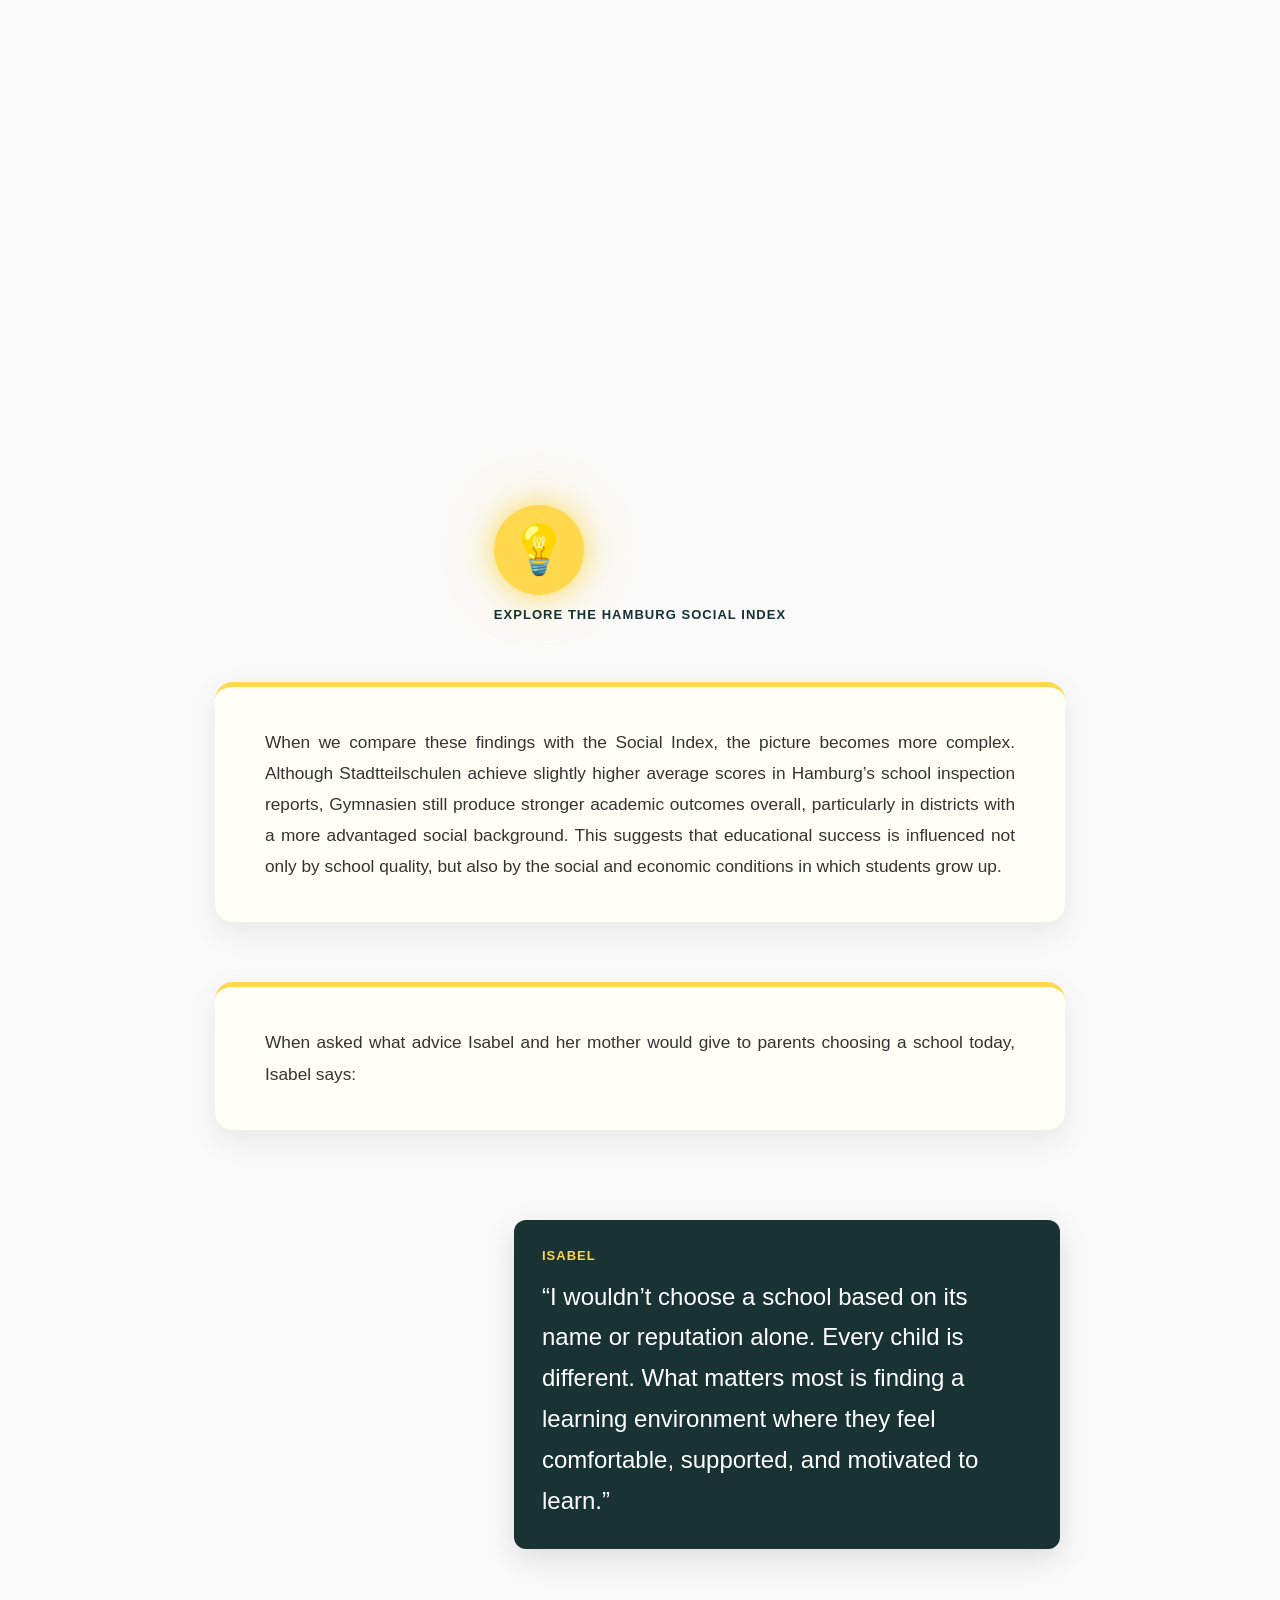
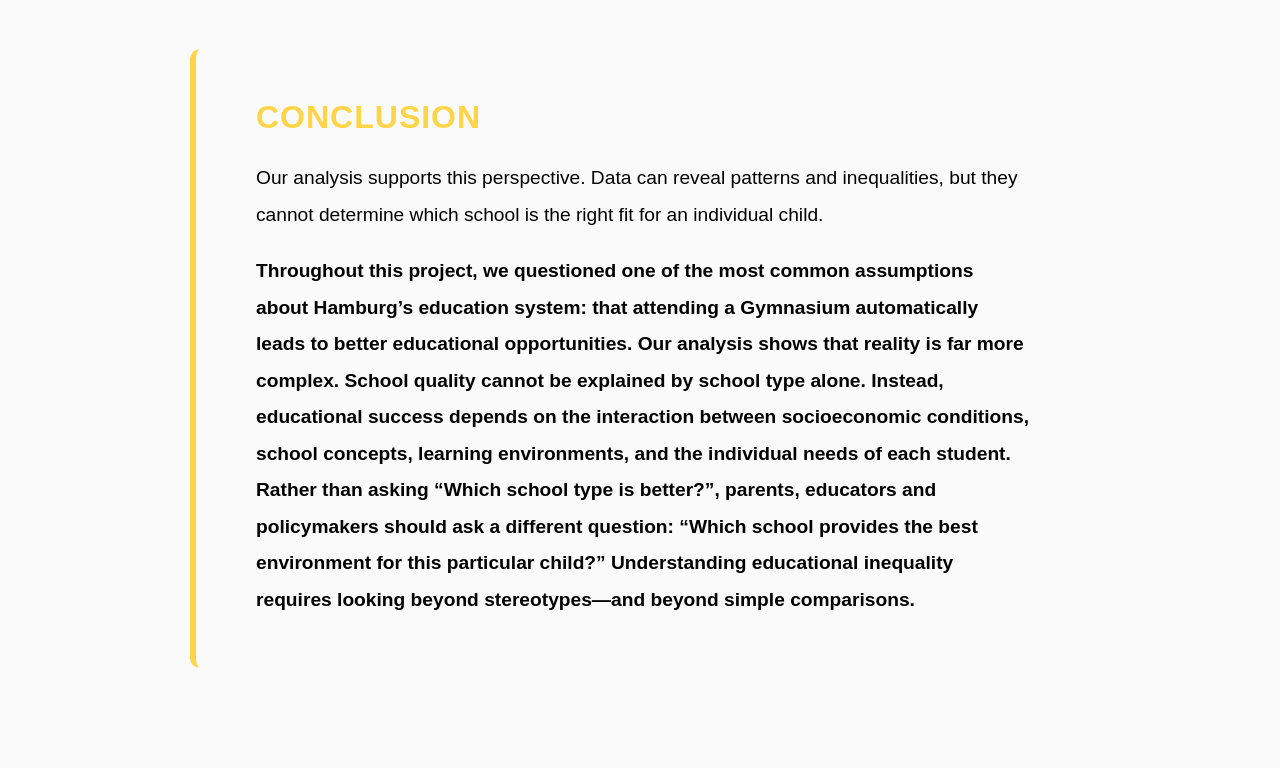
==== commit 007eb03a: "Add files via upload" ====
--- a/index.html
+++ b/index.html
@@ -42,7 +42,7 @@
 
             <br>
 
-            Gymnasium vs. Stadtteilschule in Hamburg
+            Is a Gymnasium really always the best choice?
 
         </h1>
 
@@ -50,7 +50,7 @@
 
             A data-driven investigation into Hamburg's school system –
 
-            told through Isabel's story.
+            told through Isabel's story. A written interview.
 
         </p>
 
@@ -117,6 +117,14 @@
 <section class="chart-section">
 
 <iframe title="Percentage of the population (25+) with post-secondary educational attainment" aria-label="Column Chart" id="datawrapper-chart-n4mA2" src="https://datawrapper.dwcdn.net/n4mA2/2/" scrolling="no" frameborder="0" style="width: 0; min-width: 100% !important; border: none;" height="489" data-external="1"></iframe><script type="text/javascript">(function(){function e(){window.addEventListener(message,function(e){if(e.data[datawrapper-height]!==void 0){var t=document.querySelectorAll(iframe);for(var n in e.data[datawrapper-height])for(var r=0,i;i=t[r];r++)if(i.contentWindow===e.source){var a=e.data[datawrapper-height][n]+px;i.style.height=a}}})}e()})();</script>
+
+</section>
+
+<section class="intro">
+
+    <p class="lead">
+        Although Germany appears to offer stronger educational opportunities, this is only the beginning of the story.
+    </p>
 
 </section>
 
@@ -160,7 +168,7 @@
         <div class="speaker">ISABEL</div>
 
         <p>
-            “She also worried that her low income could affect my education.”
+            “But she worried that her low income could affect my education.”
         </p>
 
     </div>
@@ -242,7 +250,7 @@
         <div class="speaker">INTERVIEWER</div>
 
         <p>
-            “Did you feel more comfortable then at the Stadtteilschule?”
+            “Did you then feel more comfortable at the Stadtteilschule?”
         </p>
 
     </div>
@@ -286,6 +294,30 @@
     </p>
 
 </section>
+
+<section class="conversation">
+
+    <div class="question">
+
+        <div class="speaker">INTERVIEWER</div>
+
+        <p>
+            "So, would you say that your mothers's low income was the main factor behind your negative experience at the Gymnasium?"        </p>
+
+    </div>
+
+    <div class="answer">
+
+        <div class="speaker">ISABEL</div>
+
+        <p>
+            "No, I don't think it was just one factor. My mother's low income certainly had an impact, but my overall school experience was shaped by a combination of many social, personal, and educational factors."       
+        </p>
+
+    </div>
+
+</section>
+
 <section class="chart-section">
 
 <iframe title="School Inspection Scores Across Different Social Index Levels" aria-label="Scatter Plot" id="datawrapper-chart-Vk7Ku" src="https://datawrapper.dwcdn.net/Vk7Ku/1/" scrolling="no" frameborder="0" style="width: 0; min-width: 100% !important; border: none;" height="538" data-external="1"></iframe><script type="text/javascript">(function(){function e(){window.addEventListener(message,function(e){if(e.data[datawrapper-height]!==void 0){var t=document.querySelectorAll(iframe);for(var n in e.data[datawrapper-height])for(var r=0,i;i=t[r];r++)if(i.contentWindow===e.source){var a=e.data[datawrapper-height][n]+px;i.style.height=a}}})}e()})();</script>
@@ -340,7 +372,15 @@
     </p>
 
     <p>
-        That decision should always take a child’s needs, personality, and learning environment into account.
+        Throughout this project, we questioned one of the most common assumptions about Hamburg’s education system: that attending a Gymnasium automatically leads to better educational opportunities.
+
+Our analysis shows that reality is far more complex. School quality cannot be explained by school type alone. Instead, educational success depends on the interaction between socioeconomic conditions, school concepts, learning environments, and the individual needs of each student.
+
+Rather than asking “Which school type is better?”, parents, educators and policymakers should ask a different question:
+
+“Which school provides the best environment for this particular child?”
+
+Understanding educational inequality requires looking beyond stereotypes—and beyond simple comparisons.
     </p>
 
 </section>
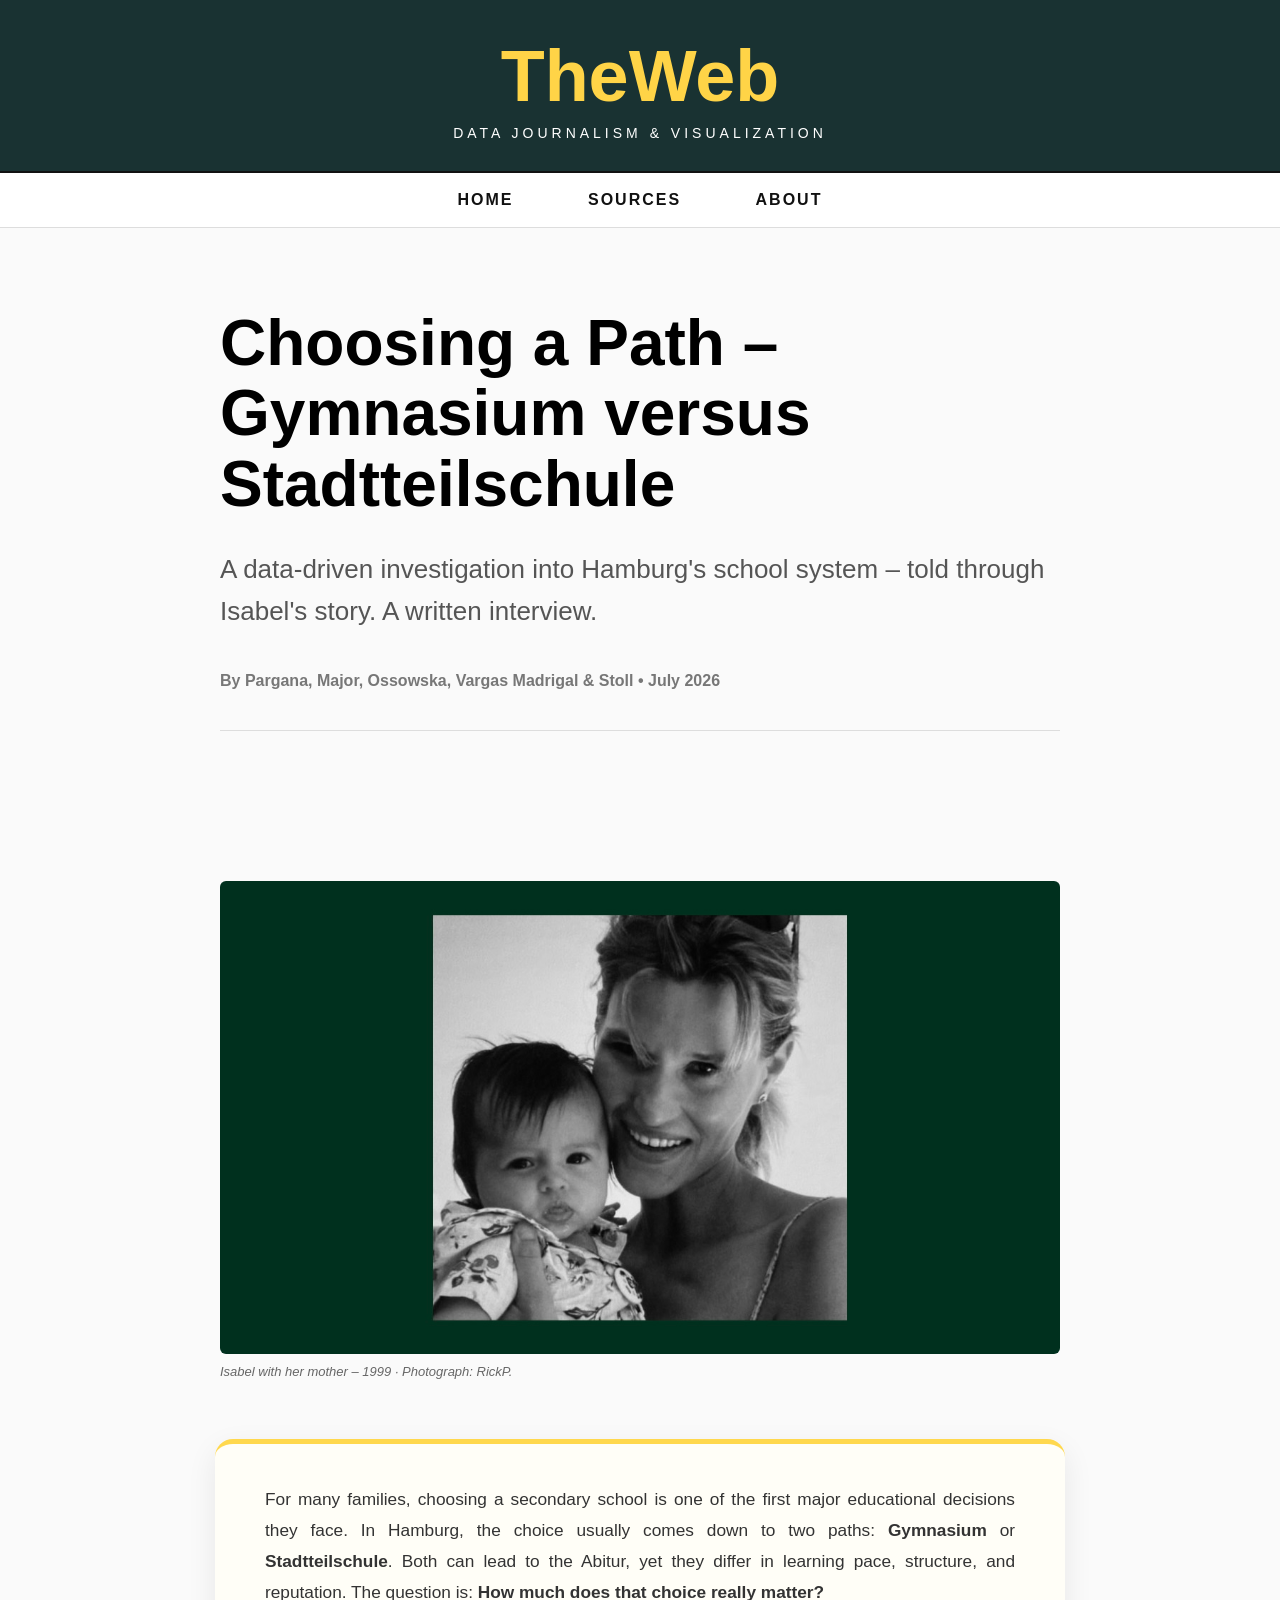
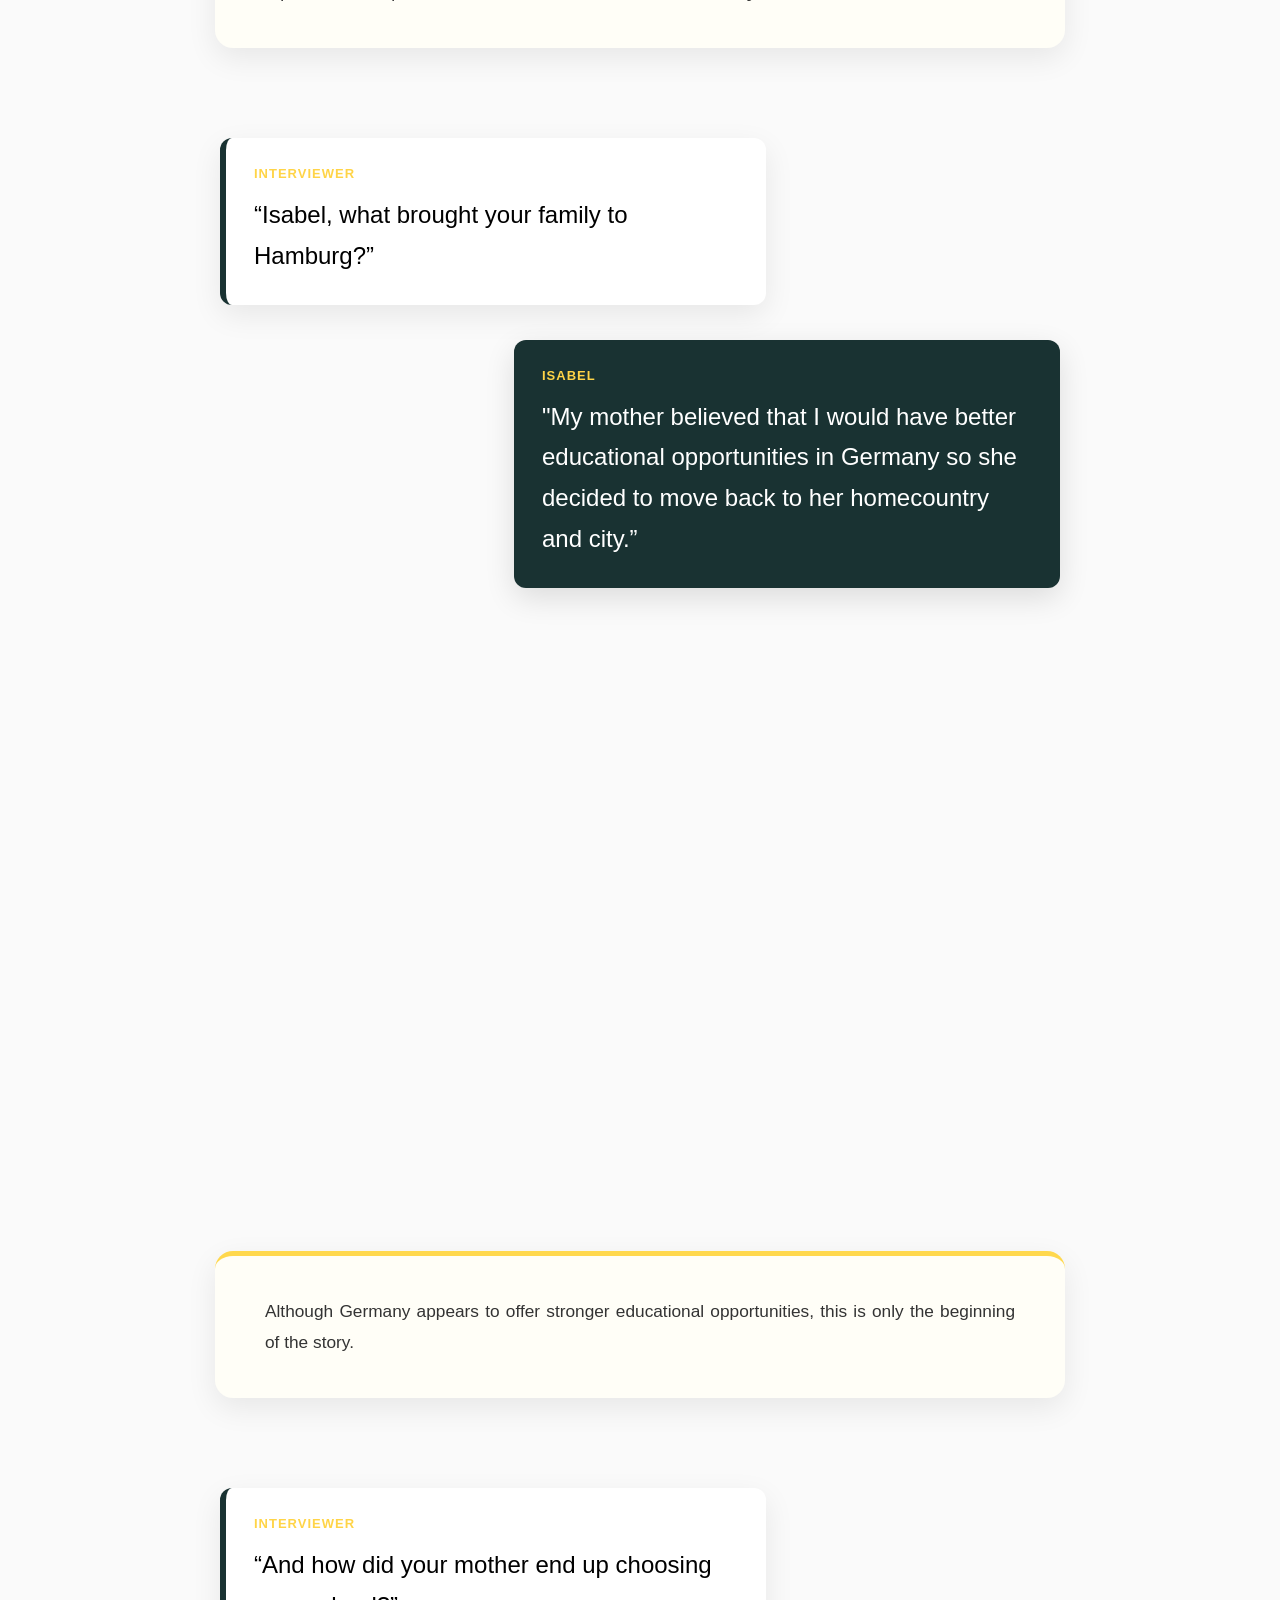
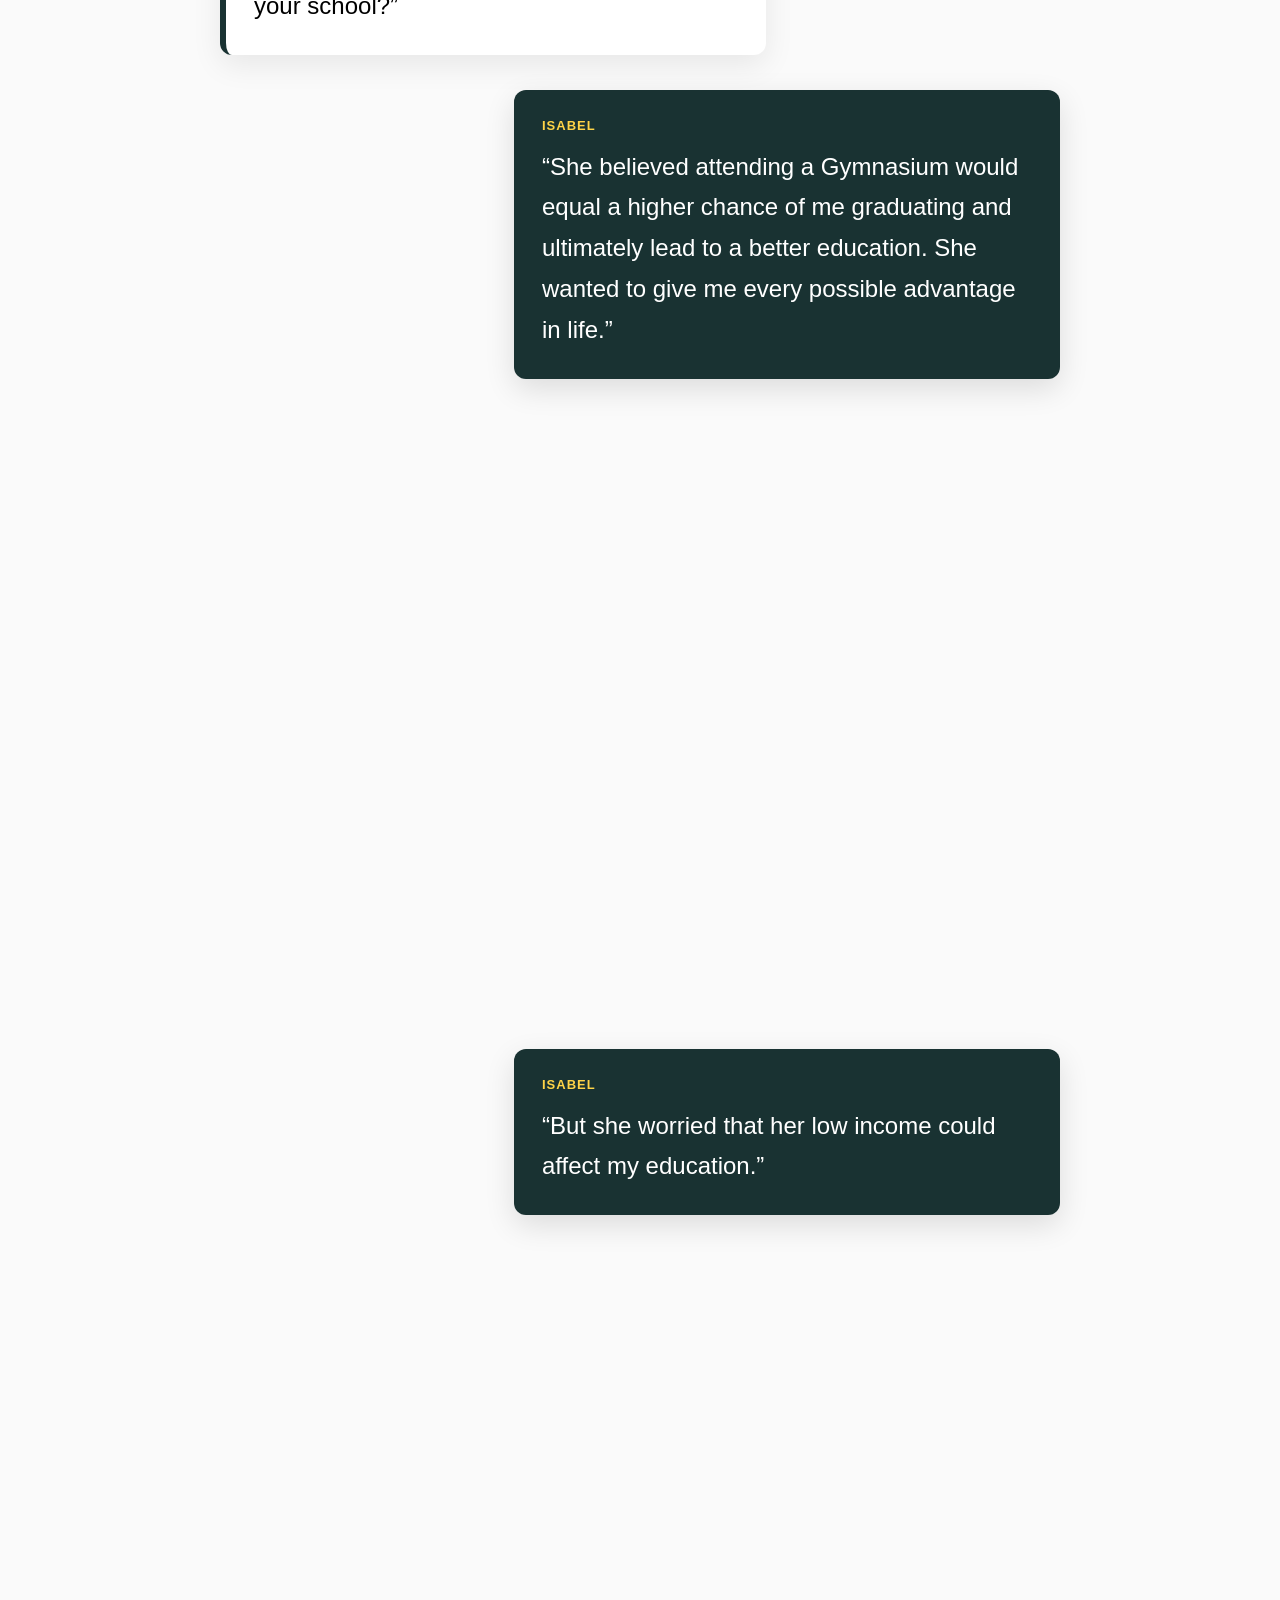
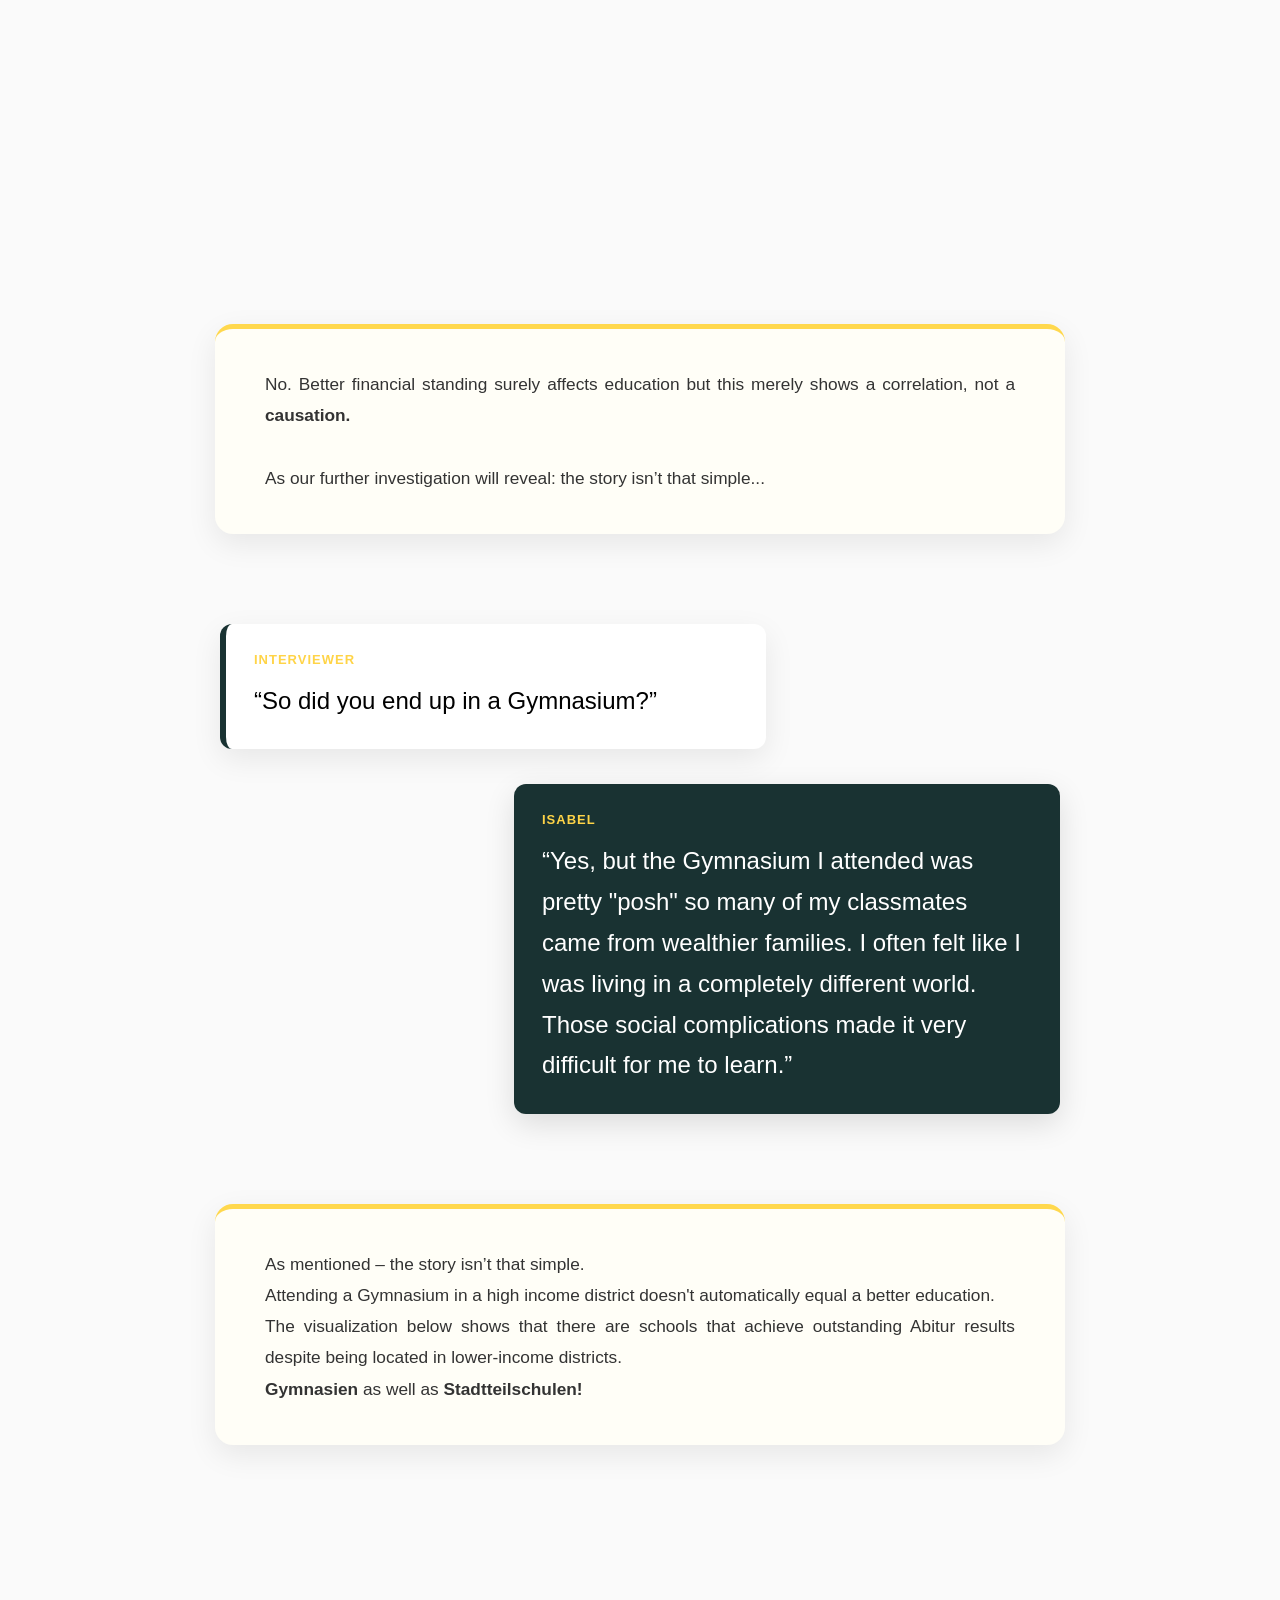
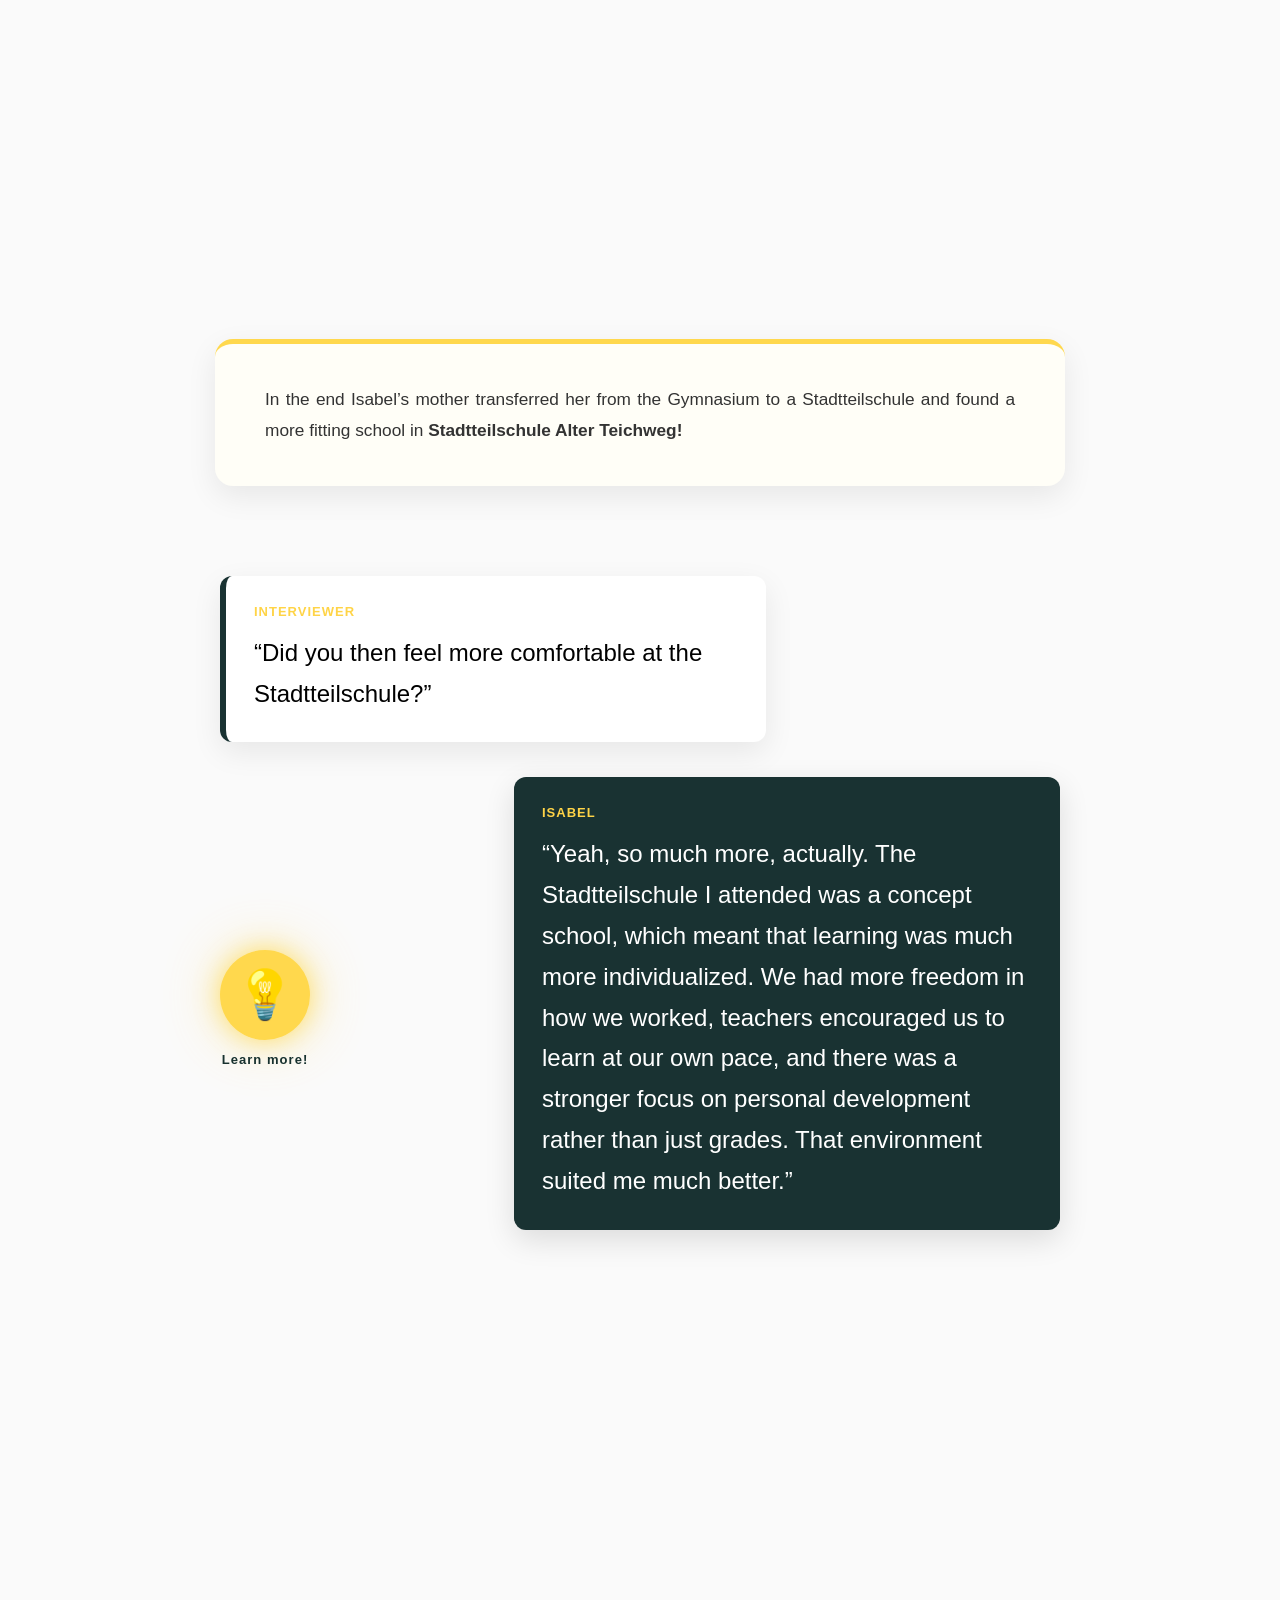
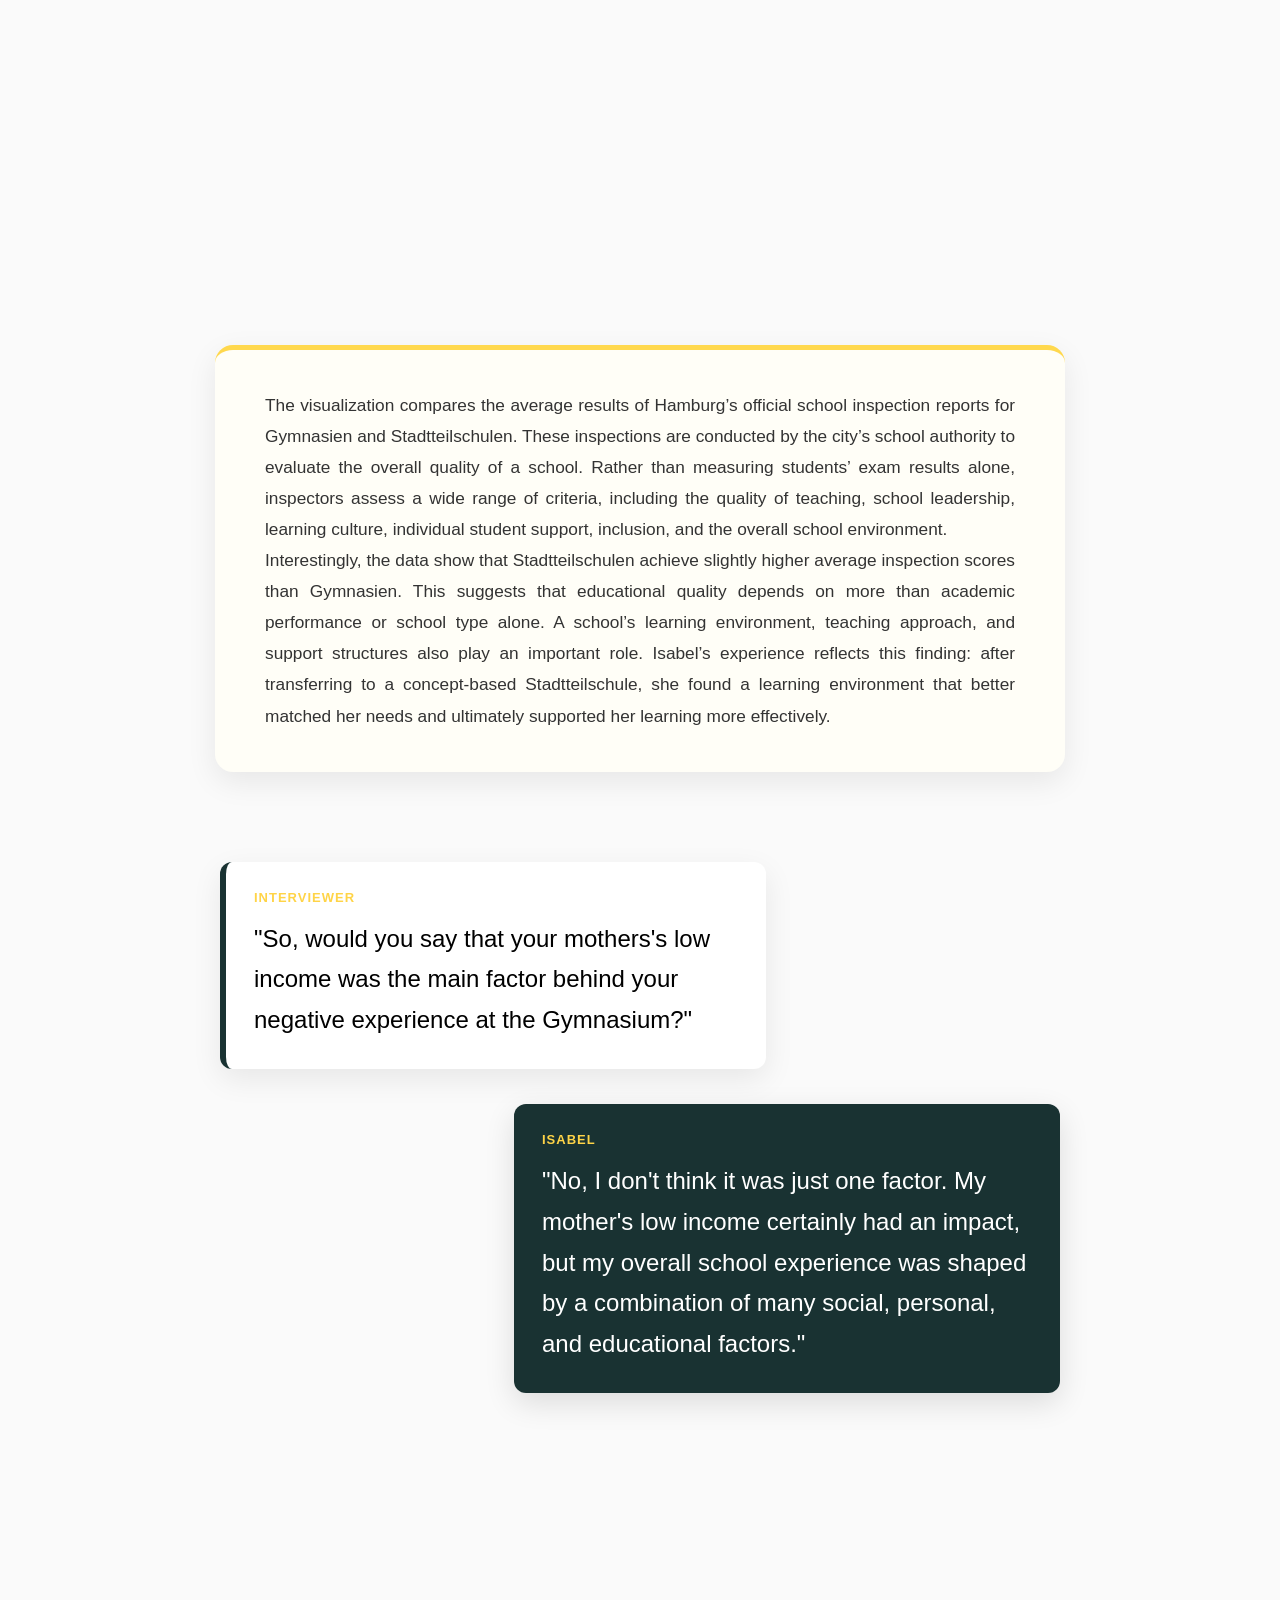
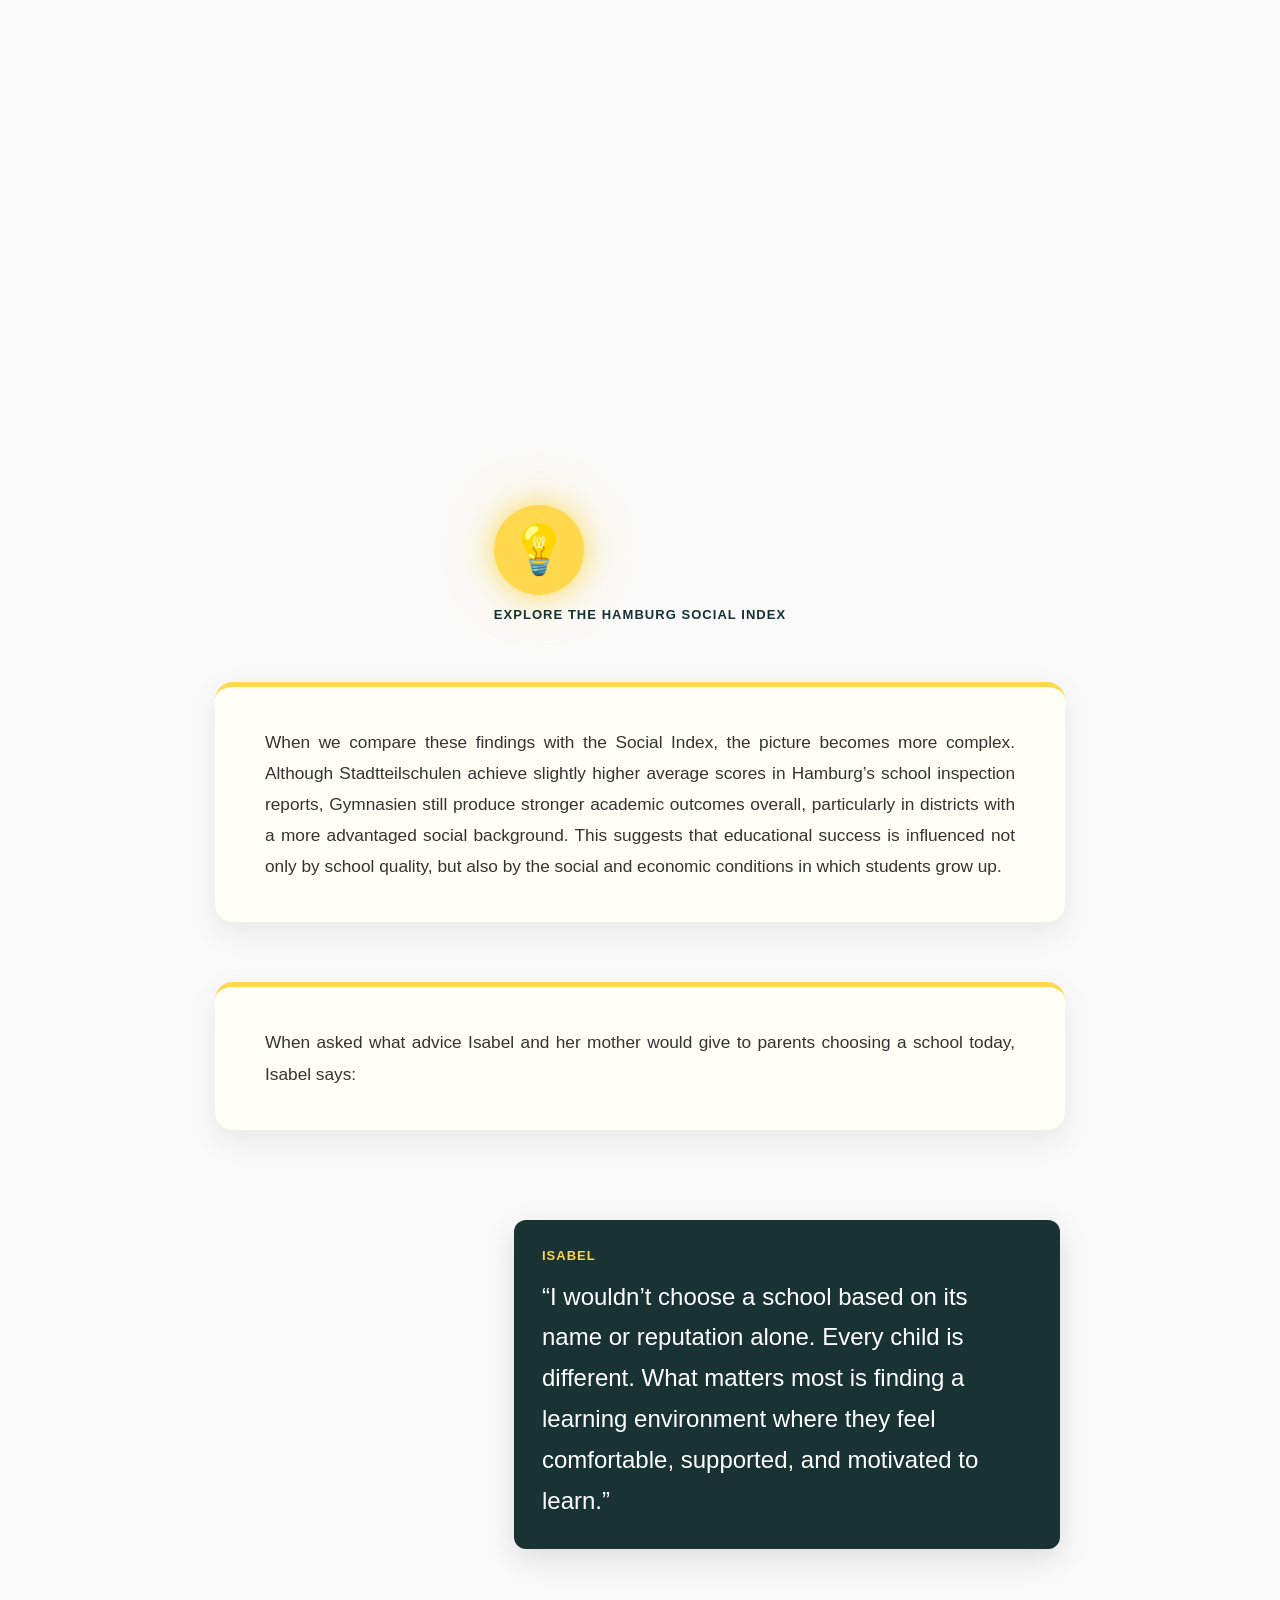
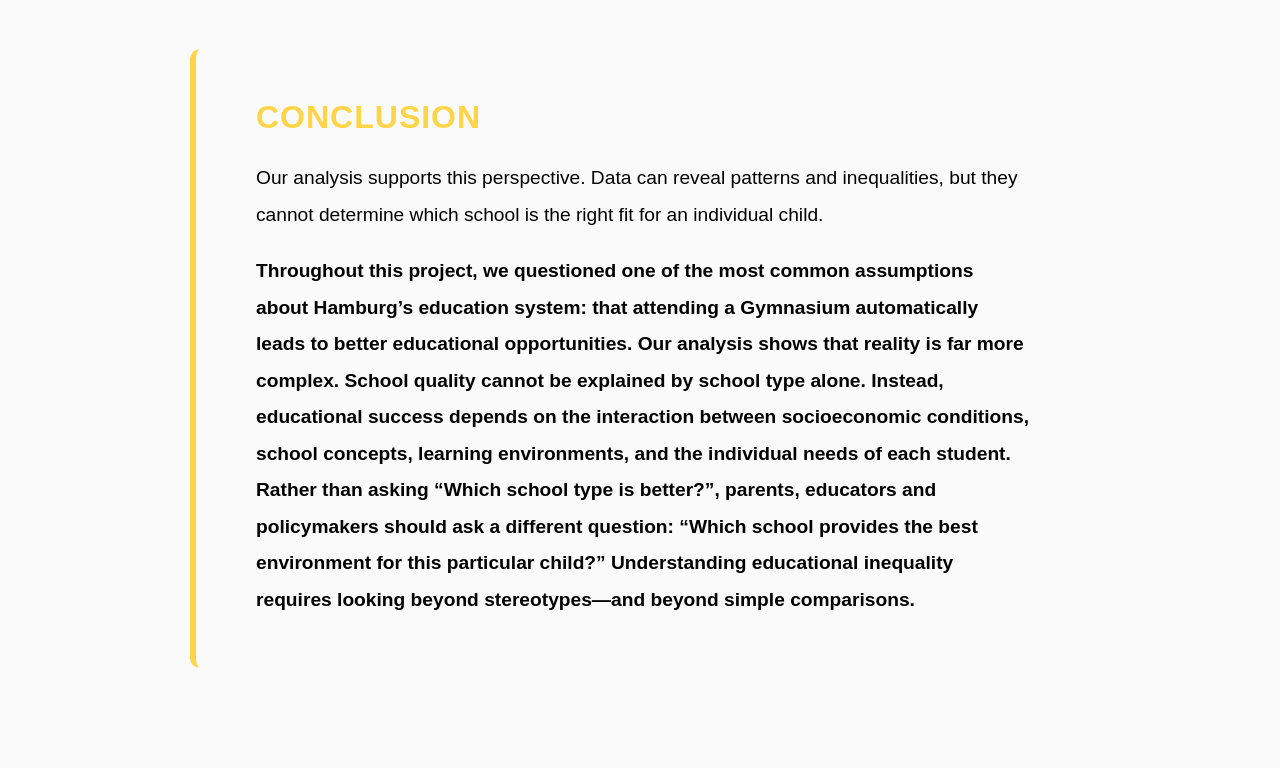
==== commit c5124b6c: "Add files via upload" ====
--- a/index.html
+++ b/index.html
@@ -38,11 +38,11 @@
 
         <h1>
 
-            Choosing a Path:
+            Choosing a Path –
 
             <br>
 
-            Is a Gymnasium really always the best choice?
+            Gymnasium versus Stadtteilschule
 
         </h1>
 
